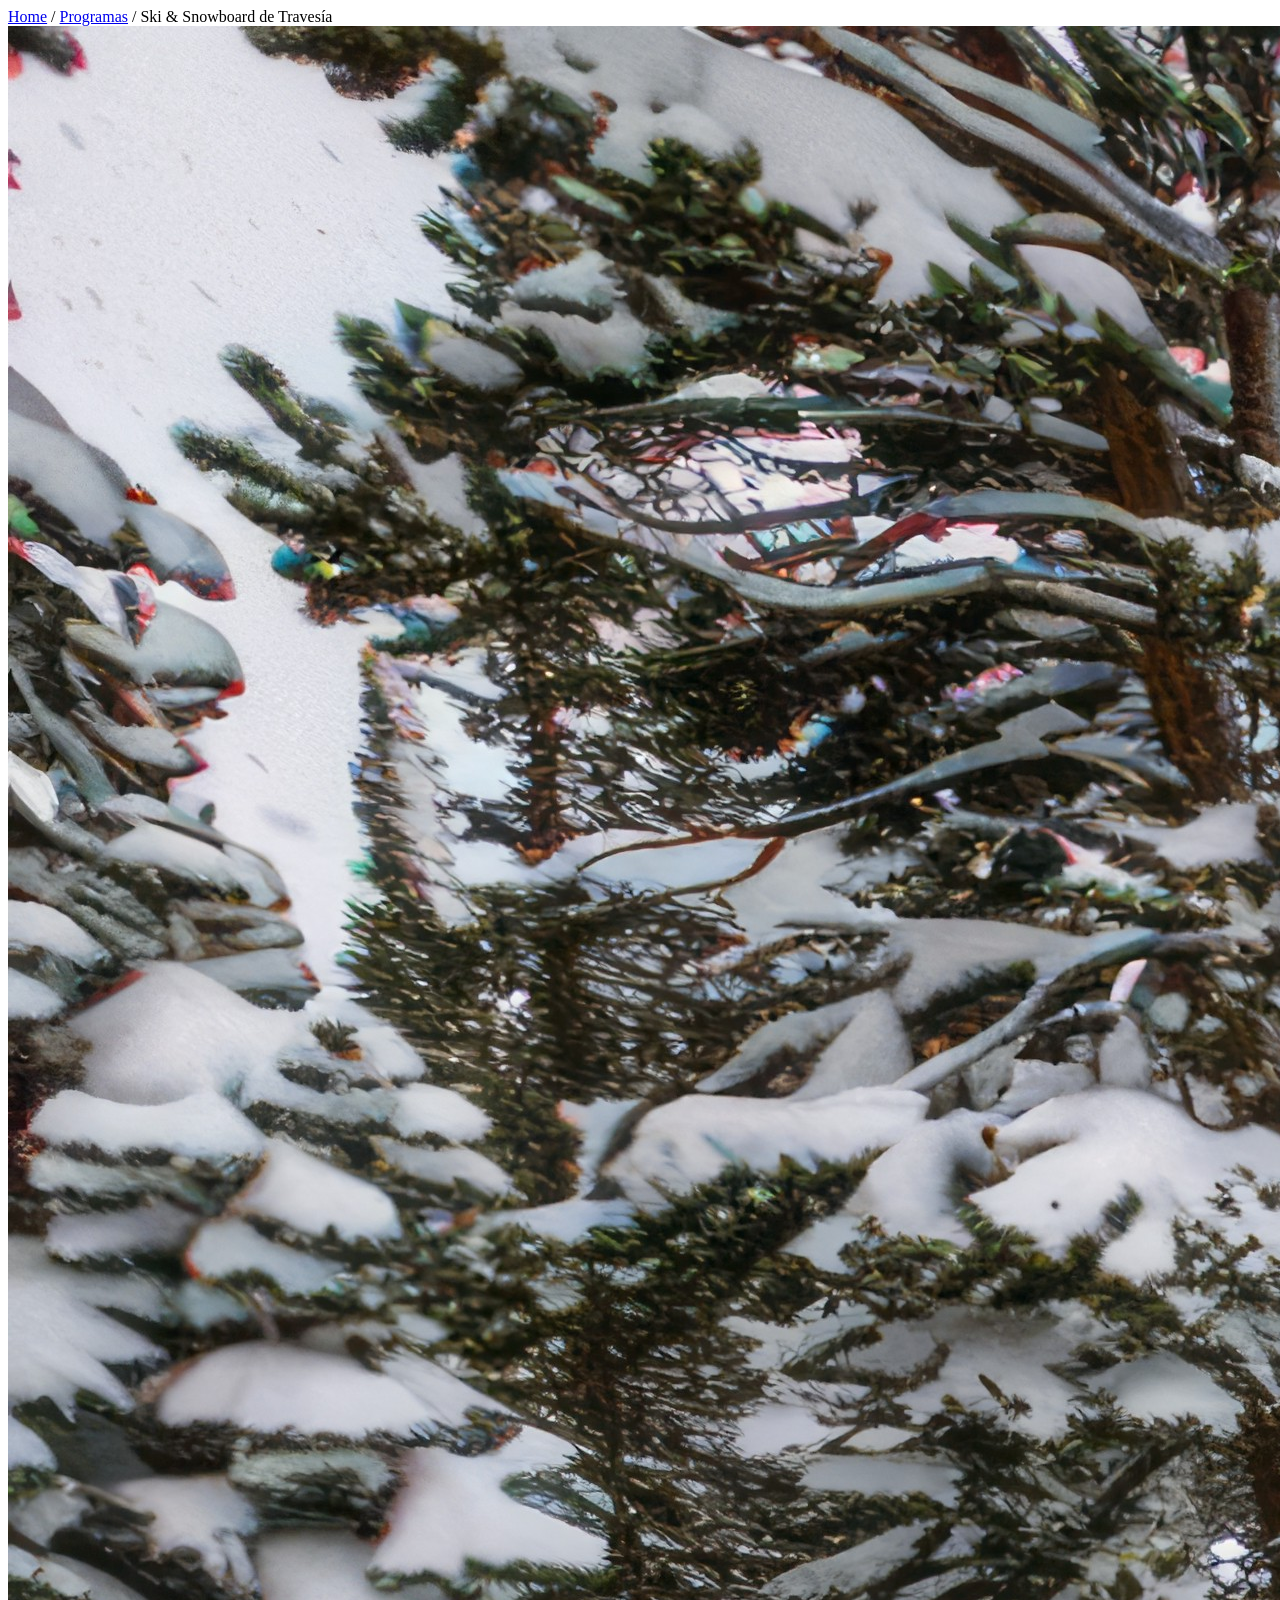
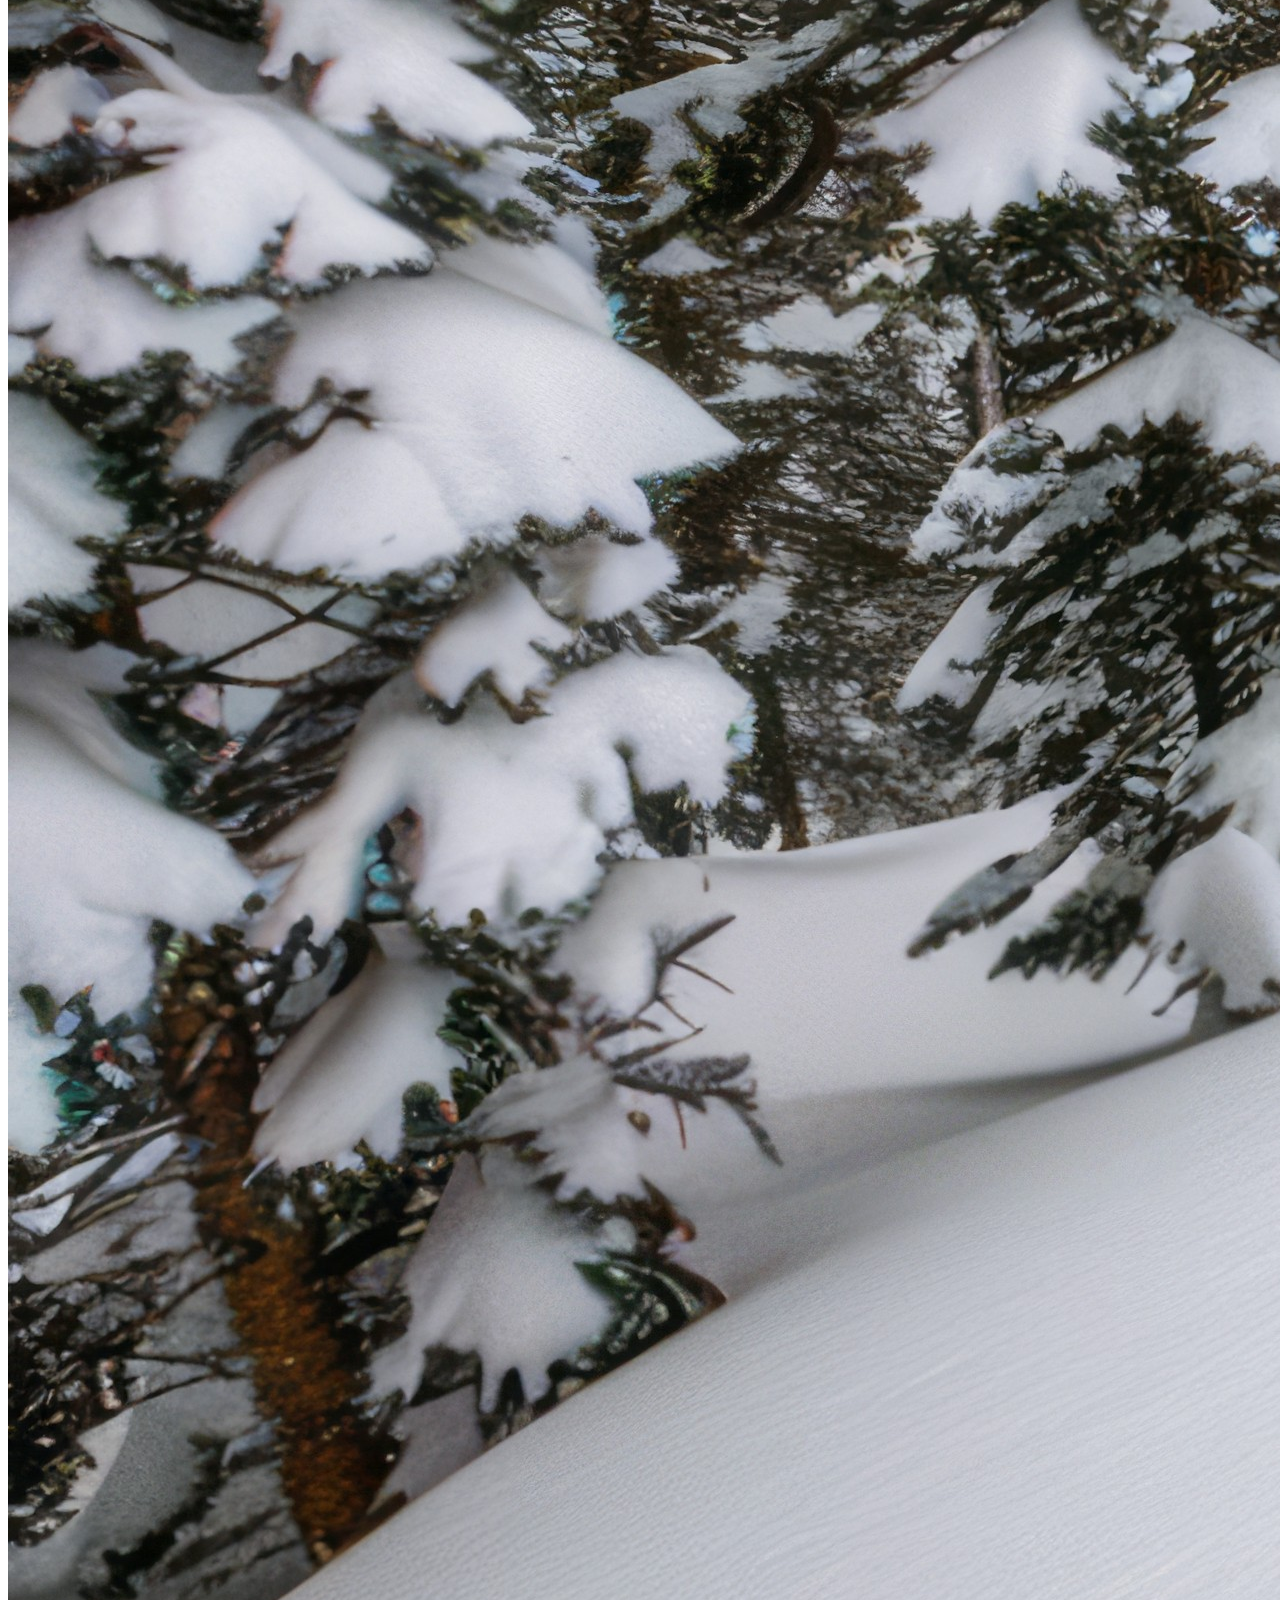
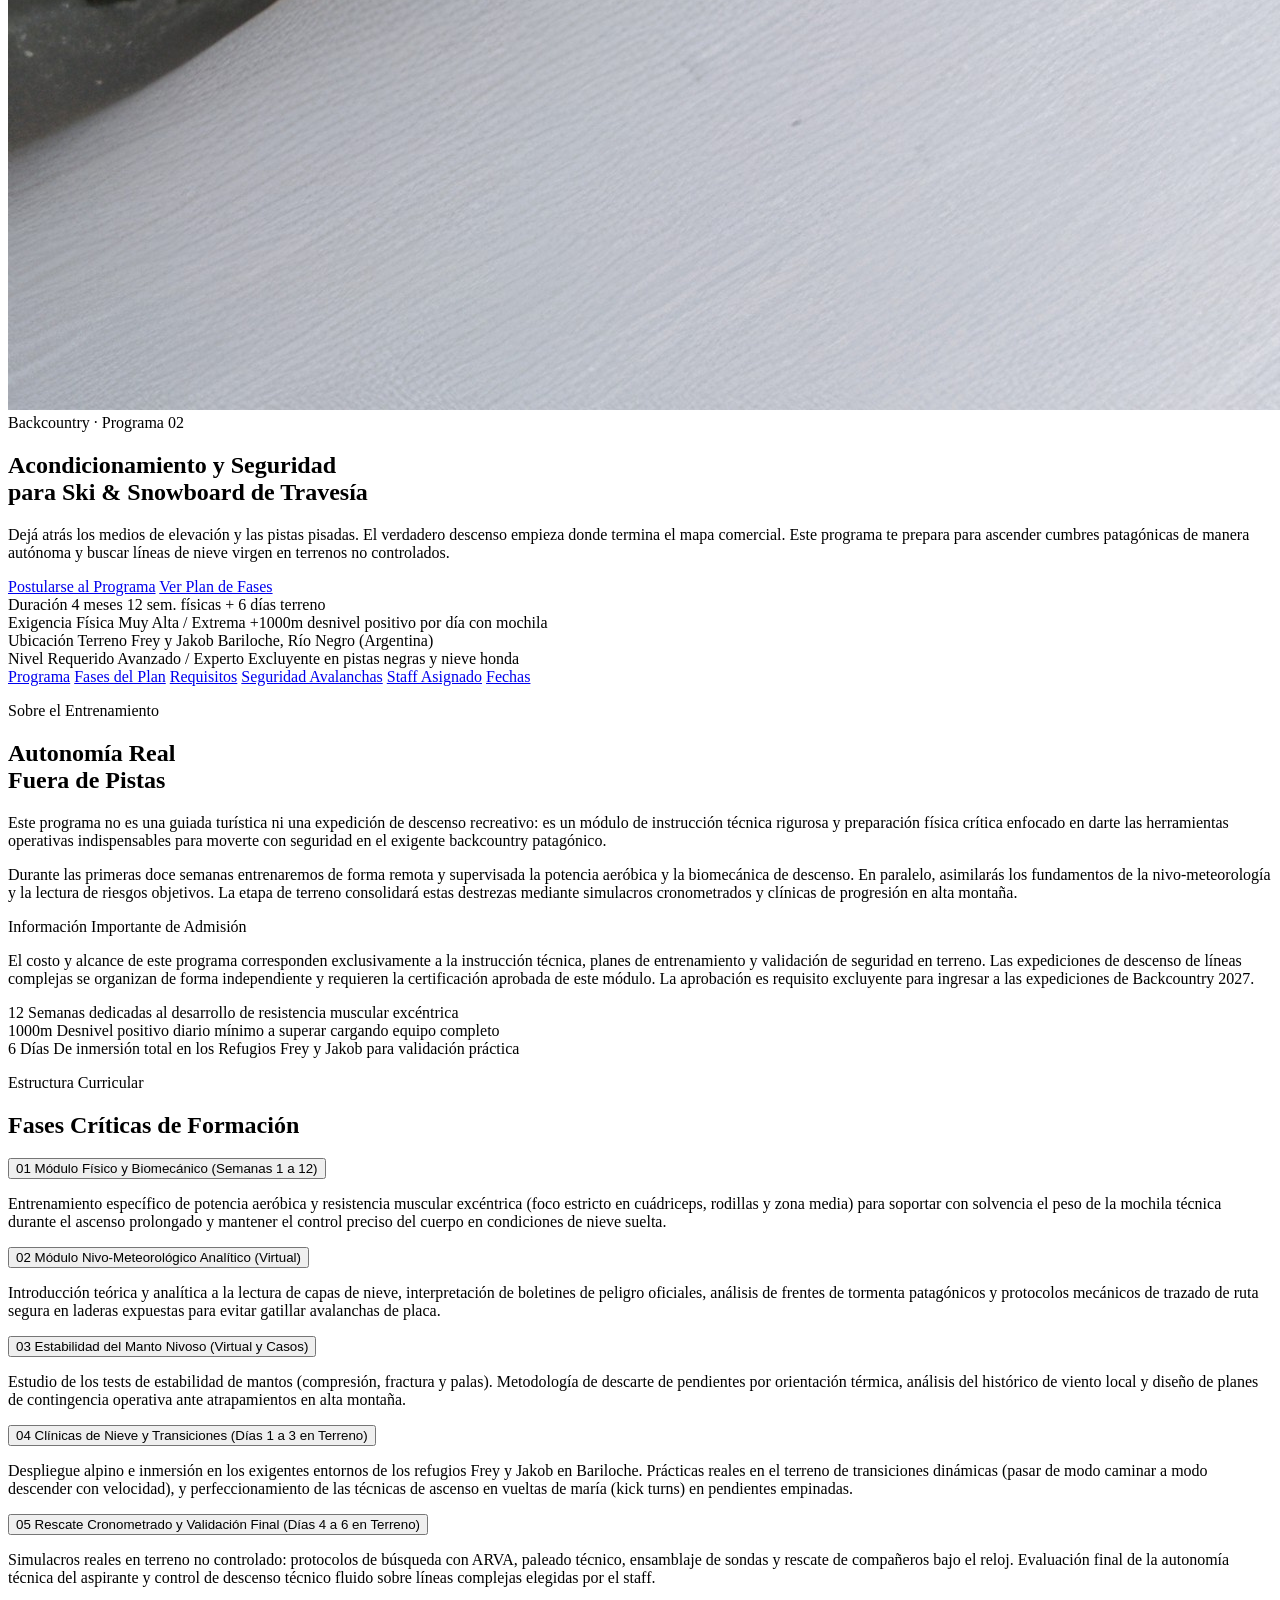
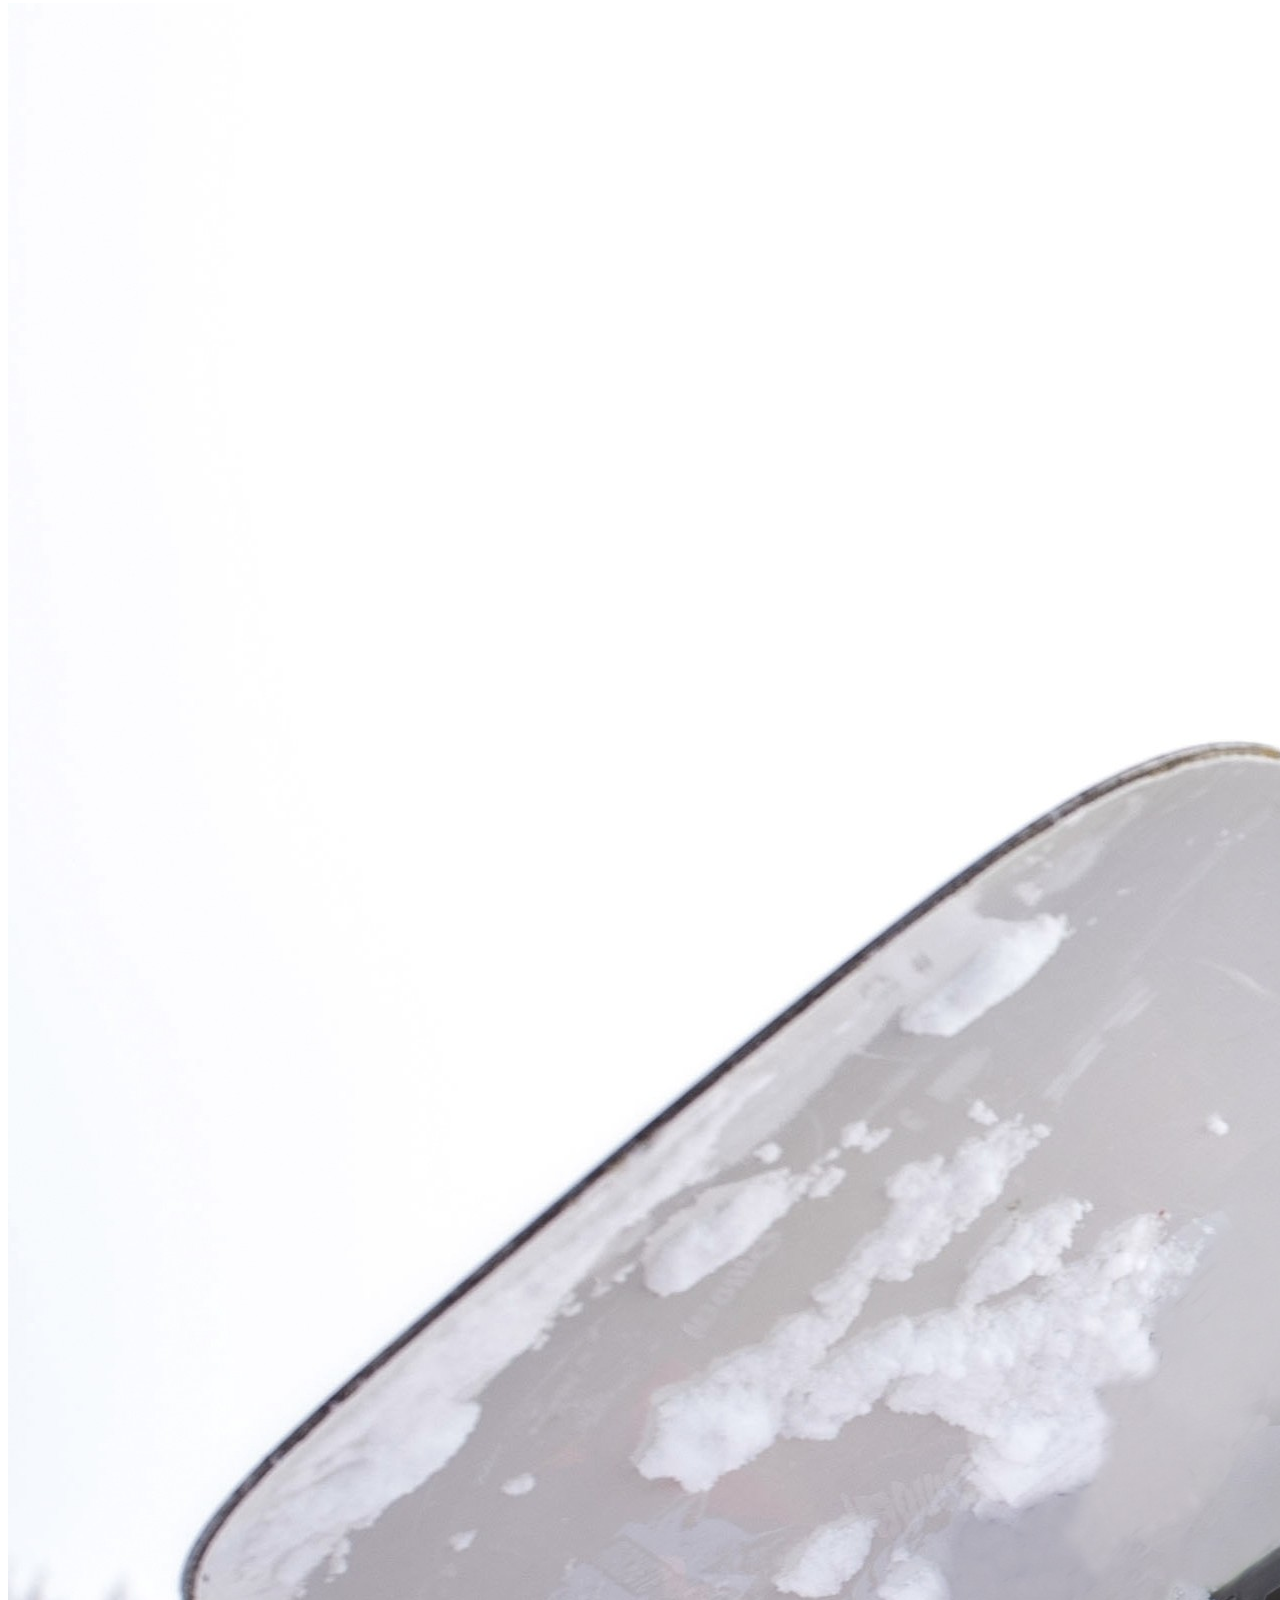
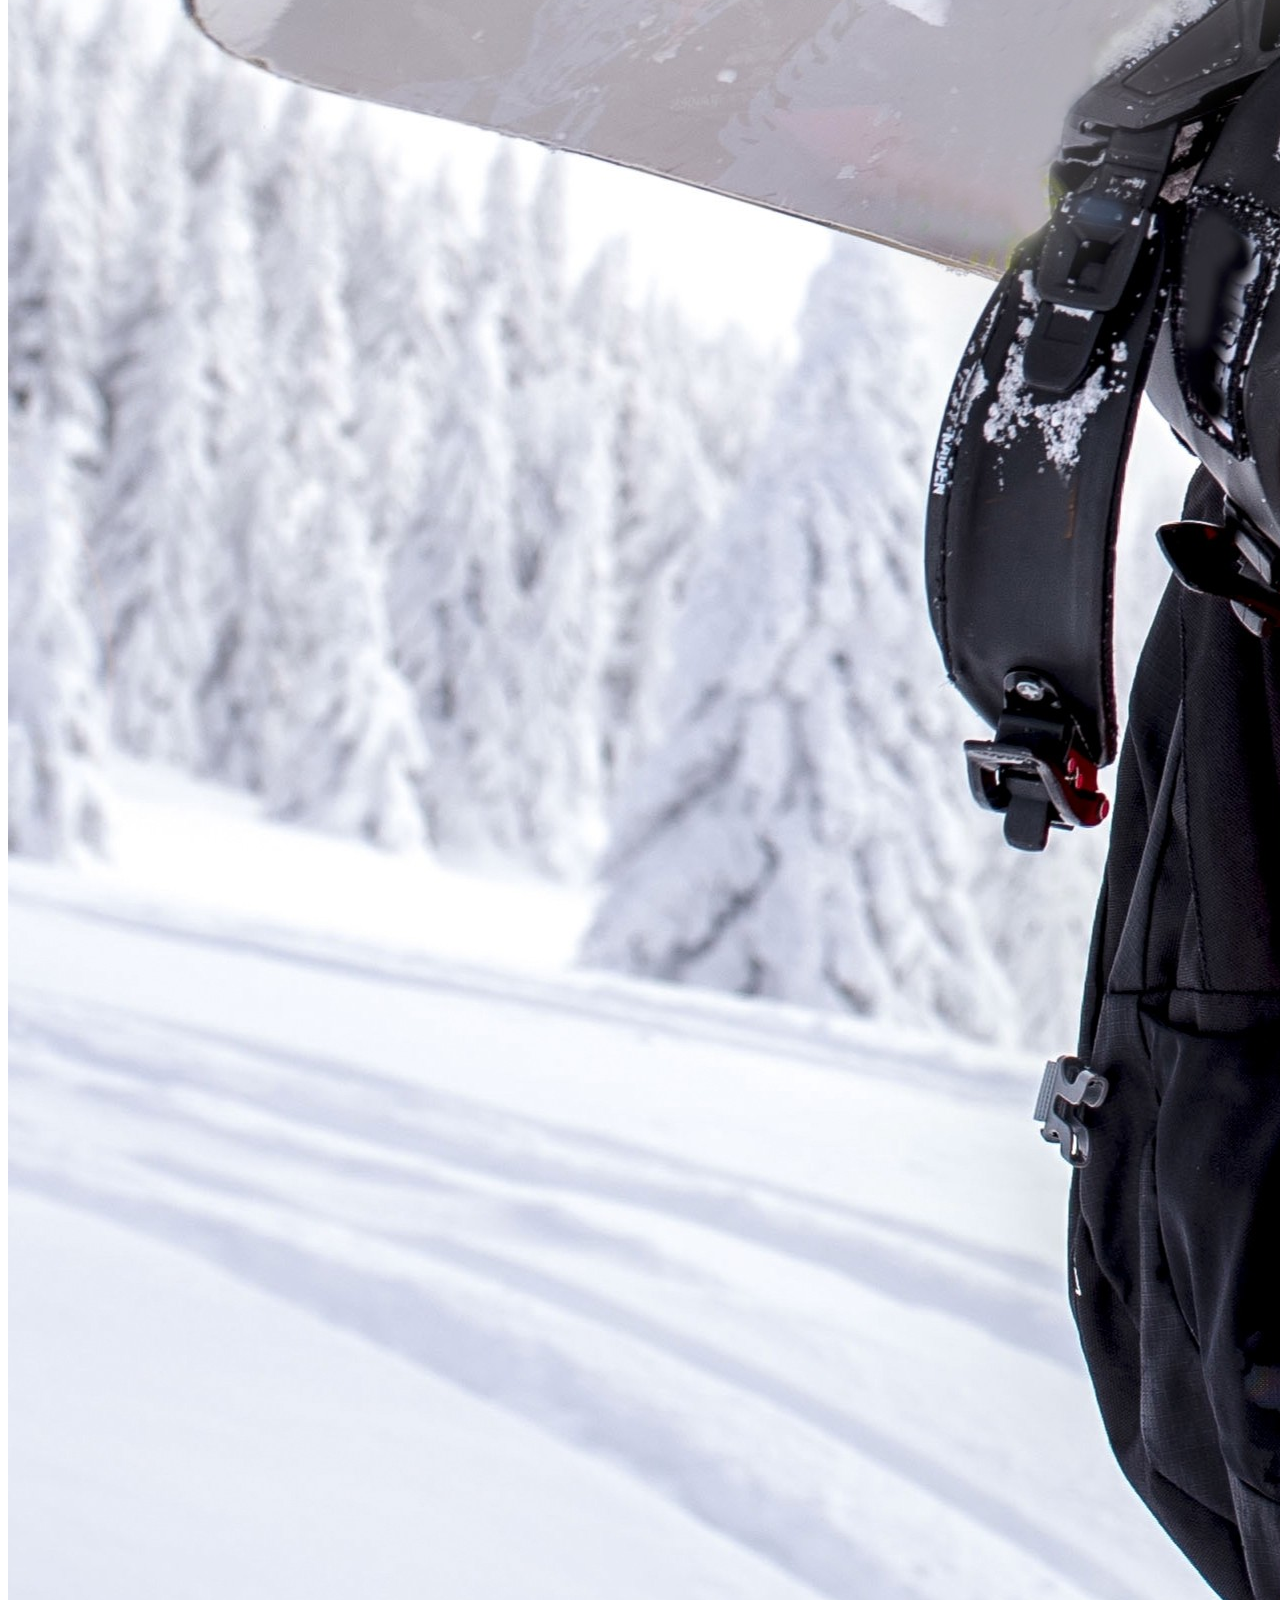
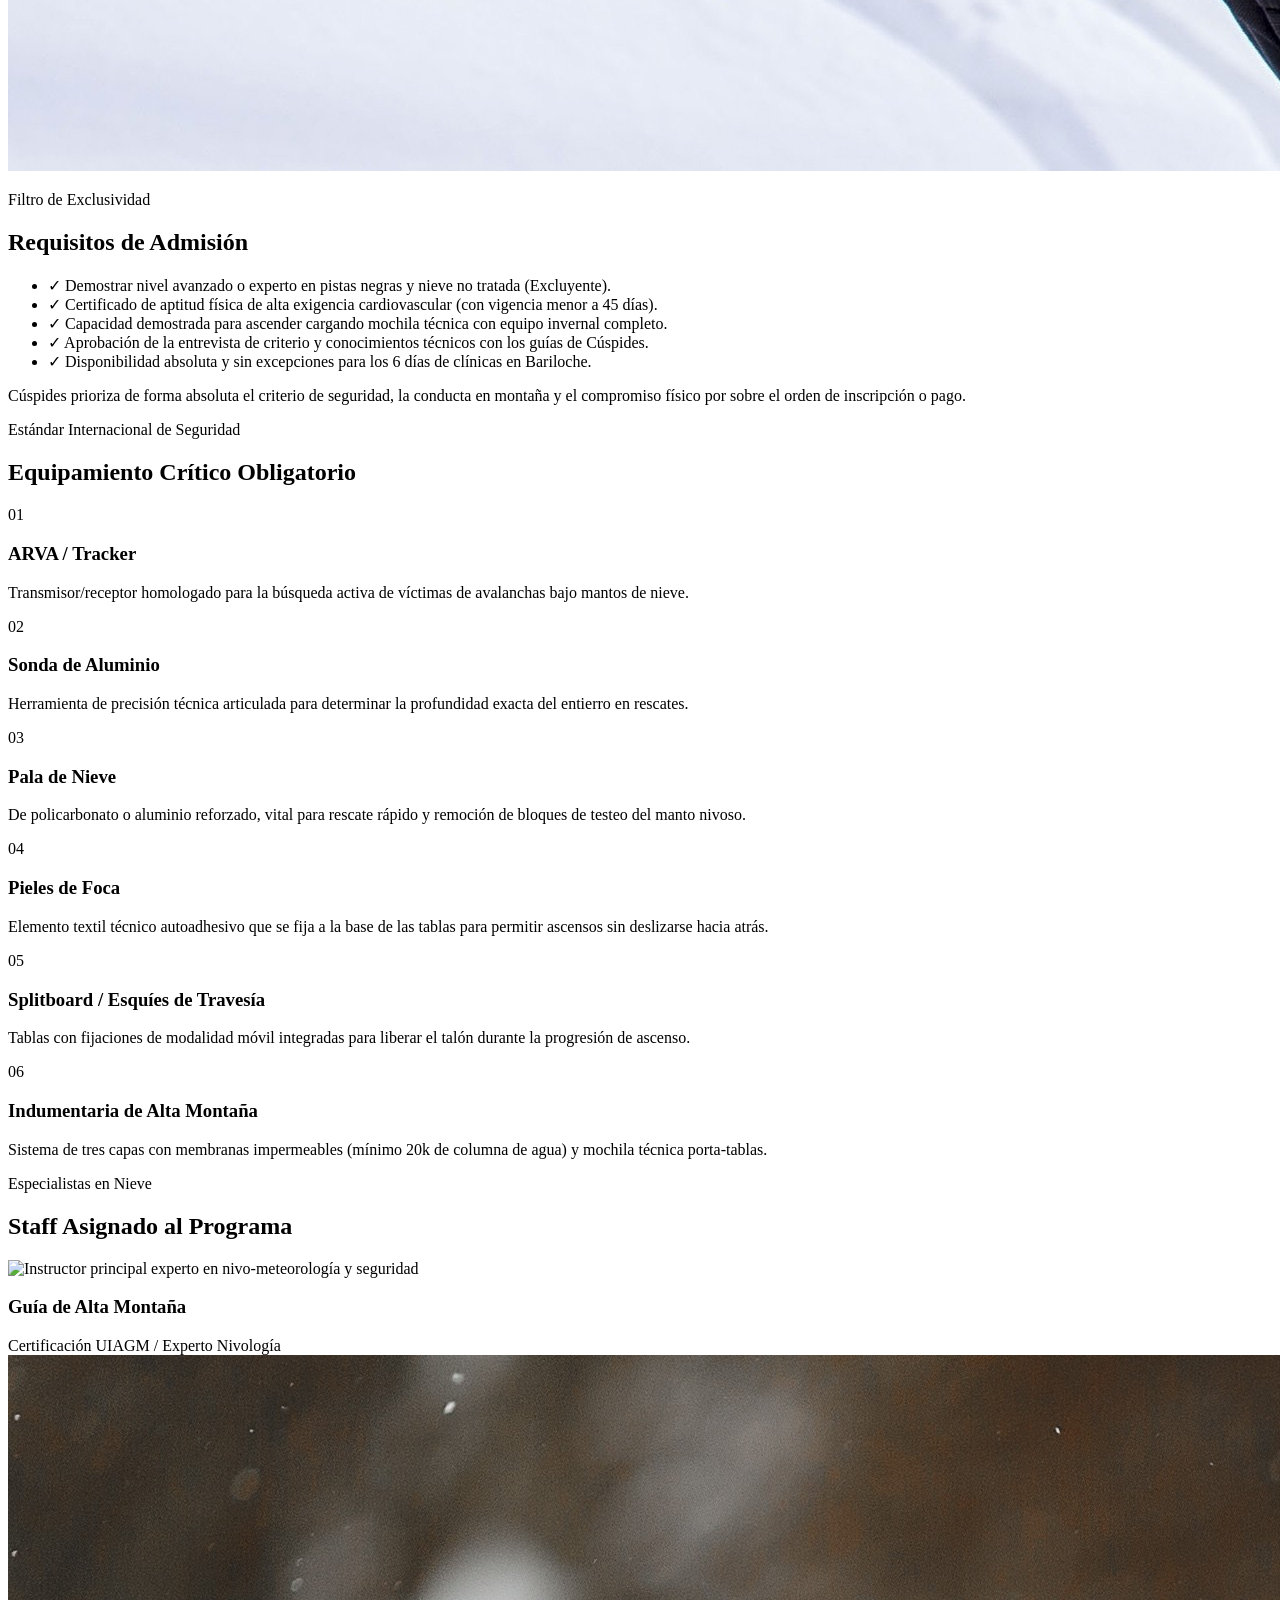
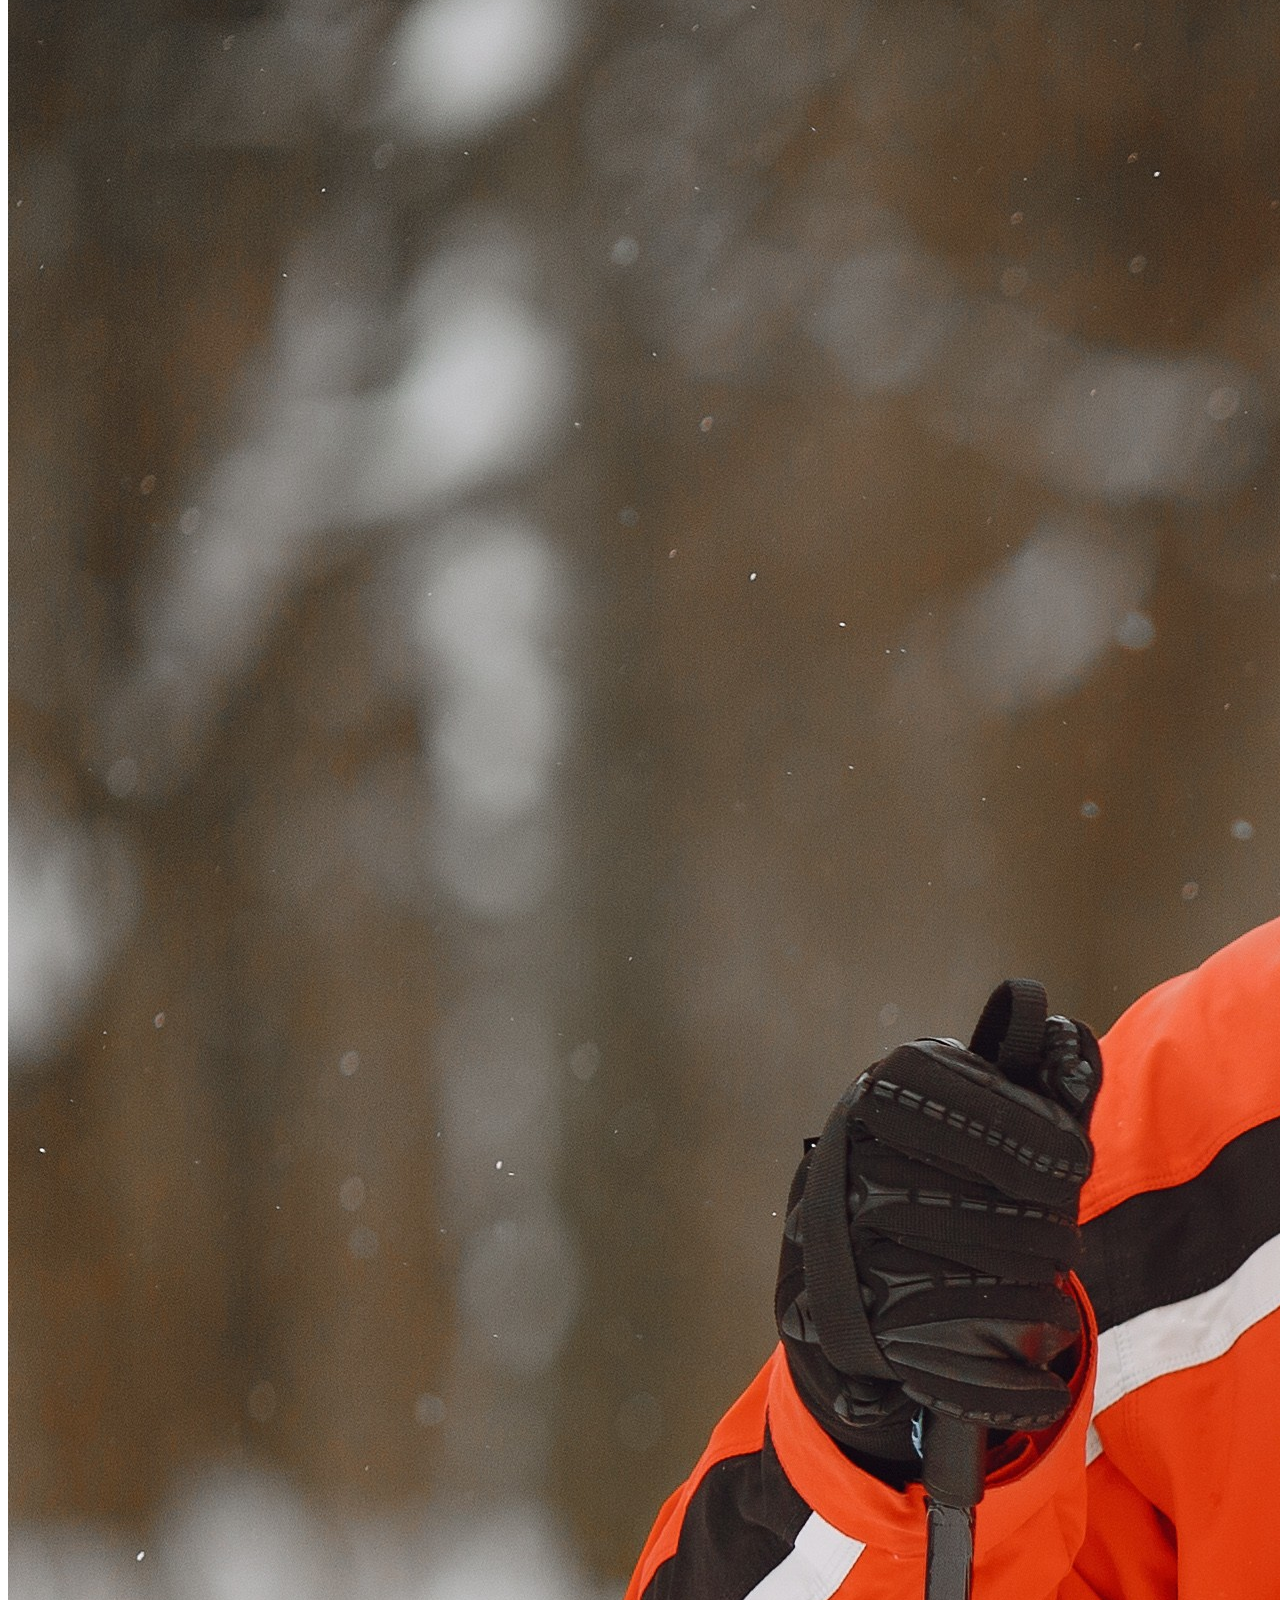
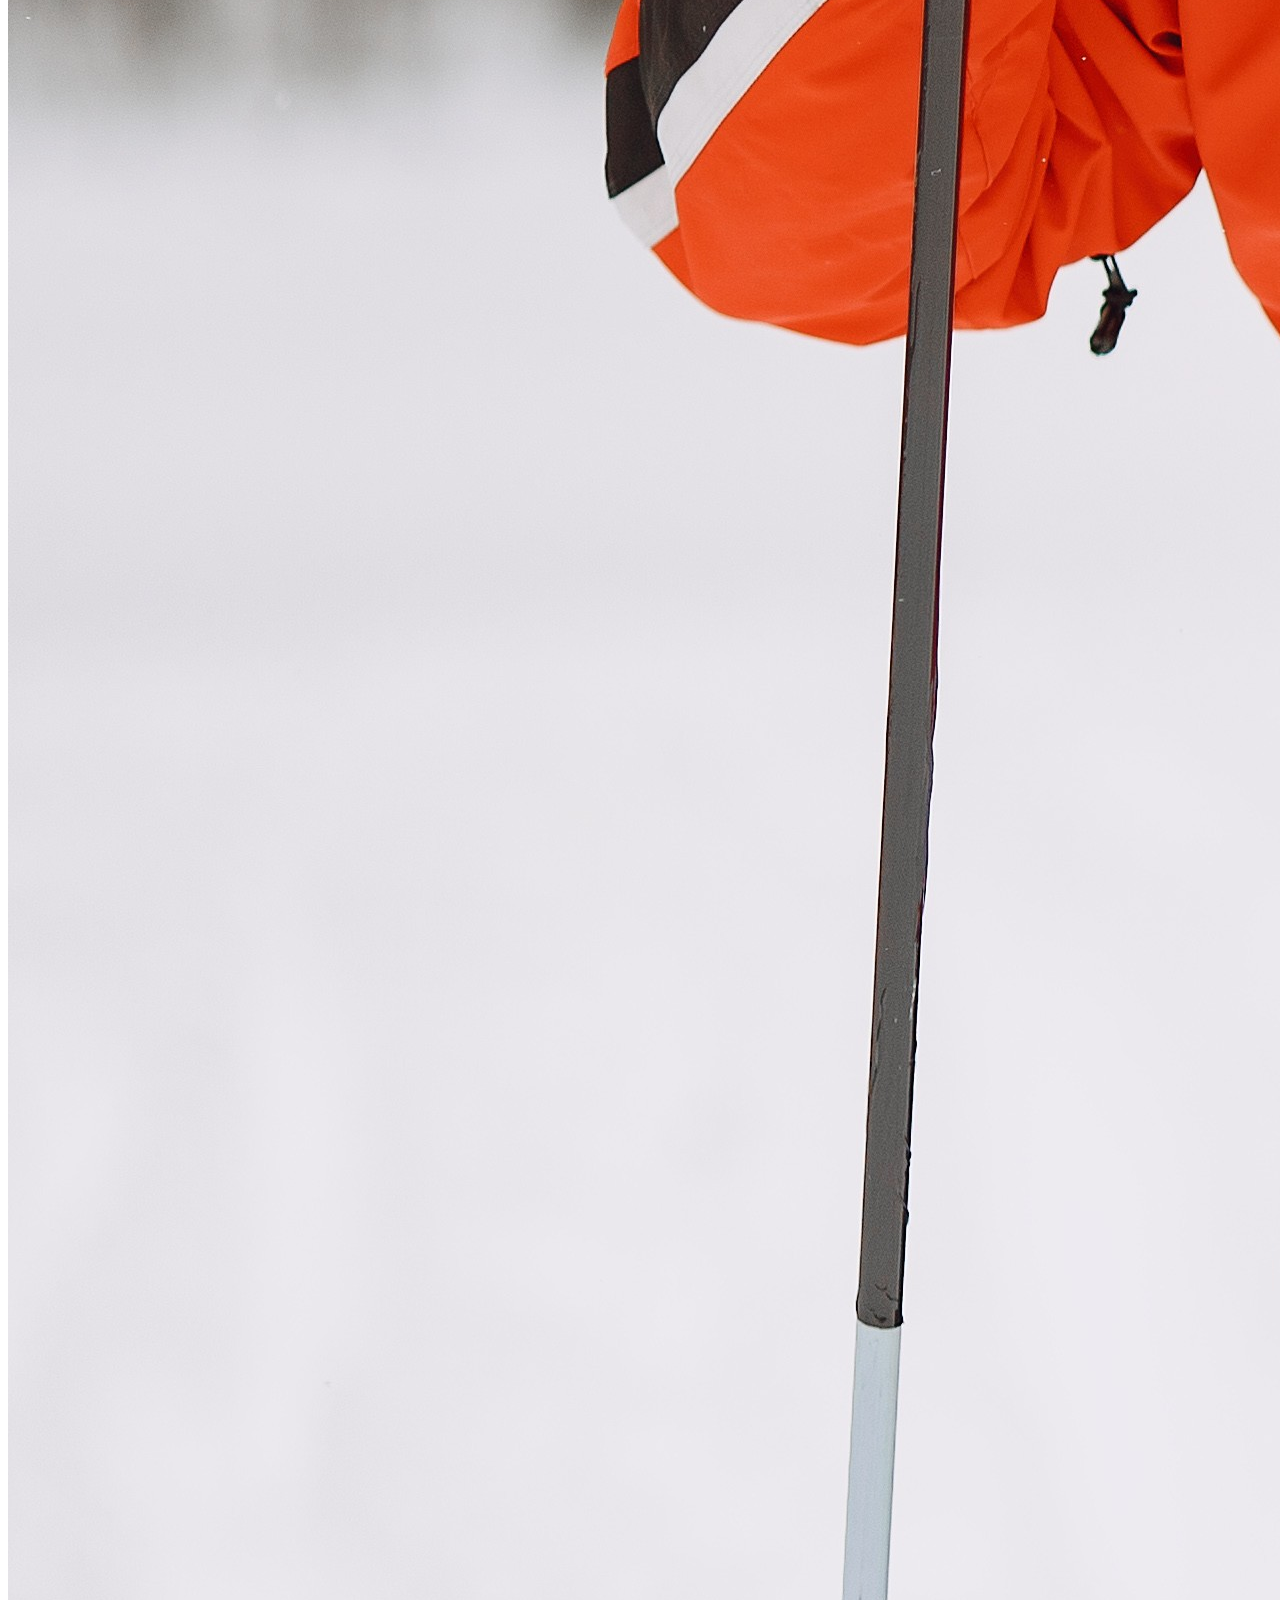
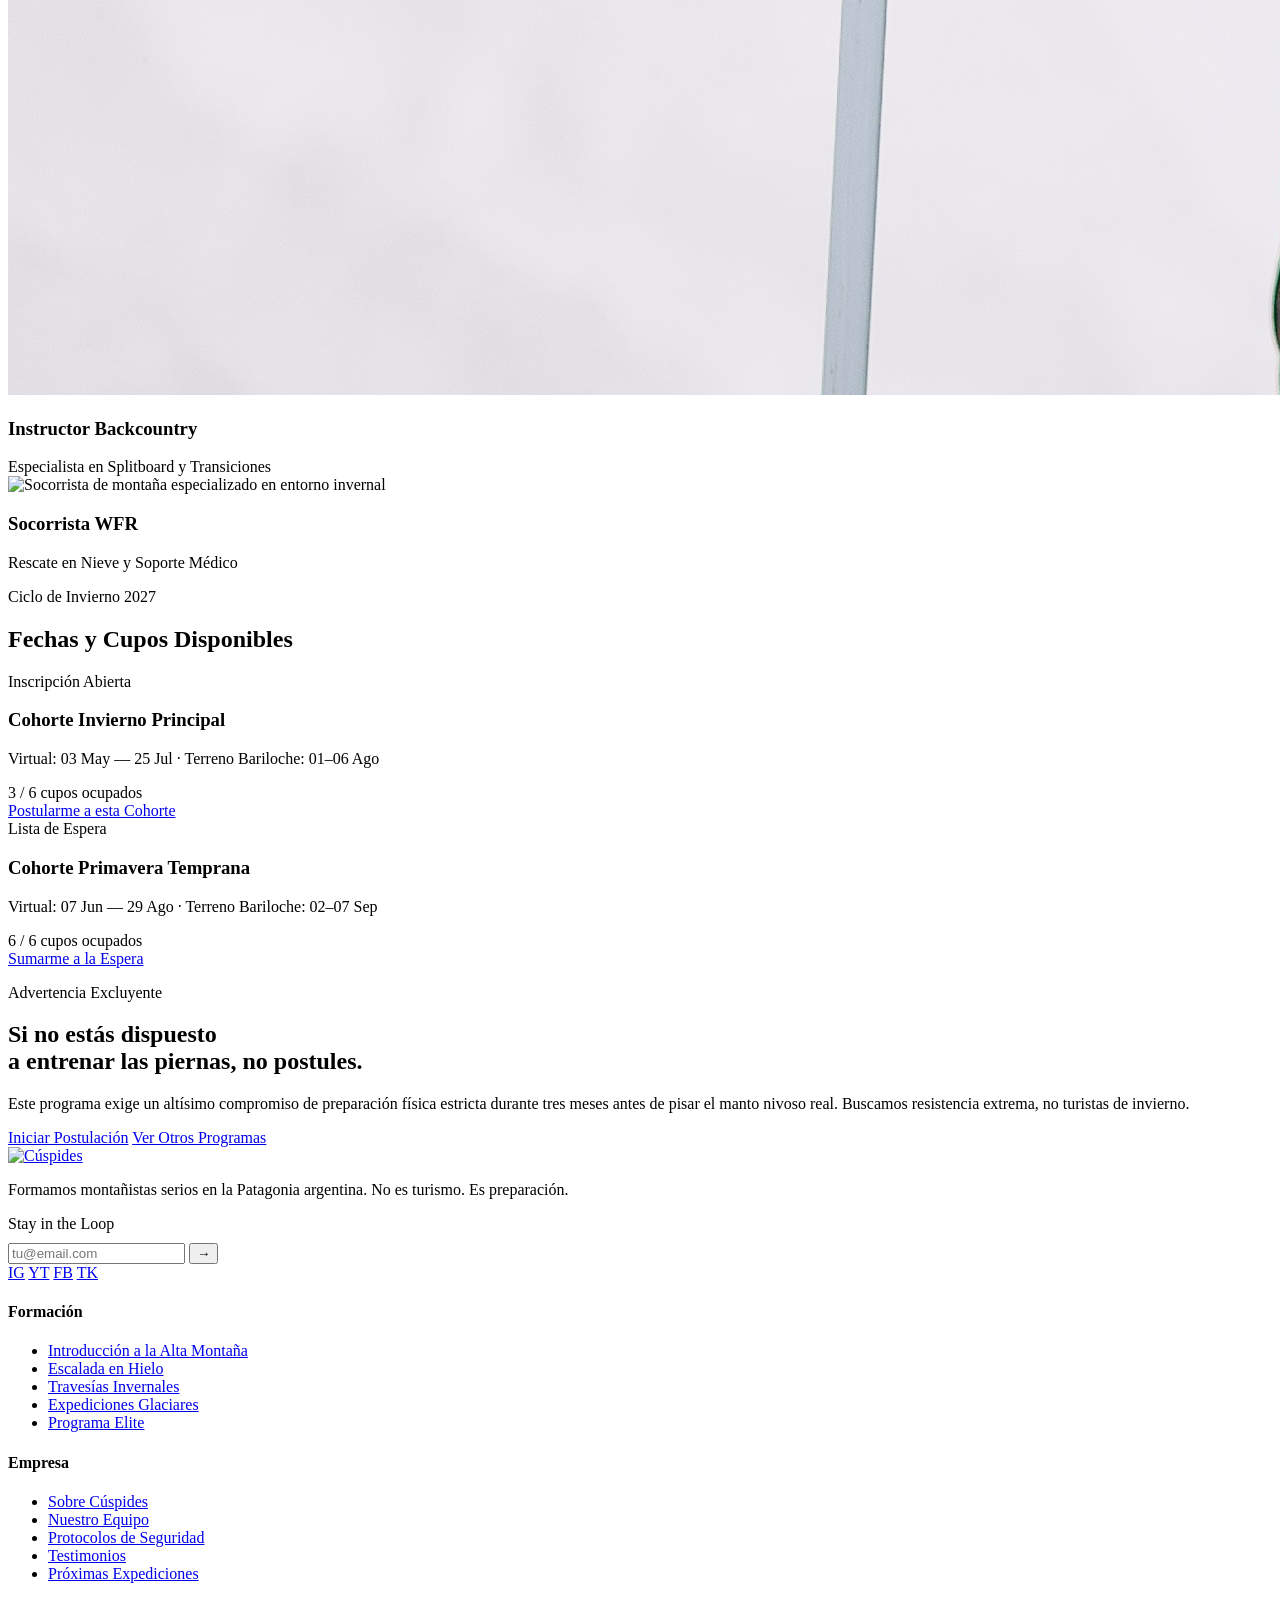
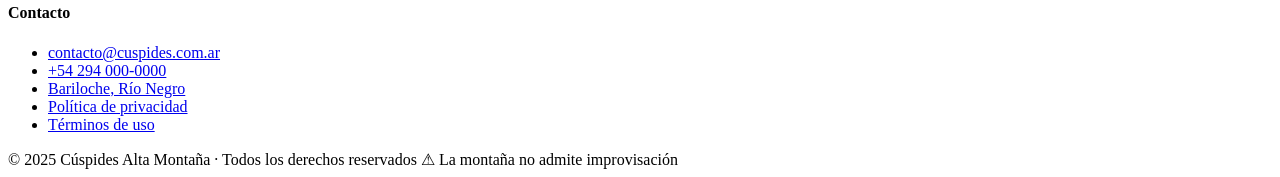
==== detalle.html @ 9eecbcab "mm" ====
<!DOCTYPE html>
<html lang="es">
<head>
  <meta charset="UTF-8" />
  <meta name="viewport" content="width=device-width, initial-scale=1.0"/>
  <title>Ski & Snowboard de Travesía — Programa de Acondicionamiento | Cúspides</title>
  <link rel="preconnect" href="https://fonts.googleapis.com"/>
  <link rel="preconnect" href="https://fonts.gstatic.com" crossorigin/>
  <link href="https://fonts.googleapis.com/css2?family=Bebas+Neue&family=Inter:wght@300;400;500;600&family=Space+Mono:wght@400;700&display=swap" rel="stylesheet"/>
  <link rel="stylesheet" href="ski.css"/>
</head>
<body>

  <!-- BREADCRUMB -->
  <div class="curso-breadcrumb">
    <a href="index.html">Home</a>
    <span>/</span>
    <a href="index.html#seccion-cards">Programas</a>
    <span>/</span>
    <span class="curso-breadcrumb-actual">Ski & Snowboard de Travesía</span>
  </div>

  <!-- HERO DEL CURSO -->
  <section class="curso-hero">
    <div class="curso-hero-media">
      <img src="fotos/her.jpg" alt="Rider ascendiendo una pendiente de nieve virgen con pieles de foca en Bariloche" class="curso-hero-img"/>
      <div class="curso-hero-fade"></div>
    </div>
    <div class="curso-hero-content">
      <span class="curso-badge">Backcountry · Programa 02</span>
      <h1 class="curso-hero-title">Acondicionamiento y Seguridad<br>para Ski & Snowboard de Travesía</h1>
      <p class="curso-hero-sub">
        Dejá atrás los medios de elevación y las pistas pisadas. El verdadero descenso empieza donde termina el mapa comercial. Este programa te prepara para ascender cumbres patagónicas de manera autónoma y buscar líneas de nieve virgen en terrenos no controlados.
      </p>
      <div class="curso-hero-btns">
        <a href="#postular" class="btn btn--primary">Postularse al Programa</a>
        <a href="#modulos" class="btn btn--secondary">Ver Plan de Fases</a>
      </div>
    </div>
  </section>

  <!-- BARRA DE ESPECIFICACIONES RÁPIDAS -->
  <div class="curso-specsbar reveal">
    <div class="curso-spec">
      <span class="curso-spec-label">Duración</span>
      <span class="curso-spec-value">4 meses</span>
      <span class="curso-spec-detail">12 sem. físicas + 6 días terreno</span>
    </div>
    <div class="curso-spec">
      <span class="curso-spec-label">Exigencia Física</span>
      <span class="curso-spec-value">Muy Alta / Extrema</span>
      <span class="curso-spec-detail">+1000m desnivel positivo por día con mochila</span>
    </div>
    <div class="curso-spec">
      <span class="curso-spec-label">Ubicación Terreno</span>
      <span class="curso-spec-value">Frey y Jakob</span>
      <span class="curso-spec-detail">Bariloche, Río Negro (Argentina)</span>
    </div>
    <div class="curso-spec">
      <span class="curso-spec-label">Nivel Requerido</span>
      <span class="curso-spec-value">Avanzado / Experto</span>
      <span class="curso-spec-detail">Excluyente en pistas negras y nieve honda</span>
    </div>
  </div>

  <!-- SUB-NAV PEGAJOSA -->
  <nav class="curso-subnav" id="curso-subnav">
    <a href="#programa" class="curso-subnav-link active">Programa</a>
    <a href="#modulos" class="curso-subnav-link">Fases del Plan</a>
    <a href="#requisitos" class="curso-subnav-link">Requisitos</a>
    <a href="#equipo-tecnico" class="curso-subnav-link">Seguridad Avalanchas</a>
    <a href="#staff" class="curso-subnav-link">Staff Asignado</a>
    <a href="#fechas" class="curso-subnav-link">Fechas</a>
  </nav>

  <!-- SOBRE EL PROGRAMA -->
  <section class="curso-seccion reveal" id="programa">
    <div class="curso-programa-container">
      <div class="curso-programa-left">
        <p class="curso-sub">Sobre el Entrenamiento</p>
        <h2 class="curso-title">Autonomía Real<br>Fuera de Pistas</h2>
        <div class="curso-programa-texto">
          <p>
            Este programa no es una guiada turística ni una expedición de descenso recreativo: es un módulo de instrucción técnica rigurosa y preparación física crítica enfocado en darte las herramientas operativas indispensables para moverte con seguridad en el exigente backcountry patagónico.
          </p>
          <p>
            Durante las primeras doce semanas entrenaremos de forma remota y supervisada la potencia aeróbica y la biomecánica de descenso. En paralelo, asimilarás los fundamentos de la nivo-meteorología y la lectura de riesgos objetivos. La etapa de terreno consolidará estas destrezas mediante simulacros cronometrados y clínicas de progresión en alta montaña.
          </p>
        </div>
        <div class="precards-regla-box curso-regla-box">
          <span class="regla-tag">Información Importante de Admisión</span>
          <p>
            El costo y alcance de este programa corresponden exclusivamente a la instrucción técnica, planes de entrenamiento y validación de seguridad en terreno. Las expediciones de descenso de líneas complejas se organizan de forma independiente y requieren la certificación aprobada de este módulo. La aprobación es requisito excluyente para ingresar a las expediciones de Backcountry 2027.
          </p>
        </div>
      </div>
      <div class="curso-programa-right">
        <div class="curso-stat-card">
          <span class="curso-stat-num">12</span>
          <span class="curso-stat-label">Semanas dedicadas al desarrollo de resistencia muscular excéntrica</span>
        </div>
        <div class="curso-stat-card">
          <span class="curso-stat-num">1000m</span>
          <span class="curso-stat-label">Desnivel positivo diario mínimo a superar cargando equipo completo</span>
        </div>
        <div class="curso-stat-card">
          <span class="curso-stat-num">6 Días</span>
          <span class="curso-stat-label">De inmersión total en los Refugios Frey y Jakob para validación práctica</span>
        </div>
      </div>
    </div>
  </section>

  <!-- MÓDULOS (ACORDEÓN) -->
<section class="curso-modulos-seccion reveal" id="modulos">
    <div class="faq-container curso-modulos-container">
      <div class="curso-modulos-header">
        <p class="modulos-eyebrow">Estructura Curricular</p>
        <h2 class="modulos-title">Fases Críticas de Formación</h2>
      </div>
      <div class="faq-lista curso-modulos-lista">

        <div class="faq-item active">
          <button class="faq-pregunta">
            <span><span class="curso-modulo-num">01</span> Módulo Físico y Biomecánico (Semanas 1 a 12)</span>
            <span class="faq-icono"></span>
          </button>
          <div class="faq-respuesta">
            <p>Entrenamiento específico de potencia aeróbica y resistencia muscular excéntrica (foco estricto en cuádriceps, rodillas y zona media) para soportar con solvencia el peso de la mochila técnica durante el ascenso prolongado y mantener el control preciso del cuerpo en condiciones de nieve suelta.</p>
          </div>
        </div>

        <div class="faq-item">
          <button class="faq-pregunta">
            <span><span class="curso-modulo-num">02</span> Módulo Nivo-Meteorológico Analítico (Virtual)</span>
            <span class="faq-icono"></span>
          </button>
          <div class="faq-respuesta">
            <p>Introducción teórica y analítica a la lectura de capas de nieve, interpretación de boletines de peligro oficiales, análisis de frentes de tormenta patagónicos y protocolos mecánicos de trazado de ruta segura en laderas expuestas para evitar gatillar avalanchas de placa.</p>
          </div>
        </div>

        <div class="faq-item">
          <button class="faq-pregunta">
            <span><span class="curso-modulo-num">03</span> Estabilidad del Manto Nivoso (Virtual y Casos)</span>
            <span class="faq-icono"></span>
          </button>
          <div class="faq-respuesta">
            <p>Estudio de los tests de estabilidad de mantos (compresión, fractura y palas). Metodología de descarte de pendientes por orientación térmica, análisis del histórico de viento local y diseño de planes de contingencia operativa ante atrapamientos en alta montaña.</p>
          </div>
        </div>

        <div class="faq-item">
          <button class="faq-pregunta">
            <span><span class="curso-modulo-num">04</span> Clínicas de Nieve y Transiciones (Días 1 a 3 en Terreno)</span>
            <span class="faq-icono"></span>
          </button>
          <div class="faq-respuesta">
            <p>Despliegue alpino e inmersión en los exigentes entornos de los refugios Frey y Jakob en Bariloche. Prácticas reales en el terreno de transiciones dinámicas (pasar de modo caminar a modo descender con velocidad), y perfeccionamiento de las técnicas de ascenso en vueltas de maría (kick turns) en pendientes empinadas.</p>
          </div>
        </div>

        <div class="faq-item">
          <button class="faq-pregunta">
            <span><span class="curso-modulo-num">05</span> Rescate Cronometrado y Validación Final (Días 4 a 6 en Terreno)</span>
            <span class="faq-icono"></span>
          </button>
          <div class="faq-respuesta">
            <p>Simulacros reales en terreno no controlado: protocolos de búsqueda con ARVA, paleado técnico, ensamblaje de sondas y rescate de compañeros bajo el reloj. Evaluación final de la autonomía técnica del aspirante y control de descenso técnico fluido sobre líneas complejas elegidas por el staff.</p>
          </div>
        </div>

      </div>
    </div>
  </section>

  <!-- REQUISITOS DE ADMISIÓN -->
  <section class="curso-requisitos-seccion reveal" id="requisitos">
    <div class="curso-requisitos-container">
      <div class="curso-requisitos-img-wrap">
        <img src="fotos/instr.jpg" class="curso-requisitos-img" alt="Postulante rindiendo pruebas físicas invernales en la Patagonia"/>
      </div>
      <div class="curso-requisitos-content">
        <p class="curso-eyebrow">Filtro de Exclusividad</p>
        <h2 class="curso-title">Requisitos de Admisión</h2>
        <ul class="curso-check-lista">
          <li><span class="curso-check">✓</span> Demostrar nivel avanzado o experto en pistas negras y nieve no tratada (Excluyente).</li>
          <li><span class="curso-check">✓</span> Certificado de aptitud física de alta exigencia cardiovascular (con vigencia menor a 45 días).</li>
          <li><span class="curso-check">✓</span> Capacidad demostrada para ascender cargando mochila técnica con equipo invernal completo.</li>
          <li><span class="curso-check">✓</span> Aprobación de la entrevista de criterio y conocimientos técnicos con los guías de Cúspides.</li>
          <li><span class="curso-check">✓</span> Disponibilidad absoluta y sin excepciones para los 6 días de clínicas en Bariloche.</li>
        </ul>
        <p class="curso-requisitos-nota">
          Cúspides prioriza de forma absoluta el criterio de seguridad, la conducta en montaña y el compromiso físico por sobre el orden de inscripción o pago.
        </p>
      </div>
    </div>
  </section>

  <!-- EQUIPAMIENTO TÉCNICO -->
  <section class="curso-equipo-seccion reveal" id="equipo-tecnico">
    <div class="curso-equipo-header">
      <p class="section-eyebrow">Estándar Internacional de Seguridad</p>
      <h2 class="equipo-title">Equipamiento Crítico Obligatorio</h2>
    </div>
    <div class="curso-equipo-grid">
      <div class="curso-equipo-item">
        <span class="curso-equipo-num">01</span>
        <h3>ARVA / Tracker</h3>
        <p>Transmisor/receptor homologado para la búsqueda activa de víctimas de avalanchas bajo mantos de nieve.</p>
      </div>
      <div class="curso-equipo-item">
        <span class="curso-equipo-num">02</span>
        <h3>Sonda de Aluminio</h3>
        <p>Herramienta de precisión técnica articulada para determinar la profundidad exacta del entierro en rescates.</p>
      </div>
      <div class="curso-equipo-item">
        <span class="curso-equipo-num">03</span>
        <h3>Pala de Nieve</h3>
        <p>De policarbonato o aluminio reforzado, vital para rescate rápido y remoción de bloques de testeo del manto nivoso.</p>
      </div>
      <div class="curso-equipo-item">
        <span class="curso-equipo-num">04</span>
        <h3>Pieles de Foca</h3>
        <p>Elemento textil técnico autoadhesivo que se fija a la base de las tablas para permitir ascensos sin deslizarse hacia atrás.</p>
      </div>
      <div class="curso-equipo-item">
        <span class="curso-equipo-num">05</span>
        <h3>Splitboard / Esquíes de Travesía</h3>
        <p>Tablas con fijaciones de modalidad móvil integradas para liberar el talón durante la progresión de ascenso.</p>
      </div>
      <div class="curso-equipo-item">
        <span class="curso-equipo-num">06</span>
        <h3>Indumentaria de Alta Montaña</h3>
        <p>Sistema de tres capas con membranas impermeables (mínimo 20k de columna de agua) y mochila técnica porta-tablas.</p>
      </div>
    </div>
  </section>

  <!-- STAFF ASIGNADO -->
  <section class="curso-staff-seccion reveal" id="staff">
    <div class="curso-staff-header">
      <p class="section-eyebrow">Especialistas en Nieve</p>
      <h2 class="staff-title">Staff Asignado al Programa</h2>
    </div>
    <div class="curso-staff-grid">
      <div class="curso-staff-card">
        <div class="curso-staff-img-wrap">
          <img src="fotos/22.jpg" alt="Instructor principal experto en nivo-meteorología y seguridad" onerror="this.parentElement.classList.add('curso-staff-fallback')"/>
        </div>
        <h3>Guía de Alta Montaña</h3>
        <span class="curso-staff-rol">Certificación UIAGM / Experto Nivología</span>
      </div>
      <div class="curso-staff-card">
        <div class="curso-staff-img-wrap">
          <img src="fotos/guia.jpg" alt="Instructor asistente especialista en backcountry técnico" onerror="this.parentElement.classList.add('curso-staff-fallback')"/>
        </div>
        <h3>Instructor Backcountry</h3>
        <span class="curso-staff-rol">Especialista en Splitboard y Transiciones</span>
      </div>
      <div class="curso-staff-card">
        <div class="curso-staff-img-wrap">
          <img src="fotos/soco.jpg" alt="Socorrista de montaña especializado en entorno invernal" onerror="this.parentElement.classList.add('curso-staff-fallback')"/>
        </div>
        <h3>Socorrista WFR</h3>
        <span class="curso-staff-rol">Rescate en Nieve y Soporte Médico</span>
      </div>
    </div>
  </section>

  <!-- FECHAS Y CUPOS -->
  <section class="curso-fechas-seccion reveal" id="fechas">
    <div class="curso-fechas-header">
      <p class="section-eyebrow">Ciclo de Invierno 2027</p>
      <h2 class="section-title">Fechas y Cupos Disponibles</h2>
    </div>
    <div class="curso-fechas-grid">
      <div class="curso-fecha-card">
        <span class="curso-fecha-tag">Inscripción Abierta</span>
        <h3>Cohorte Invierno Principal</h3>
        <p class="curso-fecha-detalle">Virtual: 03 May — 25 Jul · Terreno Bariloche: 01–06 Ago</p>
        <div class="curso-fecha-cupo">
          <div class="curso-fecha-barra"><div class="curso-fecha-barra-fill" style="width:50%"></div></div>
          <span>3 / 6 cupos ocupados</span>
        </div>
        <a href="#postular" class="curso-btn">Postularme a esta Cohorte</a>
      </div>
      <div class="curso-fecha-card">
        <span class="curso-fecha-tag curso-fecha-tag--espera">Lista de Espera</span>
        <h3>Cohorte Primavera Temprana</h3>
        <p class="curso-fecha-detalle">Virtual: 07 Jun — 29 Ago · Terreno Bariloche: 02–07 Sep</p>
        <div class="curso-fecha-cupo">
          <div class="curso-fecha-barra"><div class="curso-fecha-barra-fill" style="width:100%"></div></div>
          <span>6 / 6 cupos ocupados</span>
        </div>
        <a href="#postular" class="curso-btn">Sumarme a la Espera</a>
      </div>
    </div>
  </section>

  <!-- CTA FINAL -->
  <section class="curso-cta-seccion reveal" id="postular">
    <div class="curso-cta-container">
      <p class="section-eyebrow">Advertencia Excluyente</p>
      <h2 class="section-title curso-cta-title">Si no estás dispuesto<br>a entrenar las piernas, no postules.</h2>
      <p class="curso-cta-texto">
        Este programa exige un altísimo compromiso de preparación física estricta durante tres meses antes de pisar el manto nivoso real. Buscamos resistencia extrema, no turistas de invierno.
      </p>
      <div class="curso-cta-btns">
        <a href="#" class="btn btn--primary">Iniciar Postulación</a>
        <a href="index.html#seccion-cards" class="btn btn--secondary">Ver Otros Programas</a>
      </div>
    </div>
  </section>

  <!-- FOOTER -->
<footer id="newsletter">
    <div class="footer-top">
      <div>
        <a href="#" class="footer-logo"><img src="" alt="Cúspides" class="logo-img logo-img--footer"></a>
        <p class="footer-tagline">
          Formamos montañistas serios en la Patagonia argentina. No es turismo. Es preparación.
        </p>
        <p class="section-eyebrow" style="margin-bottom:0.6rem;">Stay in the Loop</p>
        <div class="footer-newsletter">
          <input class="footer-input" type="email" placeholder="tu@email.com">
          <button class="footer-btn">→</button>
        </div>
        <div class="footer-socials">
          <a href="#" class="social-icon">IG</a>
          <a href="#" class="social-icon">YT</a>
          <a href="#" class="social-icon">FB</a>
          <a href="#" class="social-icon">TK</a>
        </div>
      </div>
      <div class="footer-col">
        <h4>Formación</h4>
        <ul>
          <li><a href="#">Introducción a la Alta Montaña</a></li>
          <li><a href="#">Escalada en Hielo</a></li>
          <li><a href="#">Travesías Invernales</a></li>
          <li><a href="#">Expediciones Glaciares</a></li>
          <li><a href="#">Programa Elite</a></li>
        </ul>
      </div>
      <div class="footer-col">
        <h4>Empresa</h4>
        <ul>
          <li><a href="#">Sobre Cúspides</a></li>
          <li><a href="#">Nuestro Equipo</a></li>
          <li><a href="#">Protocolos de Seguridad</a></li>
          <li><a href="#">Testimonios</a></li>
          <li><a href="#">Próximas Expediciones</a></li>
        </ul>
      </div>
      <div class="footer-col">
        <h4>Contacto</h4>
        <ul>
          <li><a href="#">contacto@cuspides.com.ar</a></li>
          <li><a href="#">+54 294 000-0000</a></li>
          <li><a href="#">Bariloche, Río Negro</a></li>
          <li><a href="#">Política de privacidad</a></li>
          <li><a href="#">Términos de uso</a></li>
        </ul>
      </div>
    </div>
    <div class="footer-bottom">
      <span class="footer-legal">© 2025 Cúspides Alta Montaña · Todos los derechos reservados</span>
      <span class="footer-warning">⚠ La montaña no admite improvisación</span>
    </div>
</footer>

  <script src="script.js"></script>

</body>
</html>
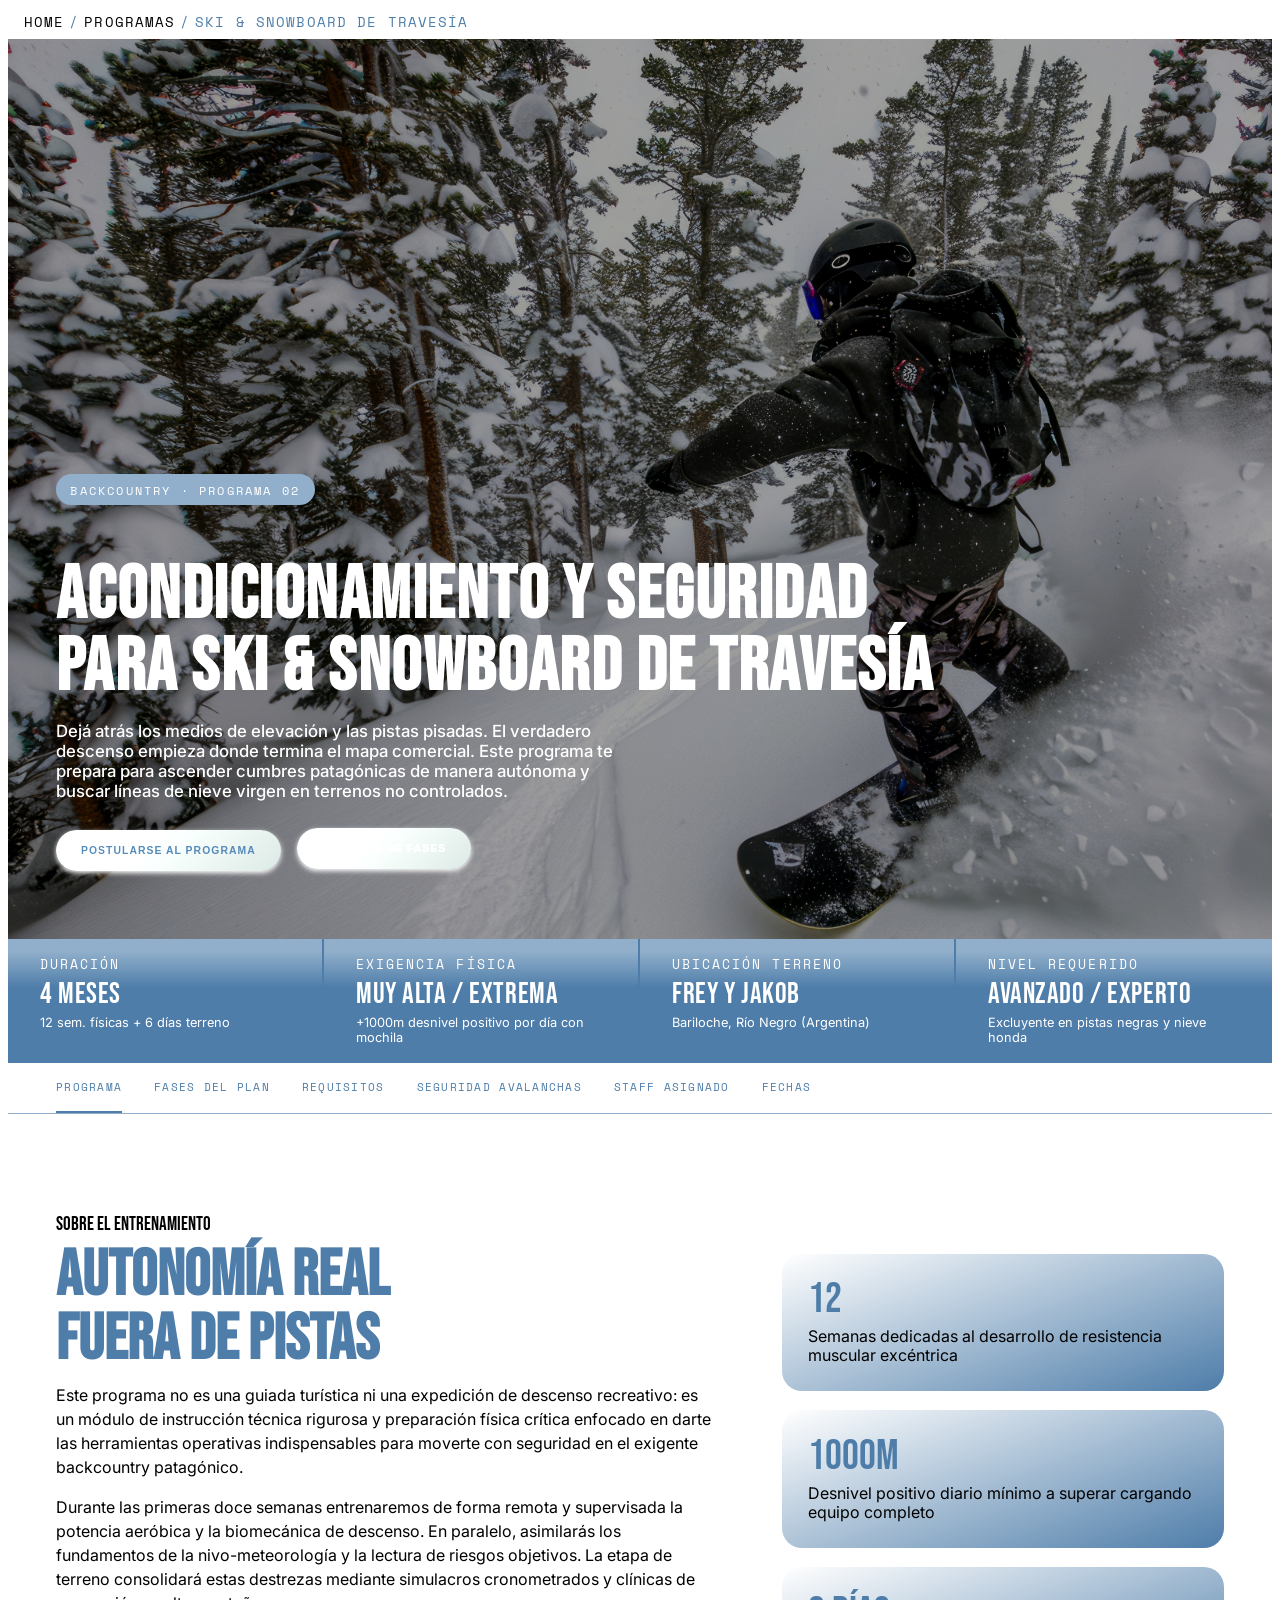
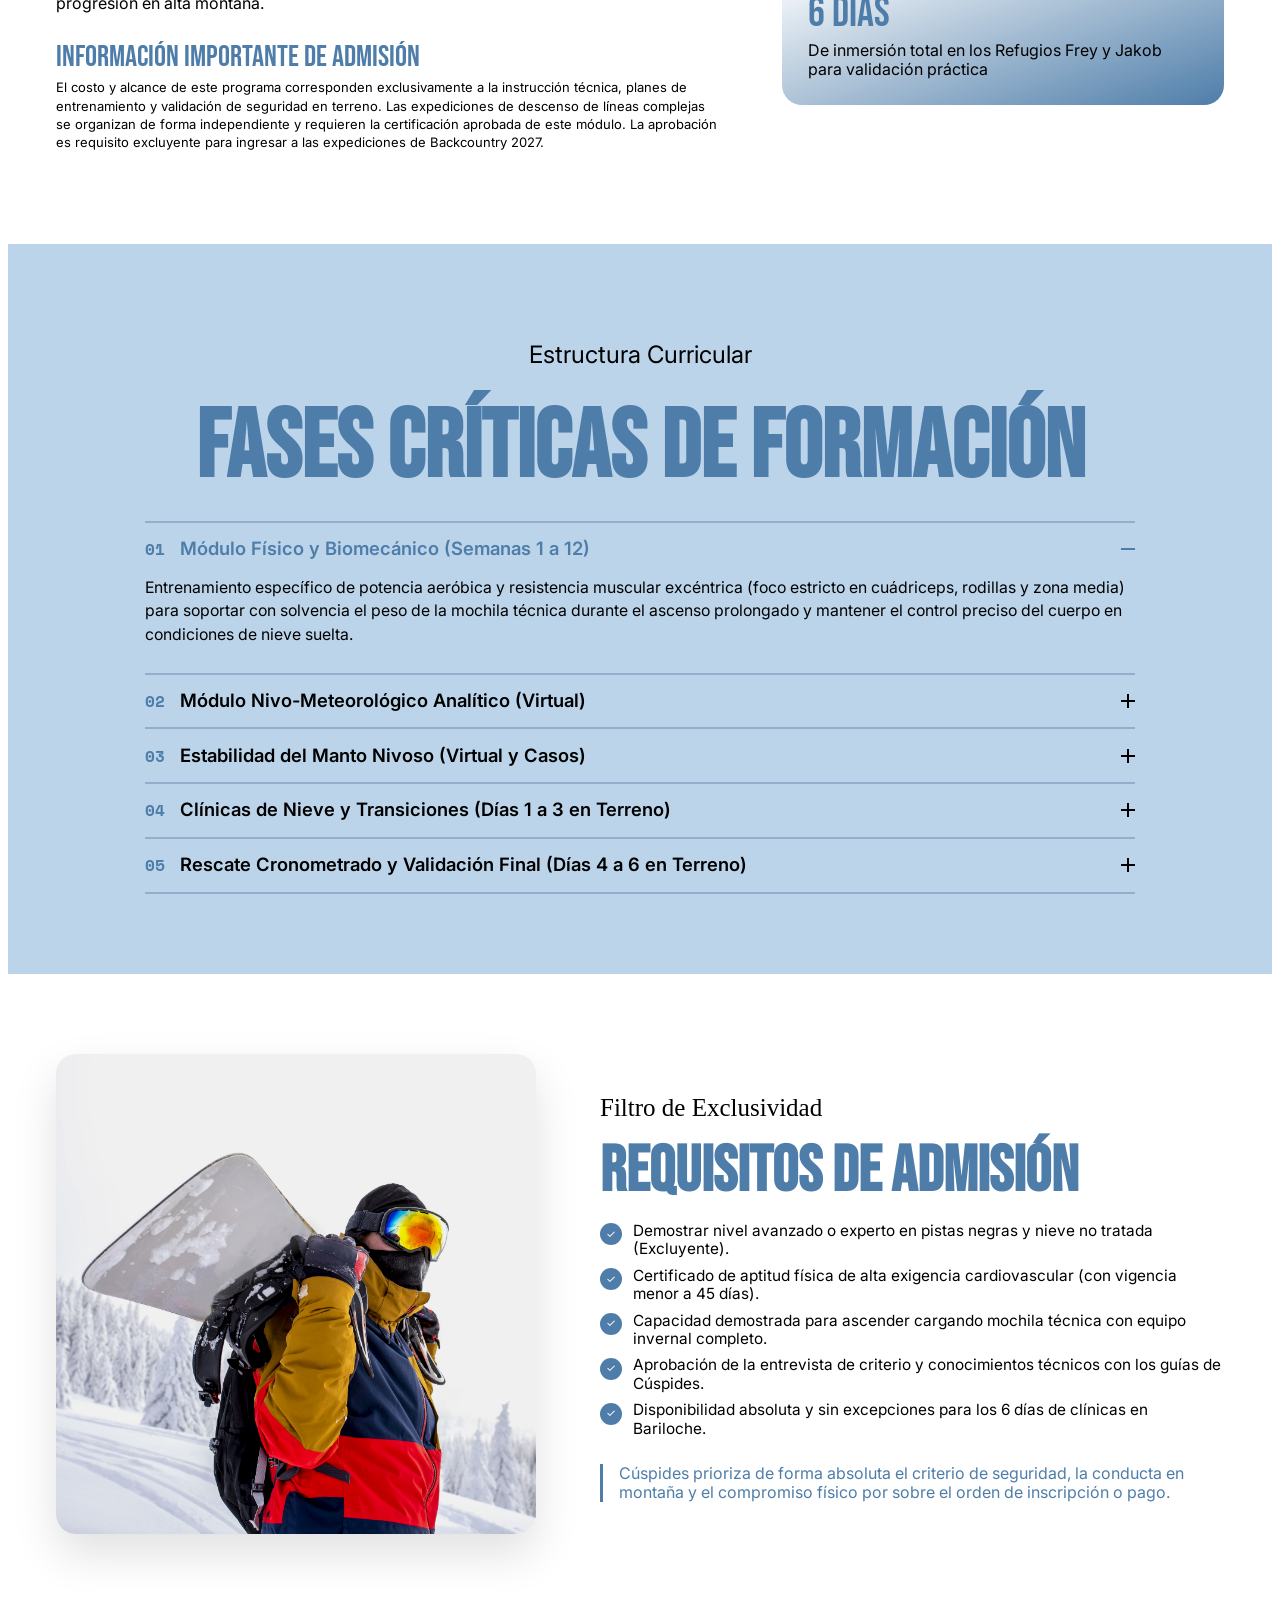
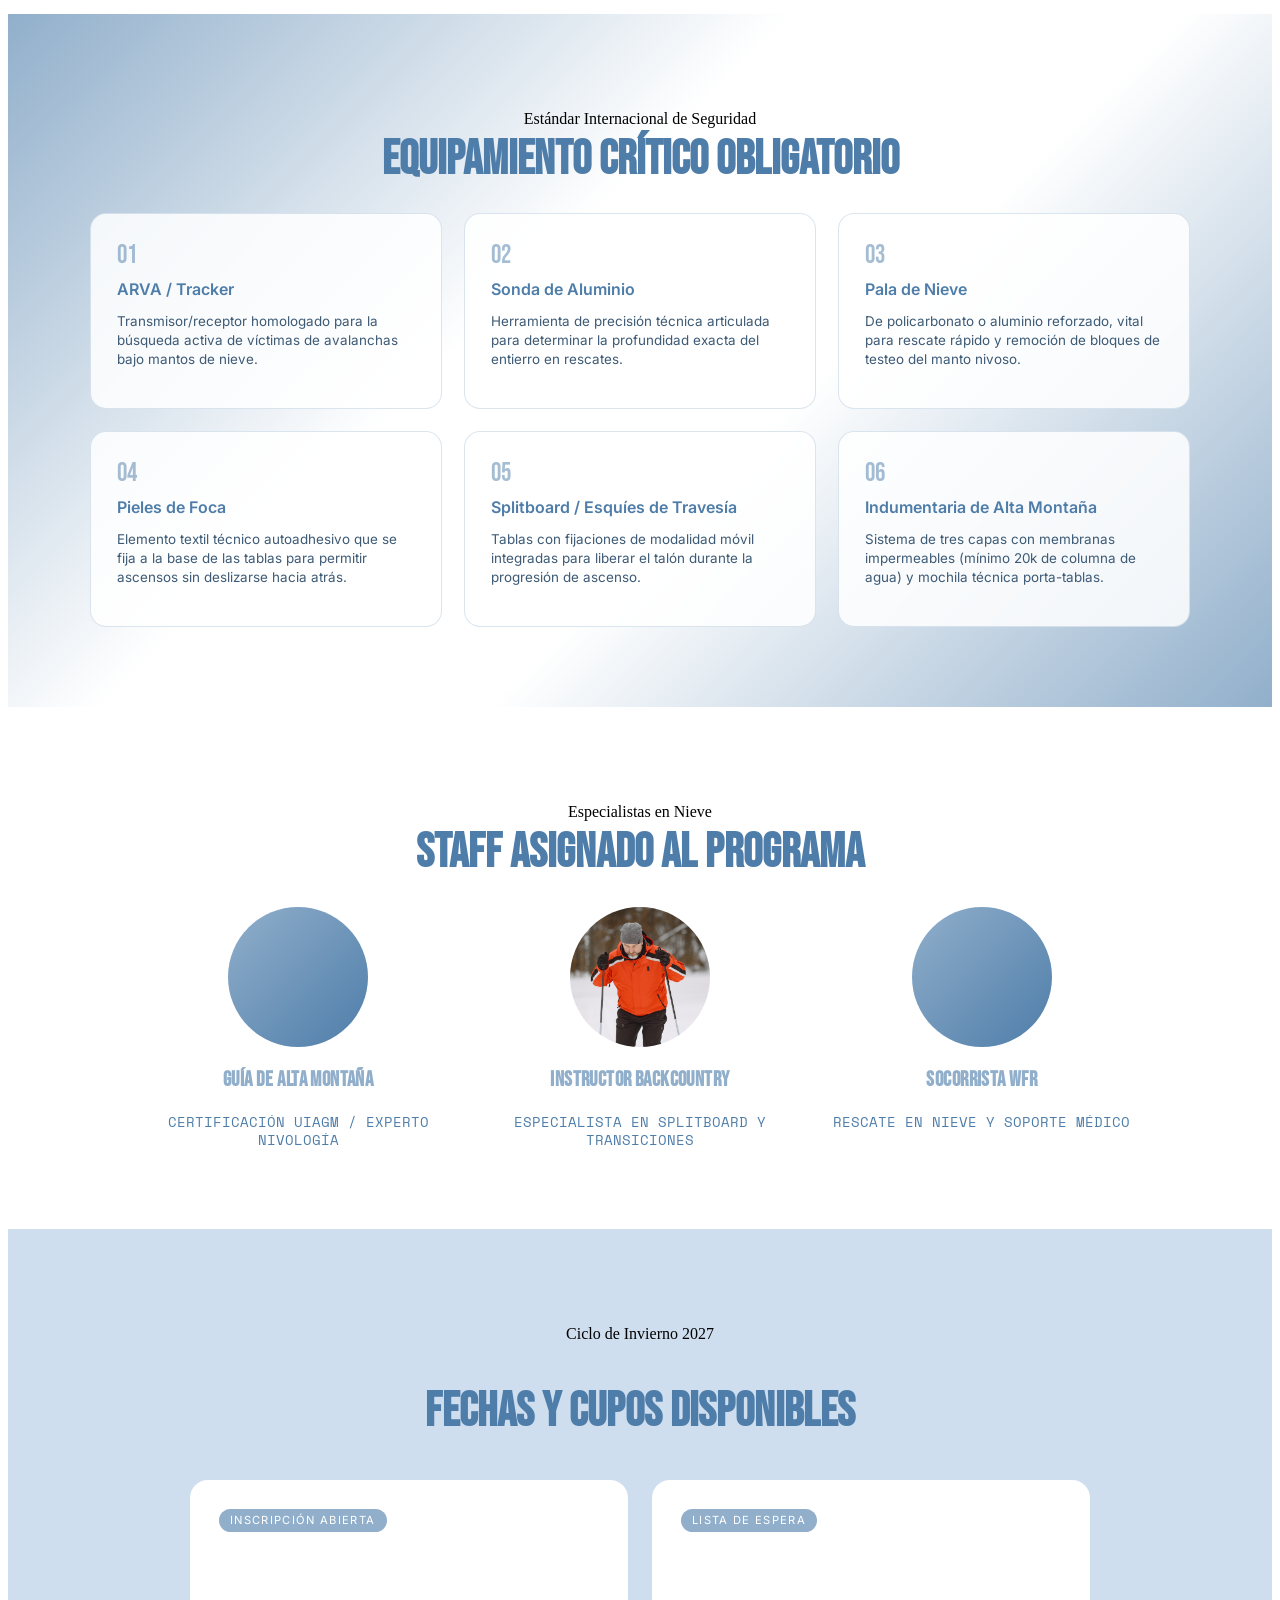
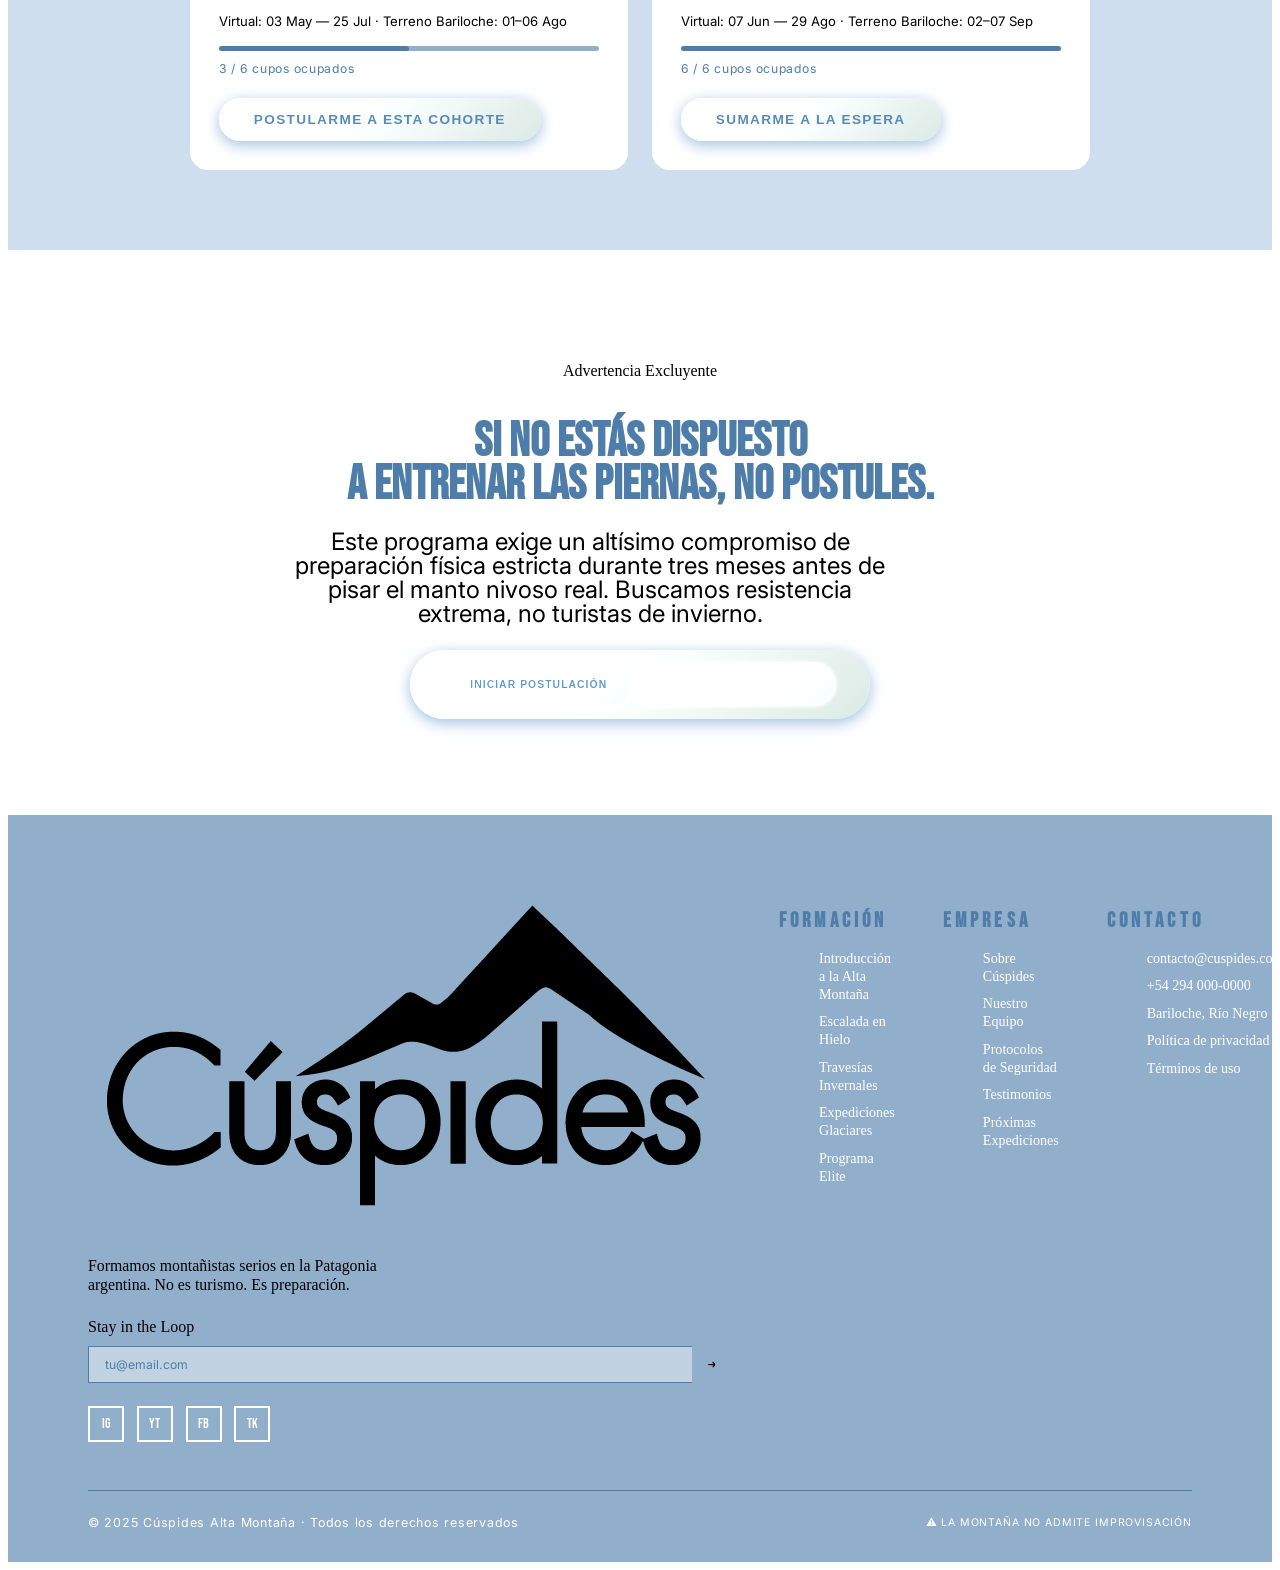
==== commit 92c649f7: "m" ====
--- a/detalle.html
+++ b/detalle.html
@@ -7,7 +7,7 @@
   <link rel="preconnect" href="https://fonts.googleapis.com"/>
   <link rel="preconnect" href="https://fonts.gstatic.com" crossorigin/>
   <link href="https://fonts.googleapis.com/css2?family=Bebas+Neue&family=Inter:wght@300;400;500;600&family=Space+Mono:wght@400;700&display=swap" rel="stylesheet"/>
-  <link rel="stylesheet" href="ski.css"/>
+  <link rel="stylesheet" href="detalle.css"/>
 </head>
 <body>
 
@@ -317,7 +317,7 @@
 <footer id="newsletter">
     <div class="footer-top">
       <div>
-        <a href="#" class="footer-logo"><img src="" alt="Cúspides" class="logo-img logo-img--footer"></a>
+        <a href="#" class="footer-logo"><img src="fotos/marca2.png" alt="Cúspides" class="logo-img logo-img--footer"></a>
         <p class="footer-tagline">
           Formamos montañistas serios en la Patagonia argentina. No es turismo. Es preparación.
         </p>
--- a/detalle.css
+++ b/detalle.css
@@ -0,0 +1,829 @@
+/* ========================================================================
+   CÚSPIDES — SUB-PÁGINA DE DETALLE: PROGRAMA SKI & SNOWBOARD DE TRAVESÍA
+   Extiende la identidad visual de sty.css (Bebas Neue / Inter / Space Mono,
+   paleta botanical #789cbb–#4e7da9, secciones tipo persiana)
+   ======================================================================== */
+
+body { padding-top: 0; }
+
+/* ── BREADCRUMB ── */
+.curso-breadcrumb {
+  position: relative;
+  z-index: 40;
+  padding: 0.2rem 1rem 0.4rem;
+  display: flex;
+  align-items: center;
+  gap: 0.3rem;
+  font-family: 'Space Mono', monospace;
+  font-size: 0.88rem;
+  letter-spacing: 0.08em;
+  text-transform: uppercase;
+  color: #4e7da9;
+  background-color: transparent;
+}
+
+.curso-breadcrumb a { color: #000000; background-color: transparent; text-decoration: none; }
+.curso-breadcrumb a:hover { color: #4e7da9;background-color: transparent; }
+.curso-breadcrumb span { color: #4e7da9;background-color: transparent; }
+.curso-breadcrumb-actual { color: #4e7da9 !important; font-weight: 300;background-color: transparent;}
+/*barra*/
+
+/* ── HERO DEL CURSO ── */
+.curso-hero {
+  position: relative;
+  width: 100%;
+  min-height: 100vh;
+  height: 100% !important;
+  padding: 0 !important;
+  display: flex;
+  align-items: flex-end;
+  overflow: hidden !important;
+}
+.curso-hero-media {
+  position: absolute;
+  inset: 0;
+  z-index: 1;
+}
+
+.curso-hero-img {
+  width: 100%;
+  height: 100%;
+  object-fit: cover;
+  filter: brightness(0.62) saturate(1.05) contrast(1.05);
+}
+
+.curso-hero-content {
+  position: relative;
+  z-index: 2;
+  padding: 4rem 3rem 4.2rem;
+  max-width: 1200px;
+}
+.curso-badge {
+  display: inline-block;
+  font-family: 'Space Mono', monospace;
+  font-size: 0.76rem;
+  letter-spacing: 0.18em;
+  text-transform: uppercase;
+  color: #ffffff;
+  background: #91afcb;
+  padding: 0.4rem 0.9rem;
+  border-radius: 50px;
+  margin-bottom: -11rem;
+}
+.curso-hero-title {
+  font-family: 'Bebas Neue', sans-serif;
+  font-size: clamp(2.6rem, 6vw, 4.6rem);
+  line-height: 0.98;
+  letter-spacing: 0.02em;
+  color: white;
+  width: 960px;
+  margin-bottom: 1rem;
+}
+.curso-hero-sub {
+  font-family: 'Inter', sans-serif;
+  font-weight: 500;
+  font-size: 1.05rem;
+  line-height: 1.2;
+  color: #ffffff;
+  max-width: 560px;
+  margin-bottom: 1.8rem;
+}
+.curso-hero-btns { display: flex; gap: 1rem; flex-wrap: wrap; }
+
+/* ── BARRA DE SPECS RÁPIDAS ── */
+.curso-specsbar {
+  position: relative;
+  z-index: 30;
+  display: grid;
+  grid-template-columns: repeat(4, 1fr);
+  background: linear-gradient(#91afcb 10%, #4e7da9 40%)#91afcb;
+  border-bottom: 2px solid #4e7da9;
+}
+.curso-spec {
+  display: flex;
+  flex-direction: column;
+  gap: 0.20rem;
+  padding: 1rem 2rem;
+  border-right: 2px solid #4e7da9;
+}
+.curso-spec:last-child { border-right: none; }
+.curso-spec-label {
+  font-family: 'Space Mono', monospace;
+  font-size: 0.8rem;
+  letter-spacing: 0.16em;
+  text-transform: uppercase;
+  color: #ffffff;
+}
+.curso-spec-value {
+  font-family: 'Bebas Neue', sans-serif;
+  font-size: 1.8rem;
+  letter-spacing: 0.02em;
+  color: #ffffff;
+}
+.curso-spec-detail {
+  font-family: 'Inter', sans-serif;
+  font-size: 0.80rem;
+  color: #ffffff;
+}
+/*botones*/
+.btn {
+    display: inline-flex;
+    align-items: center;
+    justify-content: center;
+    padding: 15px 25px;
+    font-family: 'Arial', sans-serif;
+    font-size: 0.65rem;
+    font-weight: 800;
+    text-transform: uppercase;
+    letter-spacing: 0.1em;
+    text-decoration: none;
+    white-space: nowrap;
+    border-radius: 50px;
+    background: linear-gradient(135deg, #ffffff 0%, #c8d4d0 100%);
+    color: #4e7da9;
+    filter: brightness(1.1);
+    box-shadow: 0 2px 5px #ffffff;
+    transition: transform 0.2s ease, filter 0.2s ease;
+  cursor: pointer;}
+
+.btn--secondary {
+    transform: translateY(-2px);
+    background: linear-gradient(135deg, #4e7da9 100%);
+    filter: brightness(1.1);
+    color: #FFFFFF;
+}
+/* ── SUB-NAV PEGAJOSA ── */
+.curso-subnav {
+  position: sticky;
+  top: 0;
+  z-index: 45;
+  display: flex;
+  gap: 2rem;
+  padding: 0 3rem;
+  background: #ffffff;
+  backdrop-filter: blur(10px);
+  -webkit-backdrop-filter: blur(10px);
+  border-bottom: 1px solid #91afcb;
+  overflow-x: auto;
+}
+
+.curso-subnav-link {
+  font-family: 'Space Mono', monospace;
+  font-size: 0.66rem;
+  font-weight: 400;
+  letter-spacing: 0.12em;
+  text-transform: uppercase;
+  color: #4e7da9;
+  text-decoration: none;
+  padding: 1rem 0;
+  white-space: nowrap;
+  border-bottom: 2px solid transparent;
+  transition: color 0.2s, border-color 0.2s;
+}
+.curso-subnav-link:hover { color: #000000; }
+.curso-subnav-link.active { color: #4e7da9; border-color: #4e7da9; }
+
+/* ── SECCIÓN GENÉRICA DE DETALLE ── */
+.curso-seccion {
+  padding: 5rem 3rem;
+}
+
+/* ── SOBRE EL PROGRAMA ── */
+.curso-programa-container {
+  display: grid;
+  grid-template-columns: 1.5fr 1fr;
+  gap: 4rem;
+  max-width: 1200px;
+  margin: 0 auto;
+}
+
+.curso-sub {
+  color: #000000;
+  font-size: 1.2em;
+  margin-bottom: -45px;
+  font-family: 'bebas neue'
+}
+.curso-title{
+  color: #4e7da9;
+  font-size: 4rem;
+  line-height: 1;
+  font-family: 'bebas neue';
+  margin-bottom: -5px;
+  width: 600px;
+}
+
+.curso-programa-texto p {
+  font-family: 'Inter', sans-serif;
+  font-size: 01rem;
+  line-height: 1.5;
+  color: #000000;
+  margin-bottom: 1rem;
+}/* ── SUBTÍTULO DE INFORMACIÓN Y TEXTO ── */
+.regla-tag {
+  display: block; /* Hacemos que sea bloque para controlar su margen inferior */
+  color: #4e7da9;
+  font-size: 1.9rem;
+  font-family: 'Bebas Neue', sans-serif;
+  margin-bottom: 0.2rem; /* Espacio mínimo y controlado hacia abajo */
+}
+
+/* CORREGIDO: El párrafo 'p' es hijo de '.curso-regla-box', no de '.regla-tag' */
+.curso-regla-box p {
+  font-size: 13px;
+  font-family: 'inter';
+  margin-top: 0; /* Eliminamos el margen superior por defecto que empujaba el texto */
+  line-height: 1.4;
+}
+
+.curso-regla-box { 
+  margin-top: 1.5rem;
+}
+
+/* ── COLUMNA DERECHA (LOS 3 BLOQUES) ── */
+.curso-programa-right {
+  display: flex;
+  flex-direction: column;
+  gap: 1.2rem;
+  align-self: center; /* Alinea toda la columna al medio verticalmente respecto a la izquierda */
+}
+
+.curso-stat-card {
+  border-radius: 20px;
+  padding: 1.6rem;
+  background: linear-gradient(160deg, #ffffff 0%, #4e7da9 100%);
+}
+
+.curso-stat-num {
+  display: block;
+  font-family: 'Bebas Neue', sans-serif;
+  font-size: 2.6rem;
+  color: #4e7da9;
+  line-height: 1;
+  margin-bottom: 0.4rem;
+}
+
+.curso-stat-label {
+  font-family: 'Inter', sans-serif;
+  font-size: 1em;
+  color: #000000;
+  line-height: 1.2;
+}
+/* ── MÓDULOS (ACORDEÓN, DARK) ── */
+/* ── MÓDULOS (ACORDEÓN, FASES DE FORMACIÓN) ── */
+.curso-modulos-seccion {
+  background-color: #bbd4ea; /* Tu fondo azul seleccionado */
+  padding: 5rem 3rem;
+}
+.curso-modulos-container { 
+  max-width: 990px; 
+  margin: 0 auto;
+}
+.modulos-eyebrow { 
+  text-align: center; 
+  font-size: 1.5rem;
+  font-family: 'inter';
+  margin-bottom: -3rem; 
+  margin-top: 1rem;
+}
+
+.modulos-title { 
+  color: #4e7da9; 
+  font-size: 6rem;
+  line-height: 6rem;
+  max-width: 1200px;
+  text-align: center;
+  font-family: 'bebas neue';
+  margin-bottom: 1.5rem;
+}
+
+/* Contenedor de la lista */
+.curso-modulos-lista {
+  margin-top: 0.5rem;
+  border-top: 2px solid #91afcb; /* Línea divisoria sutil */
+}
+
+.faq-item {
+  border-bottom: 2px solid #91afcb;
+}
+
+/* Botón de la pregunta (ocupa el 100% del ancho) */
+.faq-pregunta {
+  width: 100%;
+  display: flex;
+  justify-content: space-between;
+  align-items: center;
+  background: none;
+  border: none;
+  padding: 0.9rem 0;
+  color: #000000; /* Color oscuro principal para un contraste perfecto */
+  font-family: 'Inter', sans-serif;
+  font-size: 1.15rem;
+  font-weight: 600;
+  text-align: left;
+  cursor: pointer;
+  outline: none;
+  transition: color 0.25s ease;
+}
+
+.faq-pregunta:hover {
+  color: #4e7da9; /* Destaca en blanco al pasar el mouse */
+}
+
+.faq-pregunta:hover .curso-modulo-num {
+  color: #4e7da9;
+}
+
+/* Numeración de los módulos */
+.curso-modulo-num {
+  font-family: 'Space Mono', monospace;
+  color: #4e7da9; /* Cambiado a oscuro para legibilidad */
+  margin-right: 0.6rem;
+  font-size: 0.85em;
+  font-weight: 700;
+  transition: color 0.25s ease;
+}
+
+/* Bloque contenedor de la respuesta (manejado por JS) */
+
+.faq-respuesta {
+  max-height: 0;        /* Correcto: permite al JS modificarlo dinámicamente */
+  overflow: hidden;     /* Correcto: esconde el texto que excede el alto 0 */
+  transition: max-height 0.3s ease-out; /* Correcto: genera la animación fluida */
+}
+/* Texto de la descripción interna */
+.faq-respuesta p {
+  font-family: 'Inter', sans-serif;
+  font-size: 0.99rem;
+  line-height: 1.5;
+  color: #000000; /* Texto oscuro ultra legible sobre el azul */
+  padding: 0 0 1.6rem 0;
+  margin: 0;
+}
+
+/* ── ÍCONO INTERACTIVO (+ / -) DINÁMICO ── */
+.faq-icono {
+  position: relative;
+  width: 14px;
+  height: 14px;
+  flex-shrink: 0;
+  margin-left: 1.5rem;
+  transition: transform 0.3s ease;
+}
+
+.faq-icono::before,
+.faq-icono::after {
+  content: '';
+  position: absolute;
+  background-color: #000000;
+  transition: background-color 0.25s ease, transform 0.3s ease;
+}
+
+/* Línea horizontal del '+' */
+.faq-icono::before {
+  top: 6px;
+  left: 0;
+  width: 14px;
+  height: 2px;
+}
+
+/* Línea vertical del '+' */
+.faq-icono::after {
+  top: 0;
+  left: 6px;
+  width: 2px;
+  height: 14px;
+}
+
+/* ── ESTADOS ACTIVOS (Módulo abierto mediante la clase de JS) ── */
+.faq-item.active .faq-pregunta {
+  color: #4e7da9; /* El título se vuelve blanco */
+}
+
+.faq-item.active .curso-modulo-num {
+  color: #4e7da9; /* El número se vuelve blanco */
+}
+
+/* Transformación del ícono a un símbolo de menos (-) blanco */
+.faq-item.active .faq-icono {
+  transform: rotate(180deg);
+}
+
+.faq-item.active .faq-icono::before,
+.faq-item.active .faq-icono::after {
+  background-color: #4e7da9;
+}
+
+.faq-item.active .faq-icono::after {
+  transform: scaleY(0); /* Oculta la línea vertical */
+}
+
+/* ── REQUISITOS DE ADMISIÓN ── */
+.curso-requisitos-seccion { padding: 5rem 3rem; }
+.curso-requisitos-container {
+  display: grid;
+  grid-template-columns: 1fr 1.3fr;
+  gap: 4rem;
+  align-items: center;
+  max-width: 1200px;
+  margin: 0 auto;
+}
+.curso-requisitos-img-wrap {
+  border-radius: 20px;
+  overflow: hidden;
+  aspect-ratio: 3 / 3;
+  box-shadow: 0 20px 45px rgba(0,0,0,0.12);
+}
+.curso-requisitos-img {
+  width: 100%; height: 100%;
+  object-fit: cover;
+  filter: brightness(0.92) contrast(1.05);
+}
+.curso-eyebrow {
+  font-size: 25px;
+  margin-bottom: -35px;
+}
+.curso-check-lista {
+  list-style: none;
+  display: flex;
+  flex-direction: column;
+  gap: 0.5rem;
+  margin: 1.4rem 0 1.6rem;
+  padding-left: 0; /* ⬅️ ESTO quita la sangría por defecto del navegador */
+}
+
+.curso-check-lista li {
+  font-family: 'Inter', sans-serif;
+  font-size: 0.96rem;
+  color: #000000;
+  display: flex;
+  align-items: flex-start;
+  gap: 0.7rem;
+  line-height: 1.2;
+}
+
+.curso-check {
+  flex-shrink: 0;
+  width: 22px; 
+  height: 22px;
+  border-radius: 50%;
+  background: #4e7da9;
+  color: #ffffff;
+  font-size: 0.7rem;
+  display: flex; 
+  align-items: center; 
+  justify-content: center;
+  margin-top: 0.1rem;
+}
+.curso-requisitos-nota {
+  font-family: 'inter', monospace;
+  font-size: 1rem;
+  line-height: 1.2rem;
+  color: #4e7da9;
+  border-left: 3px solid #4e7da9;
+  padding-left: 1rem;
+}
+
+/* ── EQUIPAMIENTO TÉCNICO ── */
+.curso-equipo-seccion {
+  background: linear-gradient(135deg, #91afcb 0%, #ffffff 40%, #ffffff 60%, #91afcb 100%);
+  padding: 5rem 3rem;
+}
+.curso-equipo-header { text-align: center; margin-bottom: 2.6rem; }
+.curso-equipo-grid {
+  display: grid;
+  grid-template-columns: repeat(3, 1fr);
+  gap: 1.4rem;
+  max-width: 1100px;
+  margin: 0 auto;
+}
+.curso-equipo-item {
+  background: rgba(255,255,255,0.85);
+  border: 1px solid rgba(78,125,169,0.2);
+  border-radius: 16px;
+  padding: 1.6rem;
+}
+.equipo-title{
+  color:#4e7da9;
+  font-family: 'bebas neue';
+  font-size: 3rem;
+  margin-bottom: -1rem;
+  margin-top: -0.8rem;
+}
+
+.curso-equipo-num {
+  font-family: 'Bebas Neue', sans-serif;
+  font-size: 1.6rem;
+  color: #4e7da9;
+  opacity: 0.5;
+}
+.curso-equipo-item h3 {
+  font-family: 'Inter', sans-serif;
+  font-size: 1rem;
+  font-weight: 600;
+  color: #4e7da9;
+  margin: 0.5rem 0 0.4rem;
+}
+.curso-equipo-item p {
+  font-family: 'Inter', sans-serif;
+  font-size: 0.84rem;
+  color: #3d5a75;
+  line-height: 1.4;
+}
+
+/* ── STAFF ASIGNADO ── */
+.curso-staff-seccion { padding: 5rem 3rem; }
+.curso-staff-header { text-align: center; margin-bottom: 2.6rem; }
+.curso-staff-grid {
+  display: grid;
+  grid-template-columns: repeat(3, 1fr);
+  gap: 1.6rem;
+  max-width: 1000px;
+  margin: 0 auto;
+}
+.curso-staff-card { text-align: center; }
+.curso-staff-img-wrap {
+  aspect-ratio: 1 / 1;
+  border-radius: 50%;
+  overflow: hidden;
+  margin: 0 auto 1rem;
+  width: 140px;
+  background: linear-gradient(135deg, #91afcb, #4e7da9);
+}
+.curso-staff-img-wrap img { width: 100%; height: 100%; object-fit: cover; }
+.curso-staff-fallback img { opacity: 0; }
+.curso-staff-card h3 {
+  font-family: 'Bebas Neue', sans-serif;
+  font-size: 1.3rem;
+  letter-spacing: 0.02em;
+  color: #91afcb;
+}
+
+.staff-title{
+  color:#4e7da9;
+  font-family: 'bebas neue';
+  font-size: 3rem;
+  margin-bottom: -1rem;
+  margin-top: -0.8rem;
+}
+
+.curso-staff-rol {
+  font-family: 'Space Mono', monospace;
+  font-size: 0.86rem;
+  margin-top: -10px;
+  line-height: 0.5rem;
+  text-transform: uppercase;
+  color: #4e7da9;
+}
+
+/* ── FECHAS Y CUPOS ── */
+.curso-fechas-seccion {
+  background-color: #cedeef;
+  padding: 5rem 3rem;
+}
+.curso-fechas-header { text-align: center; margin-bottom: 2rem; }
+.curso-fechas-header .section-title { color: #4e7da9;font-size: 3rem; font-family: 'bebas neue'}
+.curso-fechas-grid {
+  display: grid;
+  grid-template-columns: repeat(2, 1fr);
+  gap: 1.5rem;
+  max-width: 900px;
+  margin: 0 auto;
+}
+.curso-fecha-card {
+  background: #ffffff;
+  border-radius: 18px;
+  padding: 1.8rem;
+}
+
+.curso-fecha-tag {
+  display: inline-block;
+  font-family: 'inter';
+  font-size: 0.7rem;
+  letter-spacing: 0.12em;
+  text-transform: uppercase;
+  color: #ffffff;
+  background: #91afcb;
+  padding: 0.3rem 0.7rem;
+  border-radius: 50px;
+  margin-bottom: 0.9rem;
+}
+.curso-fecha-tag--espera { background: #91afcb; }
+.curso-fecha-card h3 {
+  font-family: 'inter', sans-serif;
+  font-size: 1.5rem;
+  color: #ffffff;
+  letter-spacing: 0.02em;
+  margin-bottom: 0.4rem;
+}
+.curso-fecha-detalle {
+  font-family: 'Inter', sans-serif;
+  font-size: 0.82rem;
+  color: #000000;
+  margin-bottom: 1.1rem;
+}
+.curso-fecha-cupo { margin-bottom: 1.3rem; }
+.curso-fecha-barra {
+  width: 100%;
+  height: 5px;
+  background: #91afcb;
+  border-radius: 50px;
+  overflow: hidden;
+  margin-bottom: 0.5rem;
+}
+.curso-fecha-barra-fill {
+  height: 100%;
+  background: #4e7da9;
+  border-radius: 50px;
+}
+.curso-fecha-cupo span {
+  font-family: 'inter', monospace;
+  font-size: 0.76rem;
+  letter-spacing: 0.06em;
+  color: #4e7da9;
+}
+.curso-btn{
+    display: inline-flex;
+    align-items: center;
+    justify-content: center;
+    padding: 14px 35px;
+    font-family: 'Arial', sans-serif;
+    font-size: 0.85rem;
+    font-weight: 700;
+    text-transform: uppercase;
+    letter-spacing: 0.1em;
+    text-decoration: none;
+    white-space: nowrap;
+    border-radius: 50px;
+    background: linear-gradient(135deg, #ffffff 0%, #c8d4d0 100%);
+    color: #4e7da9;
+    filter: brightness(1.1);
+    box-shadow: 0 4px 15px #91afcb;
+    transition: transform 0.2s ease, filter 0.2s ease;
+  cursor: pointer;}
+/* ── CTA FINAL ── */
+.curso-cta-seccion {
+  padding: 6rem 3rem;
+  text-align: center;
+}
+
+.curso-cta-container { max-width: 700px; margin: 0 auto; }
+.curso-cta-title { text-align: center; color:#4e7da9; font-family: 'bebas neue'; font-size: 3rem; line-height: 2.7rem; }
+.curso-cta-texto {
+  font-family: 'Inter', sans-serif;
+  font-size: 1.5rem;
+  width: 600px;
+  color: #000000;
+  line-height: 1.5rem;
+  margin-top: -1rem;
+  margin-bottom: 1.5rem;
+}
+
+.curso-cta-btns {
+    display: inline-flex;
+    align-items: center;
+    justify-content: center;
+    padding: 14px 35px;
+    font-family: 'Arial', sans-serif;
+    font-size: 0.85rem;
+    font-weight: 700;
+    text-transform: uppercase;
+    letter-spacing: 0.1em;
+    text-decoration: none;
+    white-space: nowrap;
+    border-radius: 50px;
+    background: linear-gradient(135deg, #ffffff 0%, #c8d4d0 100%);
+    color: #4e7da9;
+    filter: brightness(1.1);
+    box-shadow: 0 4px 15px #91afcb;
+    transition: transform 0.2s ease, filter 0.2s ease;
+  cursor: pointer;}
+
+
+    /* ── FOOTER ── */
+    footer {
+      background: #91afcb;
+      border-top: 1px solid #91afcb;
+      padding: 4rem 5rem 2rem;
+    }
+    .footer-top {
+      display: grid;
+      grid-template-columns: 1.6fr 1fr 1fr 1fr;
+      gap: 3rem;
+      padding-bottom: 3rem;
+      border-bottom: 1px solid #4e7da9;
+    }
+    .footer-logo {
+      font-family: 'Bebas Neue', sans-serif;
+      font-size: 1.4rem;
+      letter-spacing: 0.22em;
+      color: var(--white);
+      text-decoration: none;
+      display: block;
+      margin-bottom: 1rem;
+    }
+    .footer-tagline {
+      font-size: 0.99rem;
+      color: #000000;
+      line-height: 1.2;
+      margin-bottom: 1.5rem;
+      max-width: 300px;
+    }
+    .footer-newsletter { display:flex; }
+    .footer-input {
+      flex: 1;
+      padding: 0.65rem 1rem;
+      background: rgba(255, 255, 255, 0.43);
+      border: 1px solid #4e7da9;
+      border-right: none;
+      color: var(--white);
+      font-family: 'Inter', sans-serif;
+      font-size: 0.76rem;
+      outline: none;
+    }
+    .footer-input::placeholder { color: #4e7da9; }
+    .footer-btn {
+      padding: 0.65rem 1rem;
+      background: var(--white);
+      border: none;
+      color: var(--botanical-dk);
+      font-family: 'Space Mono', monospace;
+      font-size: 0.72rem;
+      font-weight: 700;
+      cursor: pointer;
+      transition: opacity 0.2s;
+    }
+    .footer-btn:hover { opacity: 0.85; }
+    .footer-col h4 {
+      font-family: 'bebas neue', monospace;
+      font-size: 1.3rem;
+      letter-spacing: 0.2em;
+      text-transform: uppercase;
+      color: #4e7da9;
+      margin-bottom: 1rem;
+    }
+    .footer-col ul { list-style:none; display:flex; flex-direction:column; gap:0.6rem; }
+    .footer-col ul a {
+      font-size: 0.88rem;
+      color: #ffffff;
+      text-decoration: none;
+      transition: color 0.2s;
+    }
+
+    .footer-col ul a:hover { color: var(--white); }
+    .footer-socials { display:flex; gap:0.8rem; margin-top:1.4rem; }
+    .social-icon {
+      width: 32px; height: 32px;
+      border: 2px solid #ffffff;
+      display: flex; align-items: center; justify-content: center;
+      font-family: 'bebas neue', monospace;
+      font-size: 0.85rem;
+      color: #ffffff;
+      cursor: pointer;
+      text-decoration: none;
+      transition: border-color 0.2s, color 0.2s;
+    }
+    .social-icon:hover { border-color: var(--white); color: var(--white); }
+    .footer-bottom {
+      display: flex;
+      justify-content: space-between;
+      align-items: center;
+      padding-top: 1.5rem;
+    }
+    .footer-legal {
+      font-family: 'inter', monospace;
+      font-size: 0.78rem;
+      letter-spacing: 0.06em;
+      color: white;
+    }
+    .footer-warning {
+      font-family: 'inter', monospace;
+      font-size: 0.66rem;
+      letter-spacing: 0.08em;
+      text-transform: uppercase;
+      color: white;
+    }
+
+
+
+/* ── RESPONSIVE ── */
+@media (max-width: 900px) {
+  .curso-breadcrumb { padding: 5.6rem 1.4rem 0.8rem; }
+  .curso-seccion,
+  .curso-requisitos-seccion,
+  .curso-equipo-seccion,
+  .curso-staff-seccion { padding: 3.5rem 1.4rem; }
+  .curso-modulos-seccion,
+  .curso-fechas-seccion { padding: 3.5rem 1.4rem; }
+  .curso-hero-content { padding: 3rem 1.4rem 3rem; }
+  .curso-specsbar { grid-template-columns: repeat(2, 1fr); }
+  .curso-spec:nth-child(2) { border-right: none; }
+  .curso-subnav { padding: 0 1.4rem; gap: 1.2rem; }
+  .curso-programa-container,
+  .curso-requisitos-container { grid-template-columns: 1fr; gap: 2.2rem; }
+  .curso-requisitos-container { direction: ltr; }
+  .curso-equipo-grid,
+  .curso-staff-grid,
+  .curso-fechas-grid { grid-template-columns: 1fr; }
+  .curso-cta-btns { flex-direction: column; align-items: stretch; }
+}
+
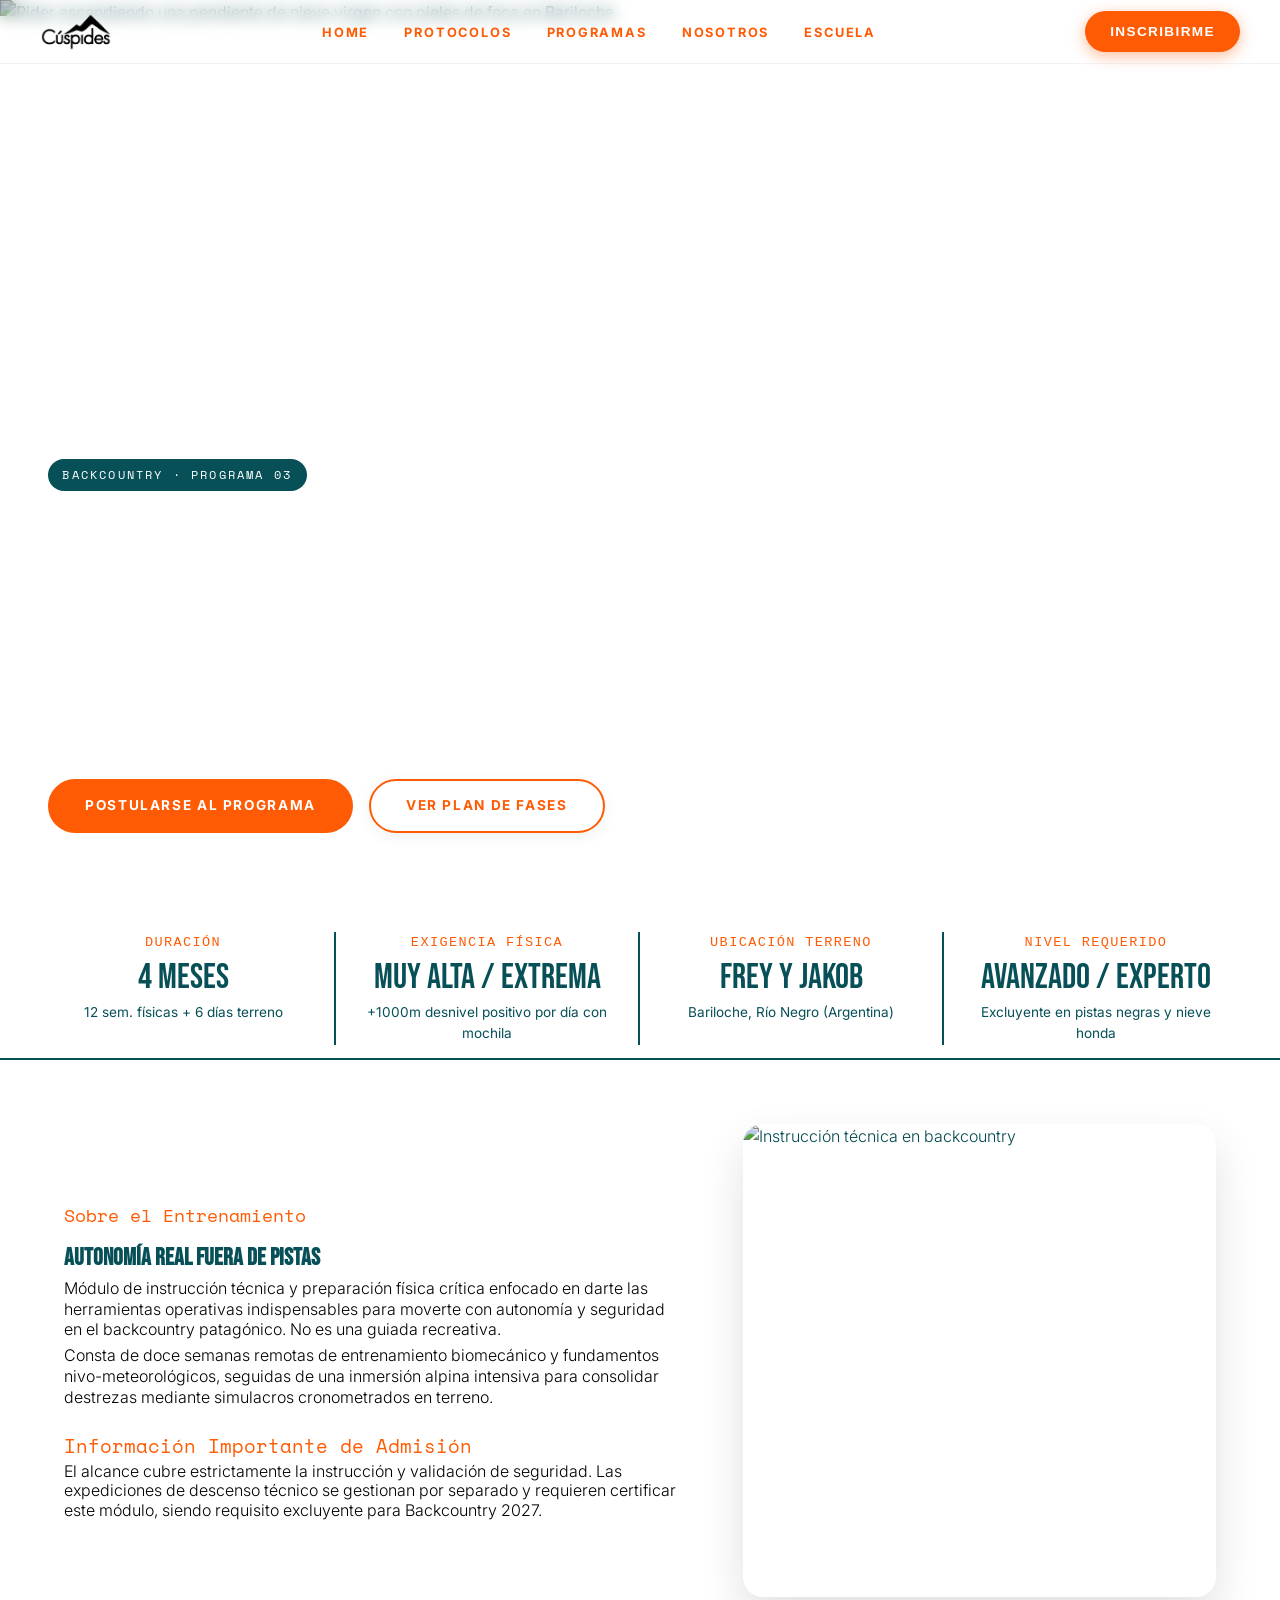
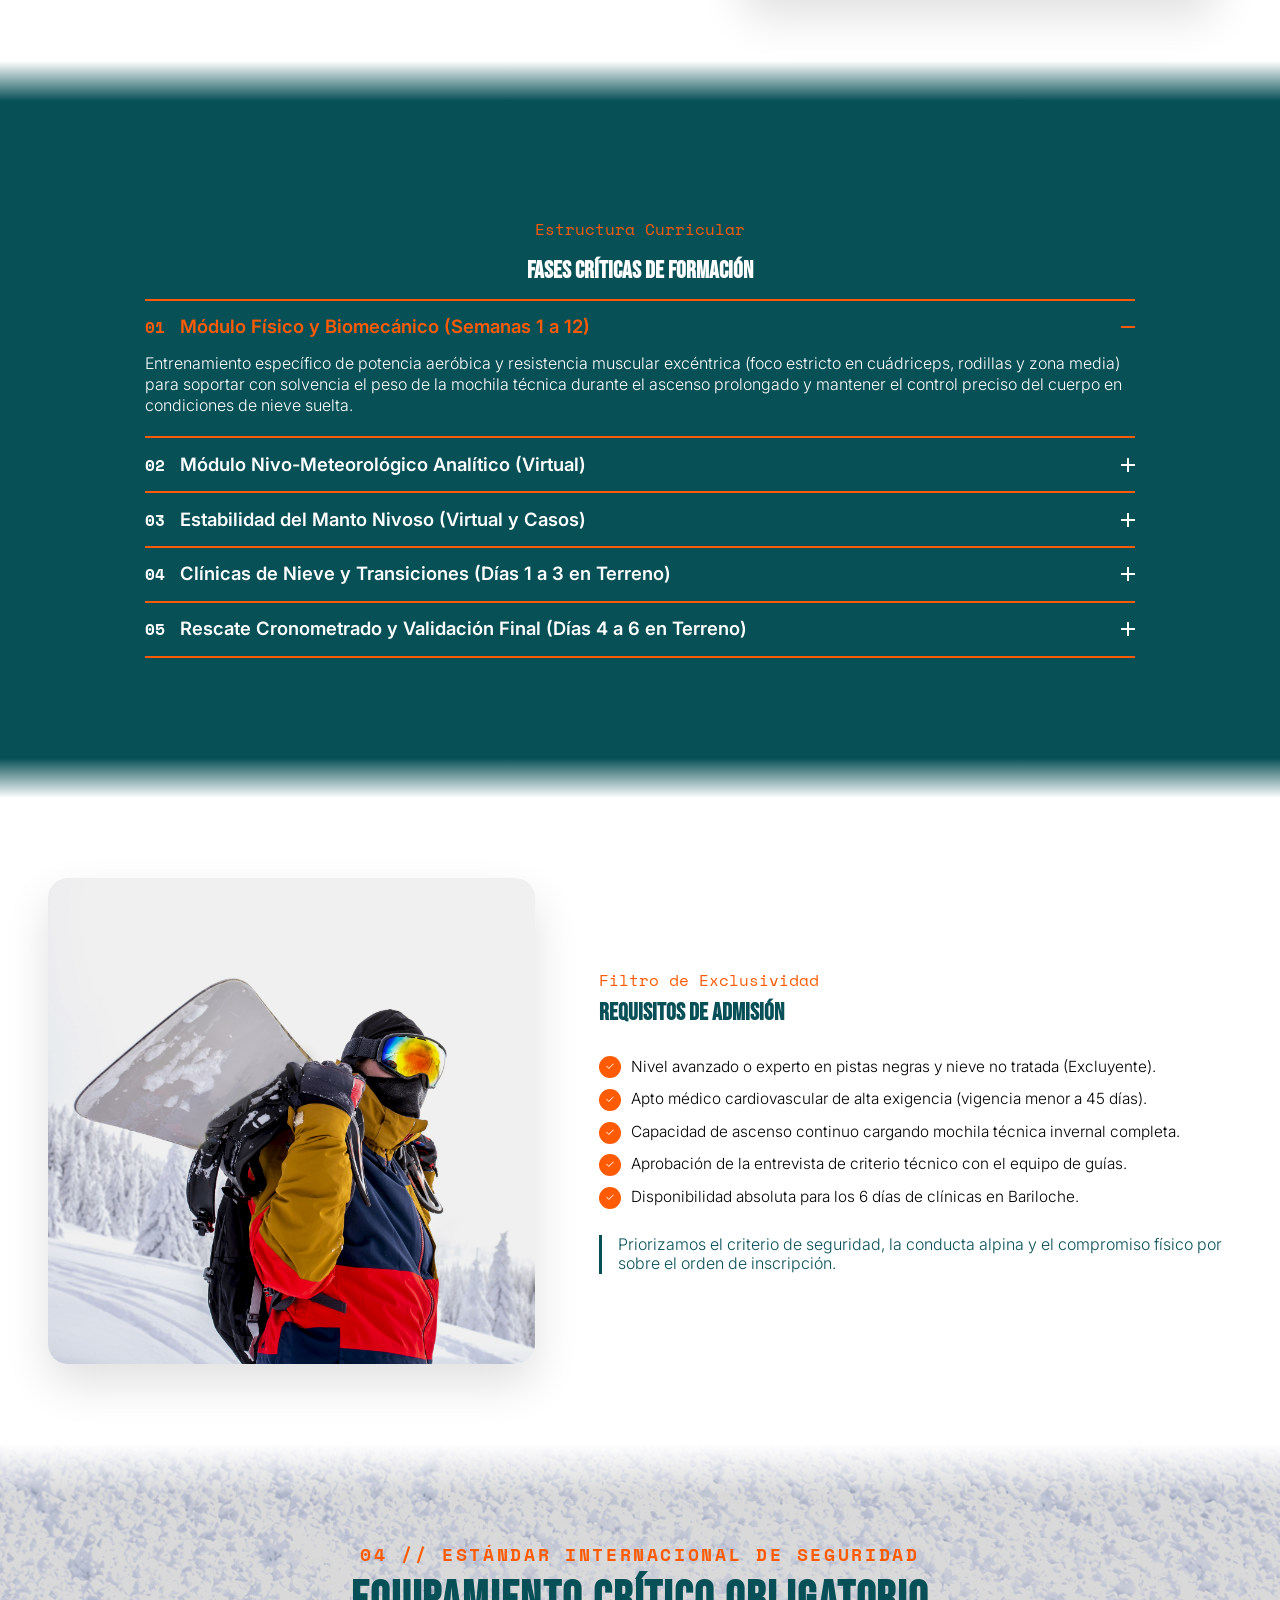
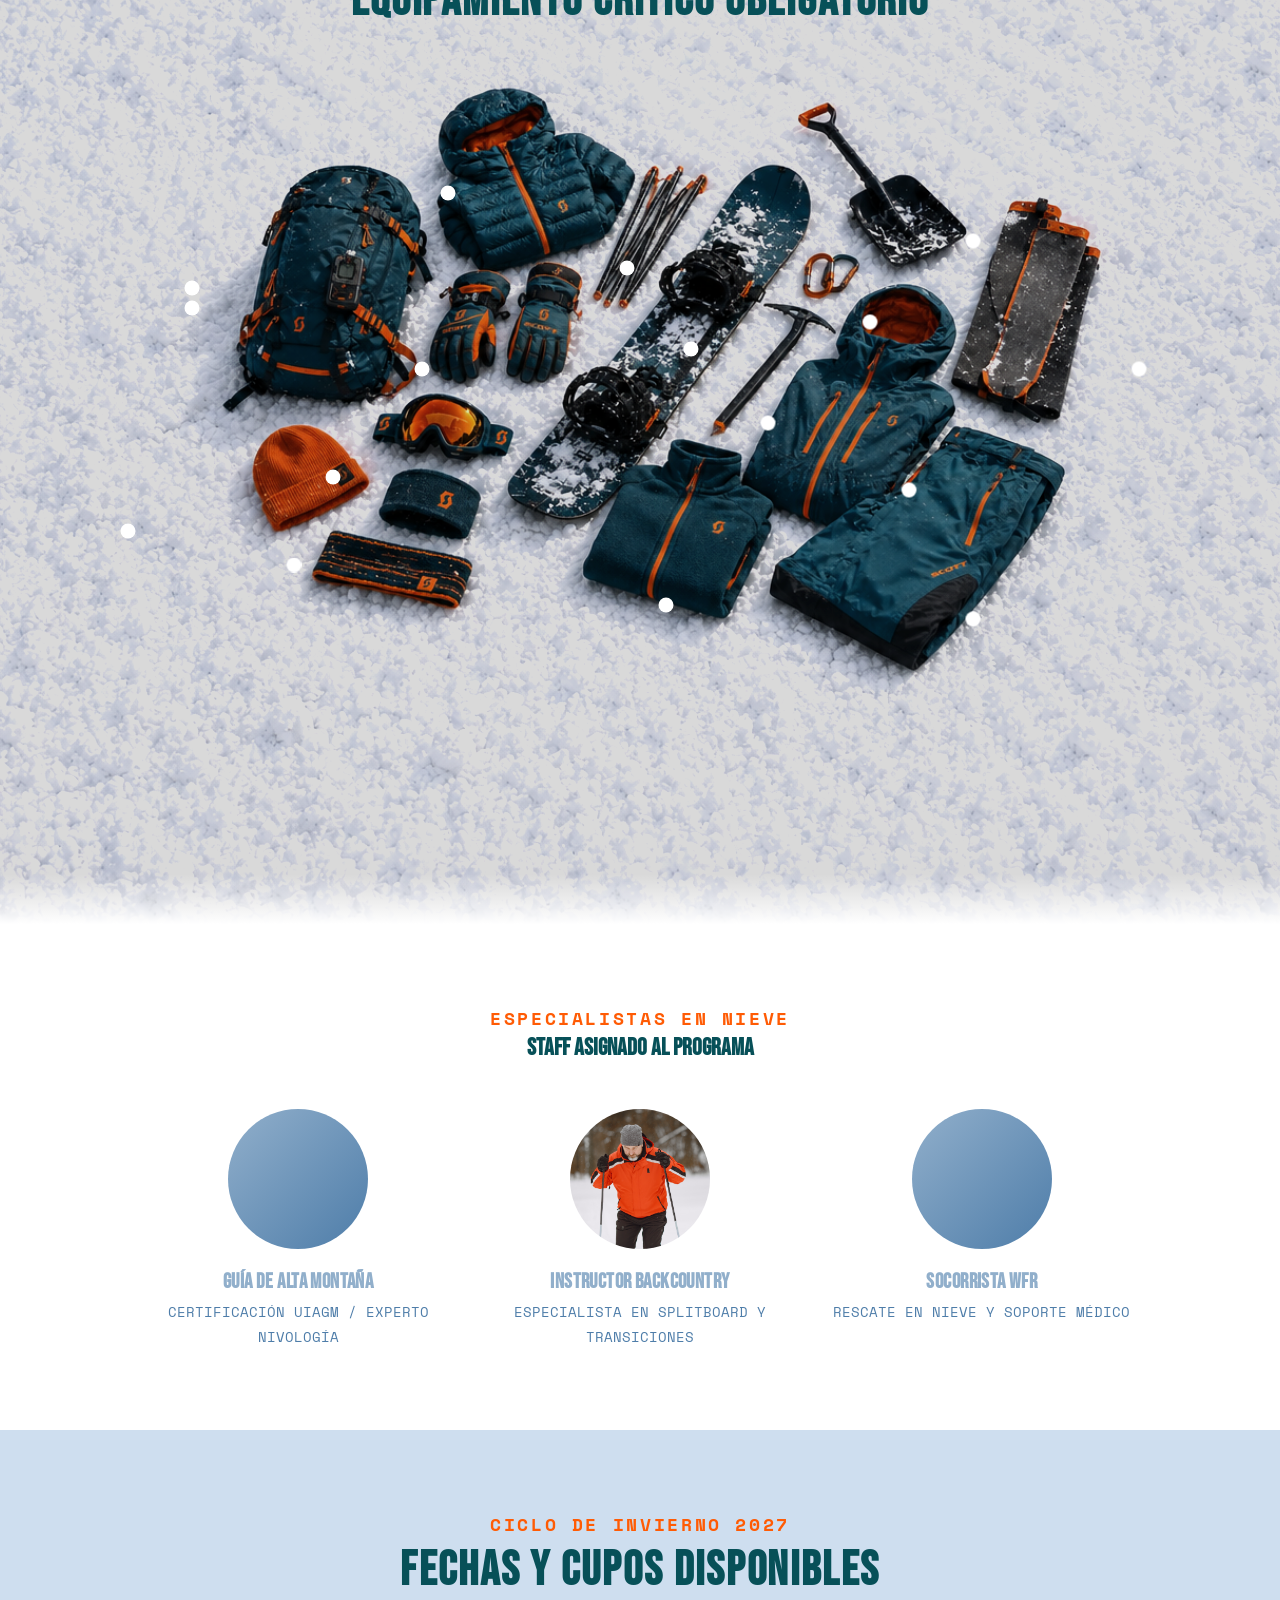
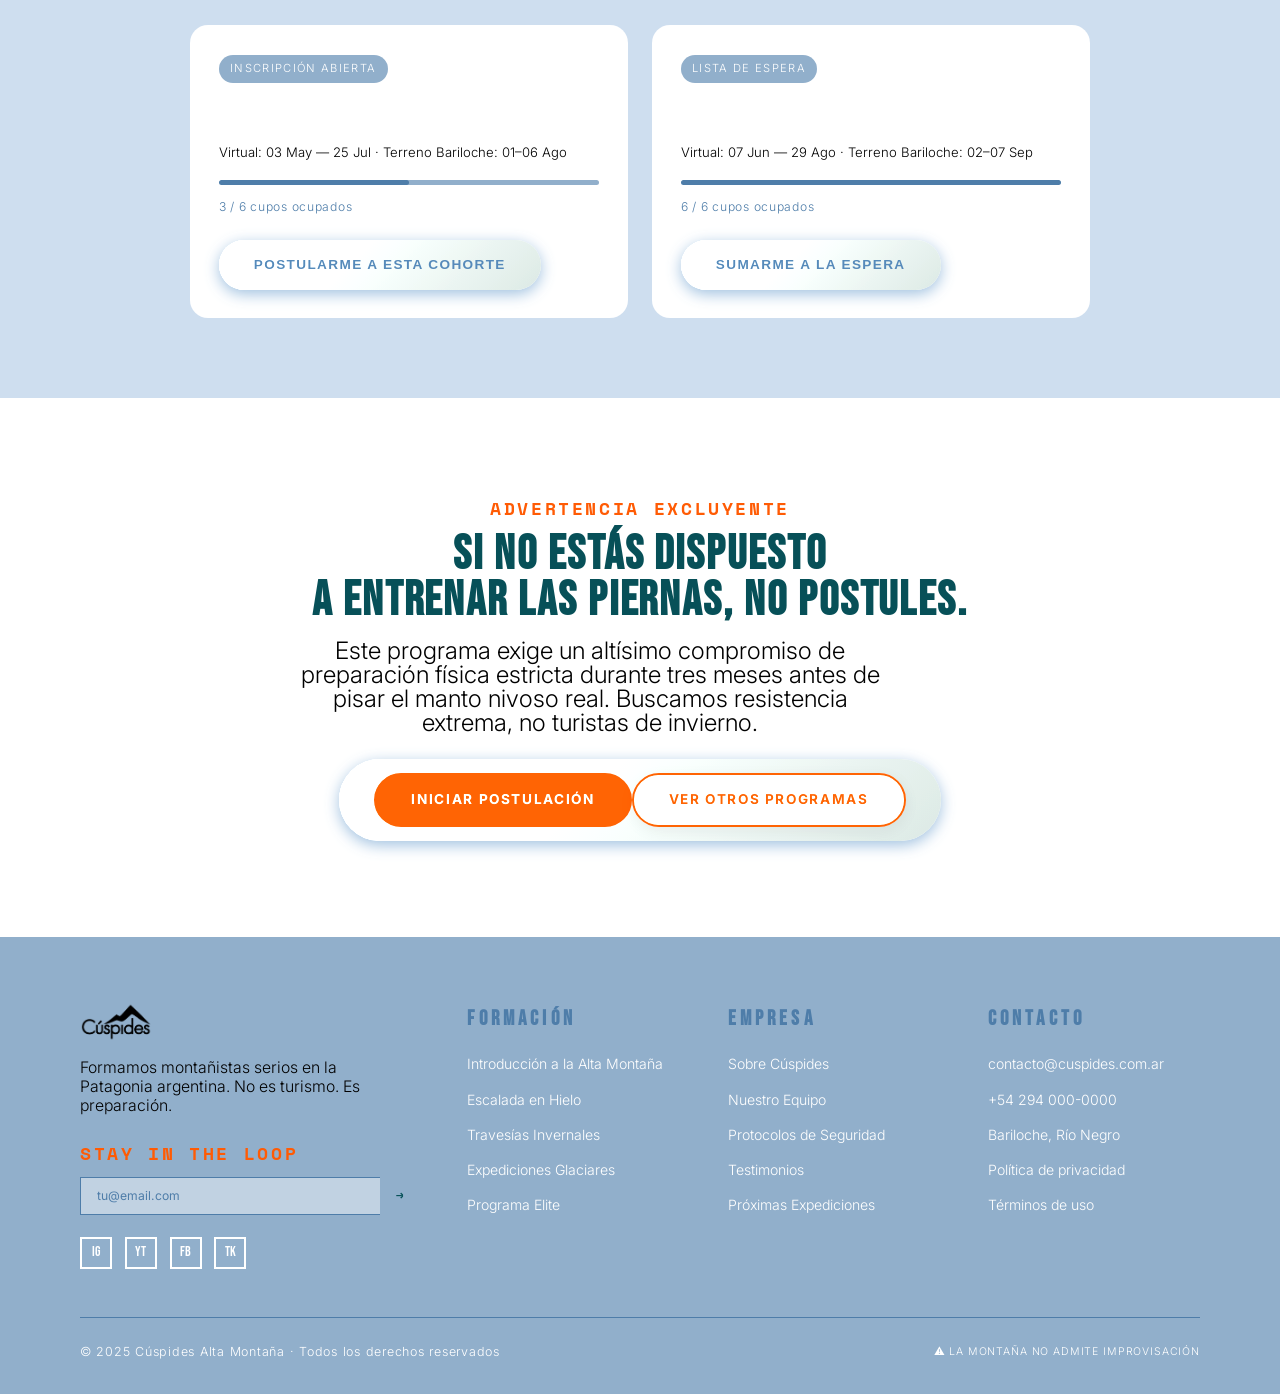
==== commit e3baafc2: "mm" ====
--- a/detalle.html
+++ b/detalle.html
@@ -11,24 +11,30 @@
 </head>
 <body>
 
-  <!-- BREADCRUMB -->
-  <div class="curso-breadcrumb">
-    <a href="index.html">Home</a>
-    <span>/</span>
-    <a href="index.html#seccion-cards">Programas</a>
-    <span>/</span>
-    <span class="curso-breadcrumb-actual">Ski & Snowboard de Travesía</span>
-  </div>
-
+  
+ <header class="header">
+    <a href="#" class="nav-logo"><img src="fotos/marca2.png" alt="Cúspides" class="logo-img"/></a>
+    <ul class="nav-links">
+      <li><a href="#">HOME</a></li>
+      <li><a href="#protocolos">PROTOCOLOS</a></li>
+      <li><a href="#programas">PROGRAMAS</a></li>
+      <li><a href="#nosotros">NOSOTROS</a></li>
+      <li><a href="#escuela">ESCUELA</a></li>
+    </ul>
+    <a href="#programas" class="nav-cta nav-cta--pill">Inscribirme</a>
+  </header>
+
+  
+  
   <!-- HERO DEL CURSO -->
   <section class="curso-hero">
     <div class="curso-hero-media">
-      <img src="fotos/her.jpg" alt="Rider ascendiendo una pendiente de nieve virgen con pieles de foca en Bariloche" class="curso-hero-img"/>
+      <img src="fotos/2%20(3).jpg" alt="Rider ascendiendo una pendiente de nieve virgen con pieles de foca en Bariloche" class="curso-hero-img"/>
       <div class="curso-hero-fade"></div>
     </div>
     <div class="curso-hero-content">
-      <span class="curso-badge">Backcountry · Programa 02</span>
-      <h1 class="curso-hero-title">Acondicionamiento y Seguridad<br>para Ski & Snowboard de Travesía</h1>
+      <span class="curso-badge">Backcountry · Programa 03</span>
+      <h1 class="curso-hero-title">Acondicionamiento y Seguridad para Ski & Snowboard de Travesía</h1>
       <p class="curso-hero-sub">
         Dejá atrás los medios de elevación y las pistas pisadas. El verdadero descenso empieza donde termina el mapa comercial. Este programa te prepara para ascender cumbres patagónicas de manera autónoma y buscar líneas de nieve virgen en terrenos no controlados.
       </p>
@@ -40,74 +46,65 @@
   </section>
 
   <!-- BARRA DE ESPECIFICACIONES RÁPIDAS -->
-  <div class="curso-specsbar reveal">
-    <div class="curso-spec">
-      <span class="curso-spec-label">Duración</span>
-      <span class="curso-spec-value">4 meses</span>
-      <span class="curso-spec-detail">12 sem. físicas + 6 días terreno</span>
-    </div>
-    <div class="curso-spec">
-      <span class="curso-spec-label">Exigencia Física</span>
-      <span class="curso-spec-value">Muy Alta / Extrema</span>
-      <span class="curso-spec-detail">+1000m desnivel positivo por día con mochila</span>
-    </div>
-    <div class="curso-spec">
-      <span class="curso-spec-label">Ubicación Terreno</span>
-      <span class="curso-spec-value">Frey y Jakob</span>
-      <span class="curso-spec-detail">Bariloche, Río Negro (Argentina)</span>
-    </div>
-    <div class="curso-spec">
-      <span class="curso-spec-label">Nivel Requerido</span>
-      <span class="curso-spec-value">Avanzado / Experto</span>
-      <span class="curso-spec-detail">Excluyente en pistas negras y nieve honda</span>
+  <div class="categories reveal">
+    <div class="categories-grid">
+      
+      <div class="cat-item">
+        <span class="curso-spec-label">Duración</span>
+        <span class="curso-spec-value">4 meses</span>
+        <span class="curso-spec-detail">12 sem. físicas + 6 días terreno</span>
+      </div>
+      
+      <div class="cat-item">
+        <span class="curso-spec-label">Exigencia Física</span>
+        <span class="curso-spec-value">Muy Alta / Extrema</span>
+        <span class="curso-spec-detail">+1000m desnivel positivo por día con mochila</span>
+      </div>
+      
+      <div class="cat-item">
+        <span class="curso-spec-label">Ubicación Terreno</span>
+        <span class="curso-spec-value">Frey y Jakob</span>
+        <span class="curso-spec-detail">Bariloche, Río Negro (Argentina)</span>
+      </div>
+      
+      <div class="cat-item">
+        <span class="curso-spec-label">Nivel Requerido</span>
+        <span class="curso-spec-value">Avanzado / Experto</span>
+        <span class="curso-spec-detail">Excluyente en pistas negras y nieve honda</span>
+      </div>
+
     </div>
   </div>
-
-  <!-- SUB-NAV PEGAJOSA -->
-  <nav class="curso-subnav" id="curso-subnav">
-    <a href="#programa" class="curso-subnav-link active">Programa</a>
-    <a href="#modulos" class="curso-subnav-link">Fases del Plan</a>
-    <a href="#requisitos" class="curso-subnav-link">Requisitos</a>
-    <a href="#equipo-tecnico" class="curso-subnav-link">Seguridad Avalanchas</a>
-    <a href="#staff" class="curso-subnav-link">Staff Asignado</a>
-    <a href="#fechas" class="curso-subnav-link">Fechas</a>
-  </nav>
-
-  <!-- SOBRE EL PROGRAMA -->
+<!-- SOBRE EL PROGRAMA -->
   <section class="curso-seccion reveal" id="programa">
     <div class="curso-programa-container">
+      
       <div class="curso-programa-left">
         <p class="curso-sub">Sobre el Entrenamiento</p>
-        <h2 class="curso-title">Autonomía Real<br>Fuera de Pistas</h2>
+        <h2 class="curso-title">Autonomía Real Fuera de Pistas</h2>
         <div class="curso-programa-texto">
           <p>
-            Este programa no es una guiada turística ni una expedición de descenso recreativo: es un módulo de instrucción técnica rigurosa y preparación física crítica enfocado en darte las herramientas operativas indispensables para moverte con seguridad en el exigente backcountry patagónico.
+            Módulo de instrucción técnica y preparación física crítica enfocado en darte las herramientas operativas indispensables para moverte con autonomía y seguridad en el backcountry patagónico. No es una guiada recreativa.
           </p>
           <p>
-            Durante las primeras doce semanas entrenaremos de forma remota y supervisada la potencia aeróbica y la biomecánica de descenso. En paralelo, asimilarás los fundamentos de la nivo-meteorología y la lectura de riesgos objetivos. La etapa de terreno consolidará estas destrezas mediante simulacros cronometrados y clínicas de progresión en alta montaña.
+            Consta de doce semanas remotas de entrenamiento biomecánico y fundamentos nivo-meteorológicos, seguidas de una inmersión alpina intensiva para consolidar destrezas mediante simulacros cronometrados en terreno.
           </p>
         </div>
         <div class="precards-regla-box curso-regla-box">
           <span class="regla-tag">Información Importante de Admisión</span>
           <p>
-            El costo y alcance de este programa corresponden exclusivamente a la instrucción técnica, planes de entrenamiento y validación de seguridad en terreno. Las expediciones de descenso de líneas complejas se organizan de forma independiente y requieren la certificación aprobada de este módulo. La aprobación es requisito excluyente para ingresar a las expediciones de Backcountry 2027.
+            El alcance cubre estrictamente la instrucción y validación de seguridad. Las expediciones de descenso técnico se gestionan por separado y requieren certificar este módulo, siendo requisito excluyente para Backcountry 2027.
           </p>
         </div>
       </div>
+
+      <!-- COLUMNA DERECHA: IMAGEN (Agregada acá) -->
       <div class="curso-programa-right">
-        <div class="curso-stat-card">
-          <span class="curso-stat-num">12</span>
-          <span class="curso-stat-label">Semanas dedicadas al desarrollo de resistencia muscular excéntrica</span>
-        </div>
-        <div class="curso-stat-card">
-          <span class="curso-stat-num">1000m</span>
-          <span class="curso-stat-label">Desnivel positivo diario mínimo a superar cargando equipo completo</span>
-        </div>
-        <div class="curso-stat-card">
-          <span class="curso-stat-num">6 Días</span>
-          <span class="curso-stat-label">De inmersión total en los Refugios Frey y Jakob para validación práctica</span>
-        </div>
-      </div>
+        <div class="curso-img-wrap">
+          <img src="tu-imagen-de-snowboard.jpg" alt="Instrucción técnica en backcountry" class="curso-img">
+        </div>
+      </div>
+
     </div>
   </section>
 
@@ -181,62 +178,167 @@
         <img src="fotos/instr.jpg" class="curso-requisitos-img" alt="Postulante rindiendo pruebas físicas invernales en la Patagonia"/>
       </div>
       <div class="curso-requisitos-content">
-        <p class="curso-eyebrow">Filtro de Exclusividad</p>
+       <p class="curso-eyebrow">Filtro de Exclusividad</p>
         <h2 class="curso-title">Requisitos de Admisión</h2>
         <ul class="curso-check-lista">
-          <li><span class="curso-check">✓</span> Demostrar nivel avanzado o experto en pistas negras y nieve no tratada (Excluyente).</li>
-          <li><span class="curso-check">✓</span> Certificado de aptitud física de alta exigencia cardiovascular (con vigencia menor a 45 días).</li>
-          <li><span class="curso-check">✓</span> Capacidad demostrada para ascender cargando mochila técnica con equipo invernal completo.</li>
-          <li><span class="curso-check">✓</span> Aprobación de la entrevista de criterio y conocimientos técnicos con los guías de Cúspides.</li>
-          <li><span class="curso-check">✓</span> Disponibilidad absoluta y sin excepciones para los 6 días de clínicas en Bariloche.</li>
+          <li><span class="curso-check">✓</span> Nivel avanzado o experto en pistas negras y nieve no tratada (Excluyente).</li>
+          <li><span class="curso-check">✓</span> Apto médico cardiovascular de alta exigencia (vigencia menor a 45 días).</li>
+          <li><span class="curso-check">✓</span> Capacidad de ascenso continuo cargando mochila técnica invernal completa.</li>
+          <li><span class="curso-check">✓</span> Aprobación de la entrevista de criterio técnico con el equipo de guías.</li>
+          <li><span class="curso-check">✓</span> Disponibilidad absoluta para los 6 días de clínicas en Bariloche.</li>
         </ul>
         <p class="curso-requisitos-nota">
-          Cúspides prioriza de forma absoluta el criterio de seguridad, la conducta en montaña y el compromiso físico por sobre el orden de inscripción o pago.
+          Priorizamos el criterio de seguridad, la conducta alpina y el compromiso físico por sobre el orden de inscripción.
         </p>
       </div>
     </div>
   </section>
 
-  <!-- EQUIPAMIENTO TÉCNICO -->
-  <section class="curso-equipo-seccion reveal" id="equipo-tecnico">
-    <div class="curso-equipo-header">
-      <p class="section-eyebrow">Estándar Internacional de Seguridad</p>
-      <h2 class="equipo-title">Equipamiento Crítico Obligatorio</h2>
-    </div>
-    <div class="curso-equipo-grid">
-      <div class="curso-equipo-item">
-        <span class="curso-equipo-num">01</span>
-        <h3>ARVA / Tracker</h3>
-        <p>Transmisor/receptor homologado para la búsqueda activa de víctimas de avalanchas bajo mantos de nieve.</p>
-      </div>
-      <div class="curso-equipo-item">
-        <span class="curso-equipo-num">02</span>
-        <h3>Sonda de Aluminio</h3>
-        <p>Herramienta de precisión técnica articulada para determinar la profundidad exacta del entierro en rescates.</p>
-      </div>
-      <div class="curso-equipo-item">
-        <span class="curso-equipo-num">03</span>
-        <h3>Pala de Nieve</h3>
-        <p>De policarbonato o aluminio reforzado, vital para rescate rápido y remoción de bloques de testeo del manto nivoso.</p>
-      </div>
-      <div class="curso-equipo-item">
-        <span class="curso-equipo-num">04</span>
-        <h3>Pieles de Foca</h3>
-        <p>Elemento textil técnico autoadhesivo que se fija a la base de las tablas para permitir ascensos sin deslizarse hacia atrás.</p>
-      </div>
-      <div class="curso-equipo-item">
-        <span class="curso-equipo-num">05</span>
-        <h3>Splitboard / Esquíes de Travesía</h3>
-        <p>Tablas con fijaciones de modalidad móvil integradas para liberar el talón durante la progresión de ascenso.</p>
-      </div>
-      <div class="curso-equipo-item">
-        <span class="curso-equipo-num">06</span>
-        <h3>Indumentaria de Alta Montaña</h3>
-        <p>Sistema de tres capas con membranas impermeables (mínimo 20k de columna de agua) y mochila técnica porta-tablas.</p>
-      </div>
-    </div>
-  </section>
-
+
+
+<section class="equipamiento reveal" id="equipo">
+    <div class="equip-fundo-top"></div>
+    <div class="equip-fundo-bottom"></div>
+    <div class="equip-header">
+      <p class="section-eyebrow">04 // ESTÁNDAR INTERNACIONAL DE SEGURIDAD</p>
+      <h2 class="section-title">EQUIPAMIENTO CRÍTICO OBLIGATORIO</h2>
+    </div>
+
+    <div class="gear-stage">
+      <img class="gear-img" id="gearImg" src="fotos/equipo.png" alt="Equipamiento técnico de seguridad y travesía Cúspides"/>
+
+      <div class="hotspot" style="left: 15%; top: 35%;" data-col="left">
+        <div class="dot-pulse"></div>
+        <div class="gear-tooltip">
+          <div class="tooltip-title">Mochila Técnica de Montaña</div>
+          <div class="tooltip-desc">Capacidad de 30–40L con correas reforzadas para transporte vertical de tablas, compartimentos dedicados para el kit de avalanchas y ducto para sistema de hidratación invernal.</div>
+        </div>
+      </div>
+
+      <div class="hotspot" style="left: 15%; top: 32%;" data-col="left">
+        <div class="dot-pulse"></div>
+        <div class="gear-tooltip">
+          <div class="tooltip-title">ARVA / Tracker</div>
+          <div class="tooltip-desc">Dispositivo de rescate corporal obligatorio. Transmisor/receptor homologado de tres antenas para búsqueda activa de víctimas atrapadas bajo el manto nivoso.</div>
+        </div>
+      </div>
+
+      <div class="hotspot" style="left: 10%; top: 68%;" data-col="left">
+        <div class="dot-pulse"></div>
+        <div class="gear-tooltip">
+          <div class="tooltip-title">Gorro Térmico</div>
+          <div class="tooltip-desc">Tejido técnico de alta densidad para conservar la temperatura craneal de forma eficiente durante detenciones prolongadas fuera de pista o campamentos.</div>
+        </div>
+      </div>
+
+      <div class="hotspot" style="left: 26%; top: 60%;" data-col="left">
+        <div class="dot-pulse"></div>
+        <div class="gear-tooltip">
+          <div class="tooltip-title">Gafas (Goggles)</div>
+          <div class="tooltip-desc">Protección balística y climática contra viento, cristales de hielo y radiación UV extrema. Lentes ópticas intercambiables optimizadas para relieves nivológicos de poco contraste.</div>
+        </div>
+      </div>
+
+      <div class="hotspot" style="left: 23%; top: 73%;" data-col="left">
+        <div class="dot-pulse"></div>
+        <div class="gear-tooltip">
+          <div class="tooltip-title">Cinta Térmica / Vincha</div>
+          <div class="tooltip-desc">Protección ergonómica para orejas y frente. Ideal para fases de alta intensidad aeróbica en el ascenso para evitar condensación del sudor.</div>
+        </div>
+      </div>
+
+      <div class="hotspot" style="left: 33%; top: 44%;" data-col="left">
+        <div class="dot-pulse"></div>
+        <div class="gear-tooltip">
+          <div class="tooltip-title">Guantes Técnicos</div>
+          <div class="tooltip-desc">Membrana impermeable y respirable de caña larga con aislamiento térmico adaptado. Palma texturada de alto agarre para el manejo seguro de cuerdas, piolets y bastones.</div>
+        </div>
+      </div>
+
+      <div class="hotspot" style="left: 35%; top: 18%;" data-col="left">
+        <div class="dot-pulse"></div>
+        <div class="gear-tooltip">
+          <div class="tooltip-title">Plumón / Campera de Abrigo</div>
+          <div class="tooltip-desc">Capa térmica de duvet comprimible de alta densidad. Diseñada para retención drástica del calor corporal en paradas estratégicas o situaciones de emergencia climática.</div>
+        </div>
+      </div>
+
+      <div class="hotspot" style="left: 49%; top: 29%;" data-col="left">
+        <div class="dot-pulse"></div>
+        <div class="gear-tooltip">
+          <div class="tooltip-title">Sonda de Aluminio</div>
+          <div class="tooltip-desc">Vástago de precisión articulado con marcas de profundidad. Herramienta obligatoria para la localización milimétrica del entierro en rescates coordinados de avalanchas.</div>
+        </div>
+      </div>
+
+
+      <div class="hotspot" style="left: 54%; top: 41%;" data-col="right">
+        <div class="dot-pulse"></div>
+        <div class="gear-tooltip">
+          <div class="tooltip-title">Splitboard / Esquíes de Travesía</div>
+          <div class="tooltip-desc">Tablas divisibles con sistema de fijaciones de modalidad móvil integradas para liberar el talón y posibilitar la progresión en ascenso técnico de alta montaña.</div>
+        </div>
+      </div>
+
+      <div class="hotspot" style="left: 60%; top: 52%;" data-col="right">
+        <div class="dot-pulse"></div>
+        <div class="gear-tooltip">
+          <div class="tooltip-title">Piolet Ligero</div>
+          <div class="tooltip-desc">Herramienta de seguridad compacta de aleación ligera para progresión en pendientes heladas expuestas y maniobras críticas de auto-detención.</div>
+        </div>
+      </div>
+
+      <div class="hotspot" style="left: 68%; top: 37%;" data-col="right">
+        <div class="dot-pulse"></div>
+        <div class="gear-tooltip">
+          <div class="tooltip-title">Mosquetones HMS</div>
+          <div class="tooltip-desc">Conectores de aluminio forjado de alta resistencia con seguro roscado o automático. Indispensables para anclajes, transiciones y líneas de rescate rápido.</div>
+        </div>
+      </div>
+
+      <div class="hotspot" style="left: 76%; top: 25%;" data-col="right">
+        <div class="dot-pulse"></div>
+        <div class="gear-tooltip">
+          <div class="tooltip-title">Pala de Nieve</div>
+          <div class="tooltip-desc">Construida en aluminio de alta resistencia mecánica con mango telescópico. Esencial para remoción acelerada de escombros de avalancha y perfiles nivológicos.</div>
+        </div>
+      </div>
+
+      <div class="hotspot" style="left: 89%; top: 44%;" data-col="right">
+        <div class="dot-pulse"></div>
+        <div class="gear-tooltip">
+          <div class="tooltip-title">Pieles de Foca</div>
+          <div class="tooltip-desc">Elemento textil técnico con base autoadhesiva de tracción unidireccional. Se fijan a la base de las tablas para habilitar el ascenso vertical sin deslizamiento inverso.</div>
+        </div>
+      </div>
+
+      <div class="hotspot" style="left: 71%; top: 62%;" data-col="right">
+        <div class="dot-pulse"></div>
+        <div class="gear-tooltip">
+          <div class="tooltip-title">Indumentaria / Caparazón Exterior</div>
+          <div class="tooltip-desc">Sistema rígido impermeable con membranas avanzadas (mínimo 20k/20k). Bloqueo absoluto contra vientos de tempestad y nieve húmeda profunda.</div>
+        </div>
+      </div>
+
+      <div class="hotspot" style="left: 52%; top: 79%;" data-col="right">
+        <div class="dot-pulse"></div>
+        <div class="gear-tooltip">
+          <div class="tooltip-title">Capa Intermedia (Fleece)</div>
+          <div class="tooltip-desc">Prenda aislante micro-polar con alta tasa de respirabilidad. Retiene el calor en cámaras de aire internas mientras evacúa la humedad del sudor hacia el caparazón exterior.</div>
+        </div>
+      </div>
+
+      <div class="hotspot" style="left: 76%; top: 81%;" data-col="right">
+        <div class="dot-pulse"></div>
+        <div class="gear-tooltip">
+          <div class="tooltip-title">Pantalón Técnico Impermeable</div>
+          <div class="tooltip-desc">Pantallón de alta montaña ergonómico con costuras totalmente selladas, ventilaciones laterales de cremallera y polainas integradas para nieve profunda.</div>
+        </div>
+      </div>
+
+    </div>
+  </section>
+  
   <!-- STAFF ASIGNADO -->
   <section class="curso-staff-seccion reveal" id="staff">
     <div class="curso-staff-header">
@@ -267,7 +369,6 @@
       </div>
     </div>
   </section>
-
   <!-- FECHAS Y CUPOS -->
   <section class="curso-fechas-seccion reveal" id="fechas">
     <div class="curso-fechas-header">
@@ -370,7 +471,7 @@
     </div>
 </footer>
 
-  <script src="script.js"></script>
+  <script src="script1.js"></script>
 
 </body>
 </html>
--- a/detalle.css
+++ b/detalle.css
@@ -4,29 +4,212 @@
    paleta botanical #789cbb–#4e7da9, secciones tipo persiana)
    ======================================================================== */
 
-body { padding-top: 0; }
-
-/* ── BREADCRUMB ── */
-.curso-breadcrumb {
-  position: relative;
-  z-index: 40;
-  padding: 0.2rem 1rem 0.4rem;
+*, *::before, *::after { 
+  box-sizing: border-box; 
+  margin: 0; 
+  padding: 0; 
+}
+
+html { 
+  scroll-behavior: smooth; 
+}
+
+/* ── 1. VARIABLES GLOBALES DE IDENTIDAD VISUAL ── */
+:root {
+  /* Paleta de Colores Solicitada */
+  --color-bg: #ffffff;          /* Fondo general de las páginas */
+  --color-titles: #075058;      /* Color de los títulos principales (H1, H2, H3) */
+  --color-eyebrow: #FF5B04;     /* Naranja para textos superiores chiquitos */
+  --color-text: #000000;        /* Color estricto para párrafos descriptivos */
+  --color-accent: #FF5B04;      /* Naranja para líneas, acentos y bordes destacados */
+
+  /* Paleta Complementaria de Respaldo */
+  --color-white: #ffffff;
+  --color-muted: #075058;
+  --color-nav-link: #16232a;
+  --color-primary: #4e7da9;
+  
+  /* Tipografías Oficiales */
+  --font-titulos: 'Bebas Neue', sans-serif;
+  --font-cuerpo: 'Inter', sans-serif;
+  --font-mono: 'Space Mono', monospace;
+}
+
+/* ── 2. CONFIGURACIÓN GENERAL DEL BODY ── */
+body {
+  background-color: var(--color-bg);
+  background-size: 300px 300px, cover;
+  background-attachment: fixed;
+  color: var(--color-titles);
+  font-family: var(--font-cuerpo);
+  font-weight: 300;
+  line-height: 1.6;
+  scroll-behavior: smooth;
+  overflow-x: hidden;
+  overflow-y: auto;
+}
+
+.section-eyebrow {
+  display: block;             
+  font-family: var(--font-mono);
+  font-size: 1.1rem;         
+  font-weight: 700;
+  letter-spacing: 0.15em;     
+  text-transform: uppercase;  
+  color: var(--color-eyebrow); 
+  margin-bottom: 0.6rem;      
+}
+
+.section-title {
+  font-family: var(--font-titulos);
+  font-size: 3rem;
+  line-height: 0.95;
+  letter-spacing: 0.04em;
+  margin-bottom: 2rem;
+  color: var(--color-titles); 
+}
+
+/*botones*/
+.btn {
+  display: inline-flex;
+  align-items: center;
+  justify-content: center;
+  padding: 14px 35px; 
+  font-family: var(--font-cuerpo), sans-serif;
+  font-size: 0.85rem;
+  font-weight: 700;
+  text-transform: uppercase;
+  letter-spacing: 0.12em;
+  text-decoration: none;
+  white-space: nowrap; 
+  border-radius: 50px; 
+  box-sizing: border-box;
+  transition: transform 0.25s ease, background-color 0.25s ease, color 0.25s ease, border-color 0.25s ease, box-shadow 0.25s ease;
+  cursor: pointer;
+}
+
+/* Botón Principal (Postularse: Base Naranja -> Hover Blanco)[cite: 6] */
+.btn {
+  background-color: #FF5B04; 
+  color: #FFFFFF;
+  border: 2px solid #FF5B04; 
+}
+
+.btn:hover {
+  transform: translateY(-2px);
+  background-color: var(--color-white);
+  color: #FF5B04;
+  border-color: #FF5B04;
+  box-shadow: 0 6px 20px rgba(255, 91, 4, 0.5); 
+}
+
+/* Botón Secundario (Saber Más: Base Blanca -> Hover Naranja)[cite: 6] */
+.btn--secondary {
+  background-color: var(--color-white) !important; 
+  color: #FF5B04 !important;
+  border: 2px solid #FF5B04 !important;
+  box-shadow: 0 4px 15px rgba(0, 0, 0, 0.06); 
+}
+
+.btn--secondary:hover {
+  transform: translateY(-2px) !important;
+  background-color: #FF5B04 !important;
+  color: var(--color-white) !important;
+  border-color: #FF5B04 !important;
+  box-shadow: 0 6px 20px rgba(255, 91, 4, 0.4) !important;
+}
+
+/* ── 3. NAV FLOTANTE TRANSPARENTE ── */
+.header {
+  position: fixed;        
+  top: 0;                 
+  left: 0;
+  width: 100%;            
+  background-color: transparent; 
+  backdrop-filter: blur(8px);                  
+  z-index: 100;
   display: flex;
   align-items: center;
-  gap: 0.3rem;
-  font-family: 'Space Mono', monospace;
-  font-size: 0.88rem;
-  letter-spacing: 0.08em;
+  justify-content: space-between;
+  flex-wrap: nowrap;              
+  padding: 0 2.5rem;
+  height: 64px;
+  box-sizing: border-box;         
+  -webkit-backdrop-filter: blur(18px);
+  border-bottom: 1px solid rgba(0, 0, 0, 0.05); 
+}
+
+.nav-logo {
+  display: flex;
+  align-items: center;
+  text-decoration: none;
+  height: 30px;
+}
+
+.logo-img {
+  height: 40px;
+  width: auto;
+  display: block;
+}
+
+.nav-links {
+  display: flex;
+  gap: 2.2rem;
+  list-style: none;
+  padding: 0;                     
+  margin: 0;                      
+}
+
+.nav-links a {
+  font-family: var(--font-sans);
+  font-size: 0.8rem;
+  font-weight: 700;
+  letter-spacing: 0.14em;
   text-transform: uppercase;
-  color: #4e7da9;
-  background-color: transparent;
-}
-
-.curso-breadcrumb a { color: #000000; background-color: transparent; text-decoration: none; }
-.curso-breadcrumb a:hover { color: #4e7da9;background-color: transparent; }
-.curso-breadcrumb span { color: #4e7da9;background-color: transparent; }
-.curso-breadcrumb-actual { color: #4e7da9 !important; font-weight: 300;background-color: transparent;}
-/*barra*/
+  color: #FF5B04;
+  text-decoration: none;
+  transition: color 0.2s;
+}
+
+.nav-links a:hover { 
+  color: #075058; 
+}
+
+.nav-cta--pill {
+  display: inline-flex;
+  align-items: center;
+  justify-content: center;
+  padding: 10px 25px; 
+  font-family: Arial, sans-serif;
+  font-size: 0.85rem;
+  font-weight: 700;
+  text-transform: uppercase;
+  letter-spacing: 0.1em;
+  text-decoration: none;
+  white-space: nowrap; 
+  border-radius: 50px; 
+  background: #FF5B04;
+  color: var(--color-bg); 
+  box-shadow: 0 4px 15px rgba(255, 91, 4, 0.4); 
+  transition: transform 0.2s ease, filter 0.2s ease;
+  cursor: pointer;
+}
+/* Control responsive para que no colapse en pantallas chicas */
+@media (max-width: 992px) {
+  .header {
+    justify-content: space-between;
+    padding: 0 1.5rem;
+  }
+  .nav-spacer { display: none; }
+  .nav-logo { flex: initial; }
+  .curso-subnav-container { 
+    flex: initial; 
+    overflow-x: auto; 
+    max-width: 75%;
+  }
+  .curso-subnav-container::-webkit-scrollbar { display: none; }
+}
+
 
 /* ── HERO DEL CURSO ── */
 .curso-hero {
@@ -49,7 +232,7 @@
   width: 100%;
   height: 100%;
   object-fit: cover;
-  filter: brightness(0.62) saturate(1.05) contrast(1.05);
+  filter: brightness(0.8) saturate(1.1) contrast(1.05);
 }
 
 .curso-hero-content {
@@ -65,25 +248,23 @@
   letter-spacing: 0.18em;
   text-transform: uppercase;
   color: #ffffff;
-  background: #91afcb;
+  background: #075058;
   padding: 0.4rem 0.9rem;
   border-radius: 50px;
-  margin-bottom: -11rem;
+  margin-bottom: 1rem;
 }
 .curso-hero-title {
-  font-family: 'Bebas Neue', sans-serif;
+ font-family: var(--font-titulos);
   font-size: clamp(2.6rem, 6vw, 4.6rem);
-  line-height: 0.98;
-  letter-spacing: 0.02em;
-  color: white;
-  width: 960px;
-  margin-bottom: 1rem;
+  line-height: 1;
+  color: #ffffff;
+  width: 900px;
 }
 .curso-hero-sub {
   font-family: 'Inter', sans-serif;
   font-weight: 500;
-  font-size: 1.05rem;
-  line-height: 1.2;
+  font-size: 1.2rem;
+  line-height: 1;
   color: #ffffff;
   max-width: 560px;
   margin-bottom: 1.8rem;
@@ -91,219 +272,195 @@
 .curso-hero-btns { display: flex; gap: 1rem; flex-wrap: wrap; }
 
 /* ── BARRA DE SPECS RÁPIDAS ── */
-.curso-specsbar {
-  position: relative;
-  z-index: 30;
-  display: grid;
-  grid-template-columns: repeat(4, 1fr);
-  background: linear-gradient(#91afcb 10%, #4e7da9 40%)#91afcb;
-  border-bottom: 2px solid #4e7da9;
-}
-.curso-spec {
-  display: flex;
-  flex-direction: column;
-  gap: 0.20rem;
-  padding: 1rem 2rem;
-  border-right: 2px solid #4e7da9;
-}
-.curso-spec:last-child { border-right: none; }
+/* ── BARRA DE ESPECIFICACIONES TÉCNICAS ── */
+.categories { 
+  position: relative; 
+  z-index: 30; 
+  background: #ffffff; /* Tu verde oscuro Cúspides */
+  width: 100%; 
+  height: 160px; 
+  min-height: auto; 
+  overflow: visible !important; 
+  padding: 2rem 2rem; 
+  border-bottom: 2px solid #075056; 
+}
+
+.categories-grid { 
+  display: grid; 
+  grid-template-columns: repeat(4, 1fr); 
+  gap: 0; 
+}
+
+.cat-item { 
+  display: flex; 
+  flex-direction: column; 
+  align-items: center; 
+  text-align: center;
+  gap: 0.4rem; 
+  cursor: default; 
+  border-right: 2px solid #075058; /* Línea divisoria blanca nítida */
+  padding: 0 1.5rem;
+}
+
+.cat-item:last-child { 
+  border-right: none; 
+}
+
+/* Styles para las etiquetas de texto internas */
 .curso-spec-label {
-  font-family: 'Space Mono', monospace;
-  font-size: 0.8rem;
-  letter-spacing: 0.16em;
+  font-family: monospace;
+  font-size: 0.85rem;
   text-transform: uppercase;
-  color: #ffffff;
-}
+  letter-spacing: 0.1em;
+  color: #FF5B04;
+  font-weight: 500;
+}
+
 .curso-spec-value {
   font-family: 'Bebas Neue', sans-serif;
-  font-size: 1.8rem;
-  letter-spacing: 0.02em;
-  color: #ffffff;
-}
+  font-size: 2.2rem;
+  line-height: 1;
+  color: #075058;
+}
+
 .curso-spec-detail {
   font-family: 'Inter', sans-serif;
-  font-size: 0.80rem;
-  color: #ffffff;
-}
-/*botones*/
-.btn {
-    display: inline-flex;
-    align-items: center;
-    justify-content: center;
-    padding: 15px 25px;
-    font-family: 'Arial', sans-serif;
-    font-size: 0.65rem;
-    font-weight: 800;
-    text-transform: uppercase;
-    letter-spacing: 0.1em;
-    text-decoration: none;
-    white-space: nowrap;
-    border-radius: 50px;
-    background: linear-gradient(135deg, #ffffff 0%, #c8d4d0 100%);
-    color: #4e7da9;
-    filter: brightness(1.1);
-    box-shadow: 0 2px 5px #ffffff;
-    transition: transform 0.2s ease, filter 0.2s ease;
-  cursor: pointer;}
-
-.btn--secondary {
-    transform: translateY(-2px);
-    background: linear-gradient(135deg, #4e7da9 100%);
-    filter: brightness(1.1);
-    color: #FFFFFF;
-}
-/* ── SUB-NAV PEGAJOSA ── */
-.curso-subnav {
-  position: sticky;
-  top: 0;
-  z-index: 45;
-  display: flex;
-  gap: 2rem;
-  padding: 0 3rem;
-  background: #ffffff;
-  backdrop-filter: blur(10px);
-  -webkit-backdrop-filter: blur(10px);
-  border-bottom: 1px solid #91afcb;
-  overflow-x: auto;
-}
-
-.curso-subnav-link {
-  font-family: 'Space Mono', monospace;
-  font-size: 0.66rem;
+  font-size: 0.85rem;
   font-weight: 400;
-  letter-spacing: 0.12em;
-  text-transform: uppercase;
-  color: #4e7da9;
-  text-decoration: none;
-  padding: 1rem 0;
-  white-space: nowrap;
-  border-bottom: 2px solid transparent;
-  transition: color 0.2s, border-color 0.2s;
-}
-.curso-subnav-link:hover { color: #000000; }
-.curso-subnav-link.active { color: #4e7da9; border-color: #4e7da9; }
+  color: #075058;
+  max-width: 300px;
+}
 
 /* ── SECCIÓN GENÉRICA DE DETALLE ── */
 .curso-seccion {
-  padding: 5rem 3rem;
+  padding: 4rem 4rem;
 }
 
 /* ── SOBRE EL PROGRAMA ── */
 .curso-programa-container {
   display: grid;
-  grid-template-columns: 1.5fr 1fr;
+  grid-template-columns: 1.3fr 1fr;
   gap: 4rem;
+  align-items: center;
   max-width: 1200px;
   margin: 0 auto;
 }
 
+
 .curso-sub {
-  color: #000000;
-  font-size: 1.2em;
-  margin-bottom: -45px;
-  font-family: 'bebas neue'
-}
-.curso-title{
-  color: #4e7da9;
-  font-size: 4rem;
-  line-height: 1;
-  font-family: 'bebas neue';
-  margin-bottom: -5px;
-  width: 600px;
-}
+  color: #FF5B04;
+  font-size: 1.1rem;
+  margin-bottom: 10px;
+  font-family: 'space mono'
+}
+
+.curso-title {
+  --color-titles: #075058;
+  font-family: var(--font-titulos);
+  max-width: 100%; /* Cambiado de width: 700px para que no rompa el grid con la imagen */
+}
+
 
 .curso-programa-texto p {
   font-family: 'Inter', sans-serif;
-  font-size: 01rem;
-  line-height: 1.5;
+  font-size: 1rem;
+  line-height: 1.3;
   color: #000000;
-  margin-bottom: 1rem;
+  margin-bottom: 0.3rem;
 }/* ── SUBTÍTULO DE INFORMACIÓN Y TEXTO ── */
 .regla-tag {
   display: block; /* Hacemos que sea bloque para controlar su margen inferior */
-  color: #4e7da9;
-  font-size: 1.9rem;
-  font-family: 'Bebas Neue', sans-serif;
-  margin-bottom: 0.2rem; /* Espacio mínimo y controlado hacia abajo */
+  color: #FF5B04;
+  font-size: 1.2rem;
+  font-family: 'space mono', sans-serif;
+  /* Espacio mínimo y controlado hacia abajo */
 }
 
 /* CORREGIDO: El párrafo 'p' es hijo de '.curso-regla-box', no de '.regla-tag' */
 .curso-regla-box p {
-  font-size: 13px;
+  color: #000000;
+  font-size: 1rem;
   font-family: 'inter';
   margin-top: 0; /* Eliminamos el margen superior por defecto que empujaba el texto */
-  line-height: 1.4;
+  line-height: 1.2;
 }
 
 .curso-regla-box { 
   margin-top: 1.5rem;
 }
 
-/* ── COLUMNA DERECHA (LOS 3 BLOQUES) ── */
-.curso-programa-right {
-  display: flex;
-  flex-direction: column;
-  gap: 1.2rem;
-  align-self: center; /* Alinea toda la columna al medio verticalmente respecto a la izquierda */
-}
-
-.curso-stat-card {
+.curso-img-wrap {
   border-radius: 20px;
-  padding: 1.6rem;
-  background: linear-gradient(160deg, #ffffff 0%, #4e7da9 100%);
-}
-
-.curso-stat-num {
-  display: block;
-  font-family: 'Bebas Neue', sans-serif;
-  font-size: 2.6rem;
-  color: #4e7da9;
-  line-height: 1;
-  margin-bottom: 0.4rem;
-}
-
-.curso-stat-label {
-  font-family: 'Inter', sans-serif;
-  font-size: 1em;
-  color: #000000;
-  line-height: 1.2;
+  overflow: hidden;
+  aspect-ratio: 3 / 3;
+  box-shadow: 0 20px 45px rgba(0,0,0,0.12);
+}
+.curso-img {
+  width: 100%; height: 100%;
+  object-fit: cover;
+  filter: brightness(0.92) contrast(1.05);
 }
 /* ── MÓDULOS (ACORDEÓN, DARK) ── */
-/* ── MÓDULOS (ACORDEÓN, FASES DE FORMACIÓN) ── */
+/* 1. Contenedor principal con padding para que respiren los textos */
 .curso-modulos-seccion {
-  background-color: #bbd4ea; /* Tu fondo azul seleccionado */
-  padding: 5rem 3rem;
-}
+  position: relative;
+  background-color: #075056; /* Tu verde oscuro exacto */
+  overflow: hidden;
+  padding-top: 140px;    /* Espacio para el degradado superior */
+  padding-bottom: 140px; /* Espacio para el degradado inferior */
+}
+
+/* 2. Base estructural de las capas de fusión */
+.curso-modulos-seccion::before,
+.curso-modulos-seccion::after {
+  content: "";
+  position: absolute;
+  left: 0;
+  width: 100%;
+  height: 40px; /* Profundidad del fundido a blanco */
+  pointer-events: none; /* Permite clickear los elementos de abajo sin problemas */
+  z-index: 10; /* Asegura que tape los bordes de la sección */
+}
+
+/* 3. Fusión superior (Blanco a Transparente) */
+.curso-modulos-seccion::before {
+  top: 0;
+  background: linear-gradient(to bottom, #ffffff 0%, rgba(255, 255, 255, 0) 100%);
+}
+
+/* 4. Fusión inferior (Transparente a Blanco) */
+.curso-modulos-seccion::after {
+  bottom: 0;
+  background: linear-gradient(to top, #ffffff 0%, rgba(255, 255, 255, 0) 100%);
+}
+
 .curso-modulos-container { 
   max-width: 990px; 
   margin: 0 auto;
 }
 .modulos-eyebrow { 
-  text-align: center; 
-  font-size: 1.5rem;
-  font-family: 'inter';
-  margin-bottom: -3rem; 
+  text-align: center;
+ color: var(--color-eyebrow);    
+  font-family: var(--font-mono);
+  margin-bottom: 0.6rem; 
   margin-top: 1rem;
 }
 
 .modulos-title { 
-  color: #4e7da9; 
-  font-size: 6rem;
-  line-height: 6rem;
+  color: white; 
   max-width: 1200px;
   text-align: center;
-  font-family: 'bebas neue';
-  margin-bottom: 1.5rem;
+  font-family: var(--font-titulos);
 }
 
 /* Contenedor de la lista */
 .curso-modulos-lista {
   margin-top: 0.5rem;
-  border-top: 2px solid #91afcb; /* Línea divisoria sutil */
+  border-top: 2px solid #FF5B04; /* Línea divisoria sutil */
 }
 
 .faq-item {
-  border-bottom: 2px solid #91afcb;
+  border-bottom: 2px solid #FF5B04;
 }
 
 /* Botón de la pregunta (ocupa el 100% del ancho) */
@@ -315,7 +472,7 @@
   background: none;
   border: none;
   padding: 0.9rem 0;
-  color: #000000; /* Color oscuro principal para un contraste perfecto */
+  color: white; /* Color oscuro principal para un contraste perfecto */
   font-family: 'Inter', sans-serif;
   font-size: 1.15rem;
   font-weight: 600;
@@ -326,17 +483,17 @@
 }
 
 .faq-pregunta:hover {
-  color: #4e7da9; /* Destaca en blanco al pasar el mouse */
+  color: #FF5B04; /* Destaca en blanco al pasar el mouse */
 }
 
 .faq-pregunta:hover .curso-modulo-num {
-  color: #4e7da9;
+  color: #FF5B04;
 }
 
 /* Numeración de los módulos */
 .curso-modulo-num {
   font-family: 'Space Mono', monospace;
-  color: #4e7da9; /* Cambiado a oscuro para legibilidad */
+  color: white; /* Cambiado a oscuro para legibilidad */
   margin-right: 0.6rem;
   font-size: 0.85em;
   font-weight: 700;
@@ -344,7 +501,6 @@
 }
 
 /* Bloque contenedor de la respuesta (manejado por JS) */
-
 .faq-respuesta {
   max-height: 0;        /* Correcto: permite al JS modificarlo dinámicamente */
   overflow: hidden;     /* Correcto: esconde el texto que excede el alto 0 */
@@ -353,13 +509,12 @@
 /* Texto de la descripción interna */
 .faq-respuesta p {
   font-family: 'Inter', sans-serif;
-  font-size: 0.99rem;
-  line-height: 1.5;
-  color: #000000; /* Texto oscuro ultra legible sobre el azul */
-  padding: 0 0 1.6rem 0;
+  font-size: 1rem;
+  line-height: 1.3;
+  color: white; /* Texto oscuro ultra legible sobre el azul */
+  padding: 0 0 1.3rem 0;
   margin: 0;
 }
-
 /* ── ÍCONO INTERACTIVO (+ / -) DINÁMICO ── */
 .faq-icono {
   position: relative;
@@ -369,15 +524,13 @@
   margin-left: 1.5rem;
   transition: transform 0.3s ease;
 }
-
 .faq-icono::before,
 .faq-icono::after {
   content: '';
   position: absolute;
-  background-color: #000000;
+  background-color: white;
   transition: background-color 0.25s ease, transform 0.3s ease;
 }
-
 /* Línea horizontal del '+' */
 .faq-icono::before {
   top: 6px;
@@ -385,7 +538,6 @@
   width: 14px;
   height: 2px;
 }
-
 /* Línea vertical del '+' */
 .faq-icono::after {
   top: 0;
@@ -393,26 +545,21 @@
   width: 2px;
   height: 14px;
 }
-
 /* ── ESTADOS ACTIVOS (Módulo abierto mediante la clase de JS) ── */
 .faq-item.active .faq-pregunta {
-  color: #4e7da9; /* El título se vuelve blanco */
-}
-
+  color: #FF5B04; /* El título se vuelve blanco */
+}
 .faq-item.active .curso-modulo-num {
-  color: #4e7da9; /* El número se vuelve blanco */
-}
-
+  color: #FF5B04; /* El número se vuelve blanco */
+}
 /* Transformación del ícono a un símbolo de menos (-) blanco */
 .faq-item.active .faq-icono {
   transform: rotate(180deg);
 }
-
 .faq-item.active .faq-icono::before,
 .faq-item.active .faq-icono::after {
-  background-color: #4e7da9;
-}
-
+  background-color: #FF5B04;
+}
 .faq-item.active .faq-icono::after {
   transform: scaleY(0); /* Oculta la línea vertical */
 }
@@ -439,8 +586,8 @@
   filter: brightness(0.92) contrast(1.05);
 }
 .curso-eyebrow {
-  font-size: 25px;
-  margin-bottom: -35px;
+color: var(--color-eyebrow);  
+   font-family: var(--font-mono);
 }
 .curso-check-lista {
   list-style: none;
@@ -450,23 +597,20 @@
   margin: 1.4rem 0 1.6rem;
   padding-left: 0; /* ⬅️ ESTO quita la sangría por defecto del navegador */
 }
-
 .curso-check-lista li {
   font-family: 'Inter', sans-serif;
   font-size: 0.96rem;
   color: #000000;
   display: flex;
   align-items: flex-start;
-  gap: 0.7rem;
-  line-height: 1.2;
-}
-
+  gap: 0.6rem;
+}
 .curso-check {
   flex-shrink: 0;
   width: 22px; 
   height: 22px;
   border-radius: 50%;
-  background: #4e7da9;
+  background: #FF5B04;
   color: #ffffff;
   font-size: 0.7rem;
   display: flex; 
@@ -478,58 +622,203 @@
   font-family: 'inter', monospace;
   font-size: 1rem;
   line-height: 1.2rem;
-  color: #4e7da9;
-  border-left: 3px solid #4e7da9;
+  color: #075058;
+  border-left: 3px solid #075058;
   padding-left: 1rem;
 }
-
-/* ── EQUIPAMIENTO TÉCNICO ── */
-.curso-equipo-seccion {
-  background: linear-gradient(135deg, #91afcb 0%, #ffffff 40%, #ffffff 60%, #91afcb 100%);
-  padding: 5rem 3rem;
-}
-.curso-equipo-header { text-align: center; margin-bottom: 2.6rem; }
-.curso-equipo-grid {
-  display: grid;
-  grid-template-columns: repeat(3, 1fr);
-  gap: 1.4rem;
-  max-width: 1100px;
+/* ── SECCIÓN EQUIPAMIENTO INTERACTIVO (FONDO COMPLETO) ── */
+/* ── SECCIÓN EQUIPAMIENTO INTERACTIVO (CON FILTROS Y FUSIÓN) ── */
+.equipamiento {
+  position: relative;
+  width: 100vw;
+  min-height: 120vh;
+  /* El fondo se maneja en el pseudo-elemento ::background para poder meterle filtros */
+  padding: 6rem 0; 
+  display: flex;
+  flex-direction: column;
+  align-items: center;
+  justify-content: flex-start;
+  overflow: hidden;
+}
+
+.equipamiento::before {
+  content: "";
+  position: absolute;
+  top: 0; left: 0; width: 100%; height: 100%;
+  background-image: url("fotos/equipo.png");
+  background-size: cover;
+  background-position: center center;
+  background-repeat: no-repeat;
+  /* REGULADOR DE BRILLO: Ajustá el 1.15 a gusto (más alto = más luz) */
+  filter: brightness(1.15) saturate(0.9); 
+  z-index: 1;
+}
+
+/* Overlay oscuro intermedio para que la nieve brillante no se coma los puntos blancos */
+.equipamiento::after {
+  content: '';
+  position: absolute;
+  top: 0; left: 0; width: 100%; height: 100%;
+  background: rgba(0, 0, 0, 0.15); 
+  z-index: 2;
+  pointer-events: none;
+}
+
+/* ── MÁSCARAS DE FUSIÓN A BLANCO (EXTREMOS FLOTANTES) ── */
+.equip-fundo-top,
+.equip-fundo-bottom {
+  content: "";
+  position: absolute;
+  left: 0;
+  width: 100%;
+  height: 50px; /* Profundidad del esfumado */
+  pointer-events: none;
+  z-index: 20; /* Por encima de todo para pisar el fondo y los hotspots fugar a blanco */
+}
+.equip-fundo-top {
+  top: 0;
+  background: linear-gradient(to bottom, #ffffff 0%, rgba(255, 255, 255, 0) 100%);
+}
+.equip-fundo-bottom {
+  bottom: 0;
+  background: linear-gradient(to top, #ffffff 0%, rgba(255, 255, 255, 0) 100%);
+}
+
+/* ── CONTENEDORES DE TEXTO Y STAGE (HEREDAN Z-INDEX SEGURO) ── */
+.equip-header {
+  position: relative;
+  text-align: center;
+  margin-bottom: 1rem;
+  padding: 0 2rem;
+  z-index: 10; /* Despegado del fondo */
+}
+
+.gear-stage {
+  position: relative;
+  width: 100%;
+  max-width: 1400px;
+  height: 75vh;
   margin: 0 auto;
-}
-.curso-equipo-item {
-  background: rgba(255,255,255,0.85);
-  border: 1px solid rgba(78,125,169,0.2);
-  border-radius: 16px;
-  padding: 1.6rem;
-}
-.equipo-title{
-  color:#4e7da9;
-  font-family: 'bebas neue';
-  font-size: 3rem;
-  margin-bottom: -1rem;
-  margin-top: -0.8rem;
-}
-
-.curso-equipo-num {
-  font-family: 'Bebas Neue', sans-serif;
-  font-size: 1.6rem;
-  color: #4e7da9;
-  opacity: 0.5;
-}
-.curso-equipo-item h3 {
+  user-select: none;
+  z-index: 10; /* Los hotspots y tooltips quedan en esta capa operativa segura */
+}
+
+.gear-img {
+  display: none; /* Seguimos ocultando la etiqueta img original */
+}
+
+/* (El resto de tus estilos de .hotspot, .dot-pulse y .gear-tooltip se mantienen igual que antes) */
+
+/* ── HOTSPOTS & INTERACTIVIDAD (Se mantienen idénticos) ── */
+.hotspot {
+  position: absolute;
+  transform: translate(-50%, -50%);
+  cursor: pointer;
+  z-index: 10;
+}
+
+.dot-pulse {
+  width: 15px;
+  height: 15px;
+  border-radius: 50%;
+  background: #ffffff;
+  box-shadow: 0 0 0 0 #D96B27;
+  animation: pulse-dot 2.4s ease-out infinite;
+  transition: transform 0.2s;
+  position: relative;
+  z-index: 2;
+}
+
+.hotspot:hover .dot-pulse,
+.hotspot.active .dot-pulse {
+  transform: scale(1.4);
+  animation: none;
+  box-shadow: 0 0 0 4px #D96B27;
+}
+
+@keyframes pulse-dot {
+  30%  { box-shadow: 0 0 0 0 #D96B27; }
+  70%  { box-shadow: 0 0 0 10px rgba(217, 107, 39, 0); }
+  100% { box-shadow: 0 0 0 0 rgba(217, 107, 39, 0); }
+}
+
+/* Líneas conectoras */
+.hotspot::after {
+  content: '';
+  position: absolute;
+  top: 50%;
+  height: 1px;
+  background: #D96B27;
+  transition: opacity 0.2s ease;
+  opacity: 0;
+  z-index: 1;
+}
+
+.hotspot[data-col="left"]::after {
+  right: calc(100% - 6px);
+  width: 6vw;
+  transform: translateY(-50%);
+}
+
+.hotspot[data-col="right"]::after {
+  left: calc(100% - 6px);
+  width: 6vw;
+  transform: translateY(-50%);
+}
+
+.hotspot:hover::after,
+.hotspot.active::after { 
+  opacity: 1; 
+}
+
+/* ── TOOLTIPS INTERNOS ── */
+.gear-tooltip {
+  position: absolute;
+  top: 50%;
+  width: 280px;
+  background: rgba(7, 80, 86, 0.95); /* Tu verde oscuro Cúspides */
+  backdrop-filter: blur(12px);
+  -webkit-backdrop-filter: blur(12px);
+  border: 1px solid #D96B27; /* Borde naranja ocre */
+  padding: 0.9rem 1.05rem;
+  opacity: 0;
+  pointer-events: none;
+  transition: opacity 0.22s ease, transform 0.22s ease;
+  z-index: 30;
+  border-radius: 0px; /* Look brutalista */
+}
+
+.hotspot[data-col="left"] .gear-tooltip {
+  right: calc(100% + 6vw + 8px);
+  transform: translateY(-50%) translateX(6px);
+}
+.hotspot[data-col="left"]:hover .gear-tooltip,
+.hotspot[data-col="left"].active .gear-tooltip {
+  opacity: 1;
+  transform: translateY(-50%) translateX(0);
+}
+
+.hotspot[data-col="right"] .gear-tooltip {
+  left: calc(100% + 6vw + 8px);
+  transform: translateY(-50%) translateX(-6px);
+}
+.hotspot[data-col="right"]:hover .gear-tooltip,
+.hotspot[data-col="right"].active .gear-tooltip {
+  opacity: 1;
+  transform: translateY(-50%) translateX(0);
+}
+
+.tooltip-title {
+  font-family: var(--font-titulos);
+ --color-titles: #075058;
+}
+
+.tooltip-desc {
   font-family: 'Inter', sans-serif;
-  font-size: 1rem;
-  font-weight: 600;
-  color: #4e7da9;
-  margin: 0.5rem 0 0.4rem;
-}
-.curso-equipo-item p {
-  font-family: 'Inter', sans-serif;
-  font-size: 0.84rem;
-  color: #3d5a75;
-  line-height: 1.4;
-}
-
+  font-size: 0.85rem;
+  color: rgba(255, 255, 255, 0.9);
+  line-height: 1.45;
+}
 /* ── STAFF ASIGNADO ── */
 .curso-staff-seccion { padding: 5rem 3rem; }
 .curso-staff-header { text-align: center; margin-bottom: 2.6rem; }
@@ -559,10 +848,8 @@
 }
 
 .staff-title{
-  color:#4e7da9;
-  font-family: 'bebas neue';
-  font-size: 3rem;
-  margin-bottom: -1rem;
+   --color-titles: #075058;
+  font-family: var(--font-titulos);
   margin-top: -0.8rem;
 }
 
@@ -581,7 +868,7 @@
   padding: 5rem 3rem;
 }
 .curso-fechas-header { text-align: center; margin-bottom: 2rem; }
-.curso-fechas-header .section-title { color: #4e7da9;font-size: 3rem; font-family: 'bebas neue'}
+.curso-fechas-header .section-title {  --color-titles: #075058;font-family: var(--font-titulos);}
 .curso-fechas-grid {
   display: grid;
   grid-template-columns: repeat(2, 1fr);
@@ -667,7 +954,7 @@
 }
 
 .curso-cta-container { max-width: 700px; margin: 0 auto; }
-.curso-cta-title { text-align: center; color:#4e7da9; font-family: 'bebas neue'; font-size: 3rem; line-height: 2.7rem; }
+.curso-cta-title { text-align: center;  --color-titles: #075058; font-family: var(--font-titulos); }
 .curso-cta-texto {
   font-family: 'Inter', sans-serif;
   font-size: 1.5rem;
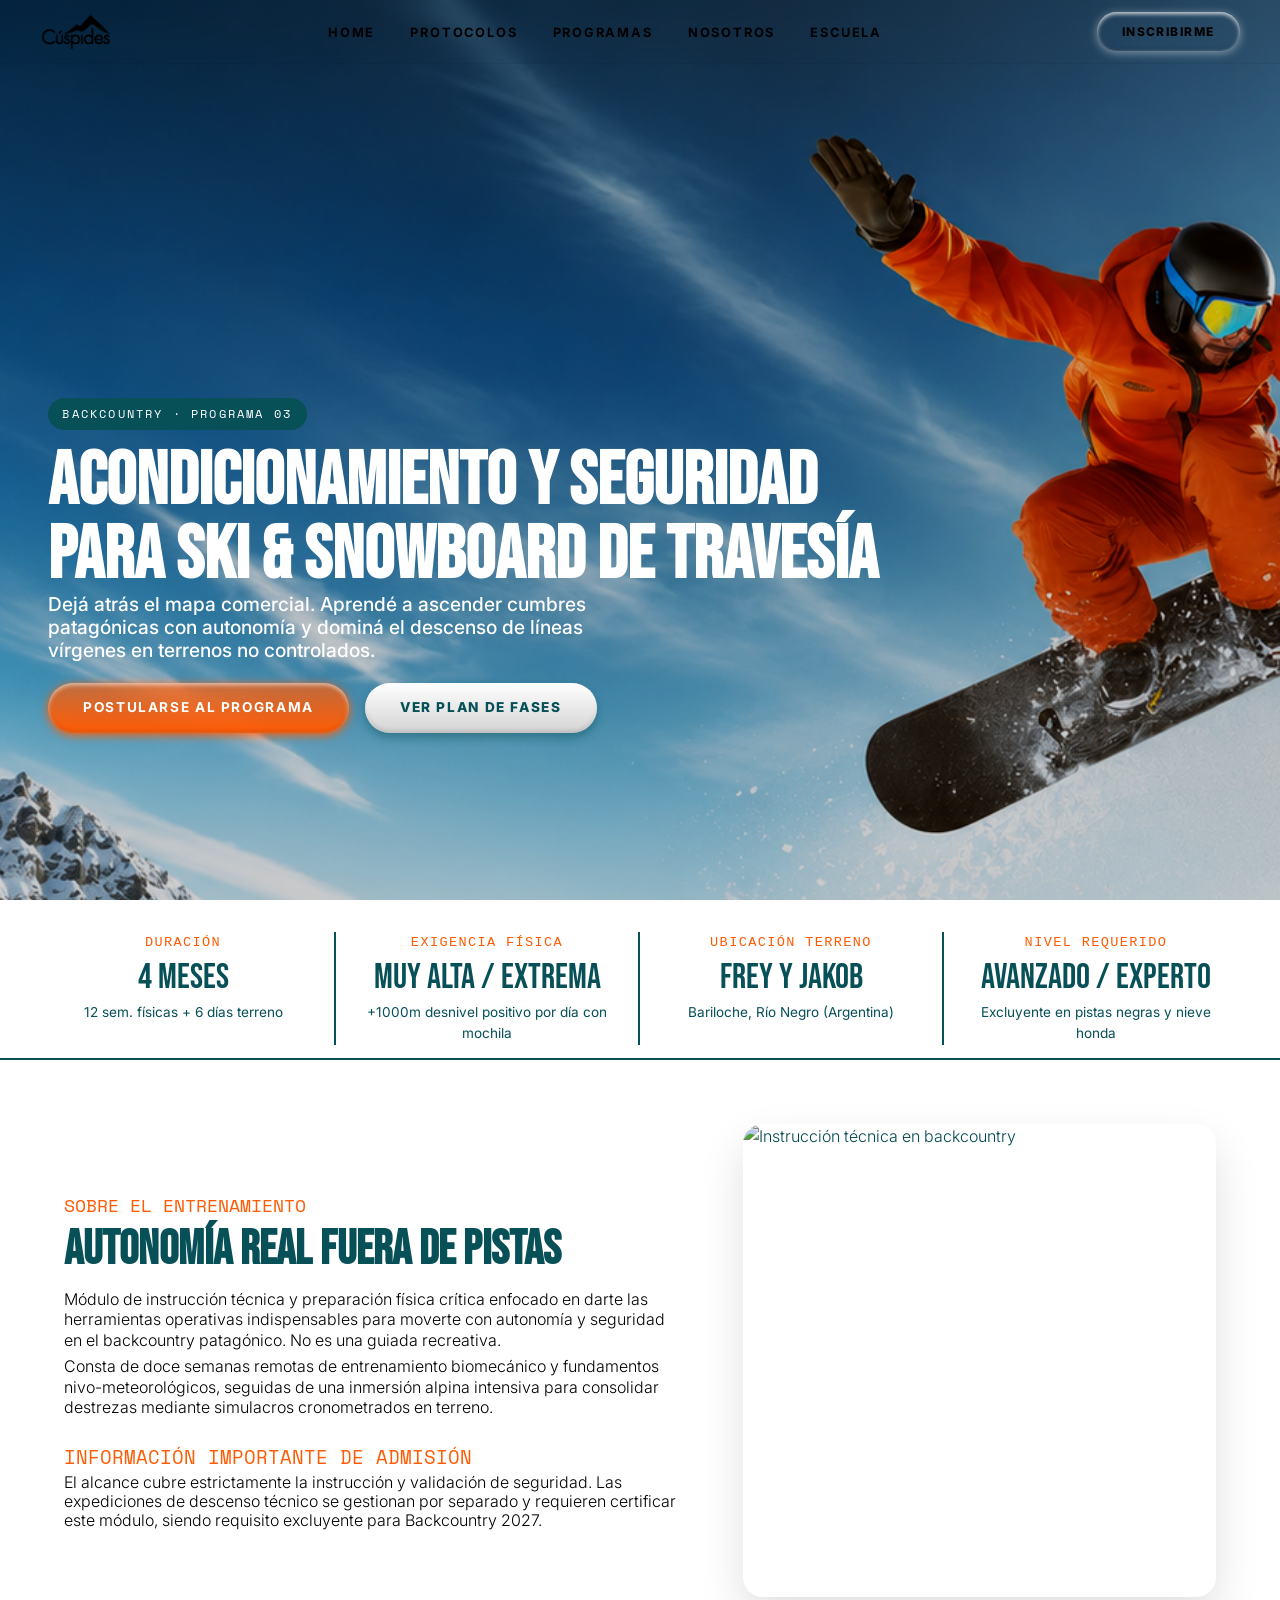
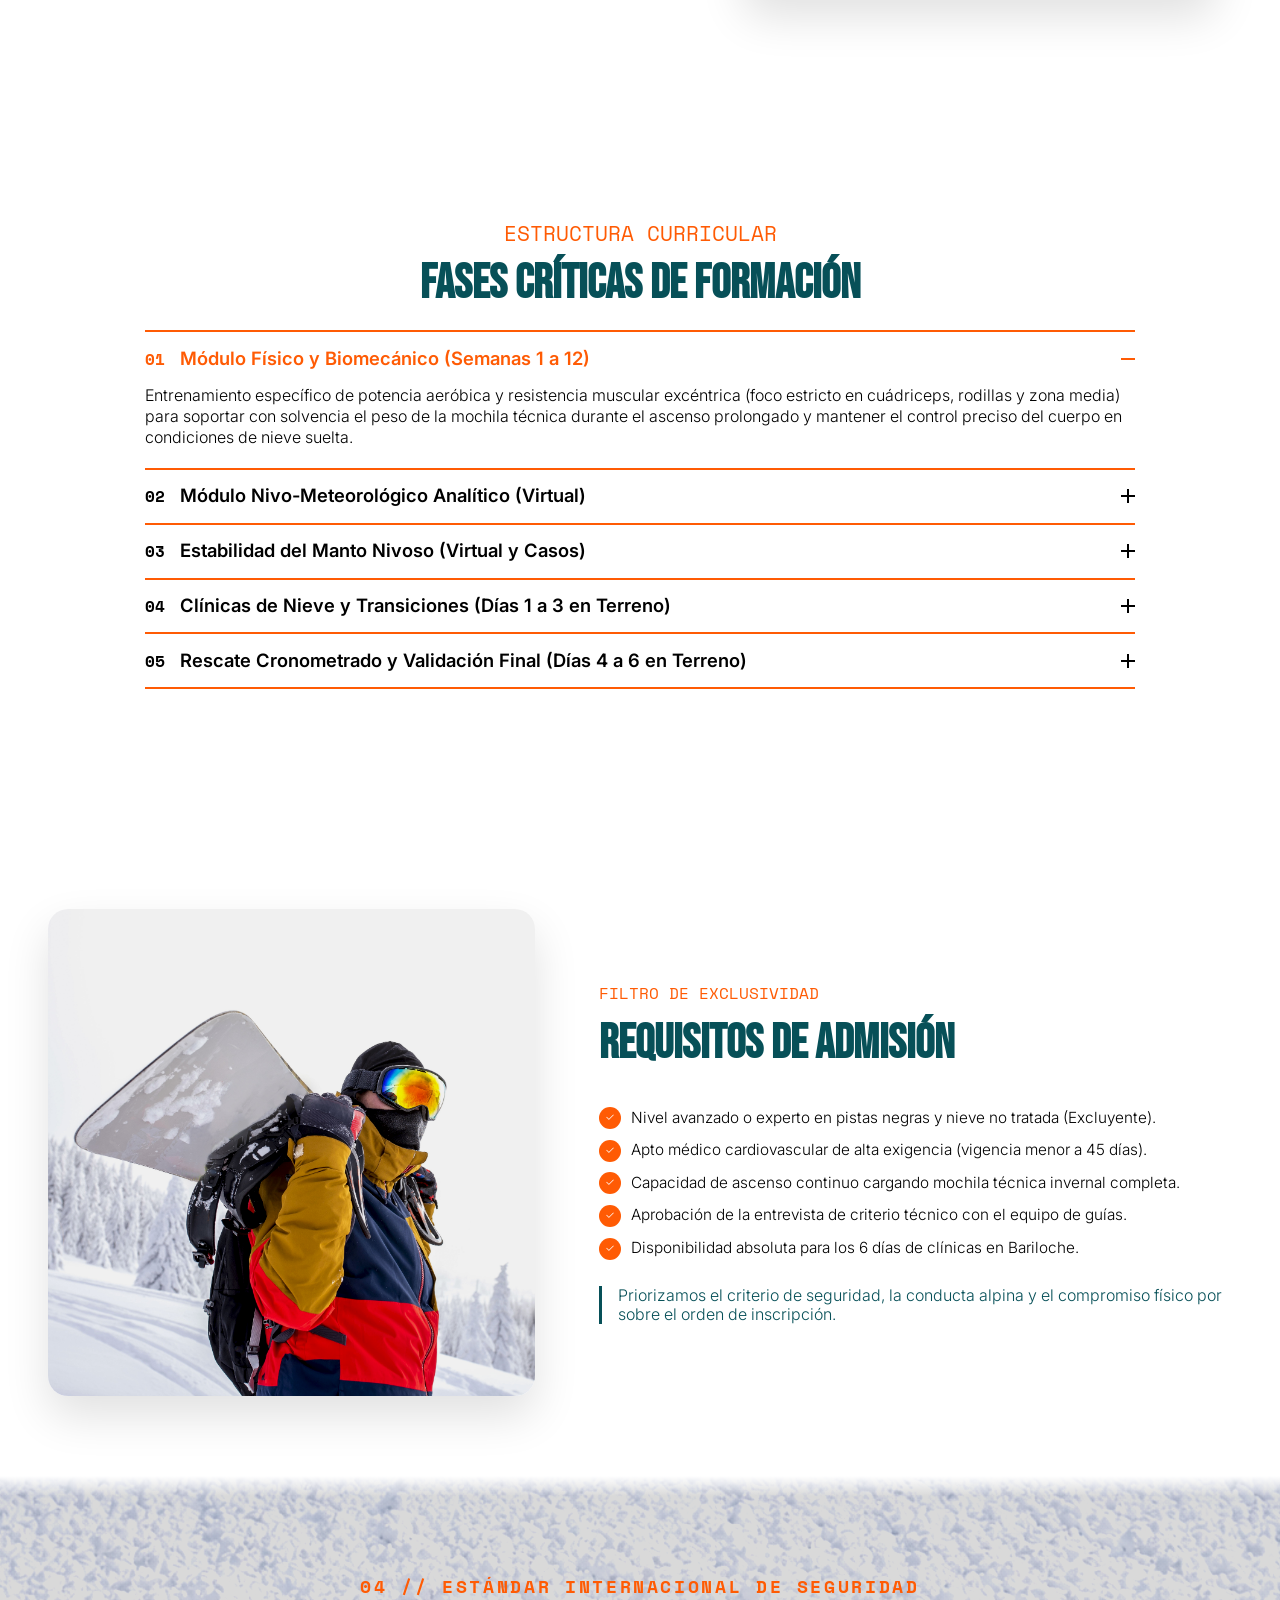
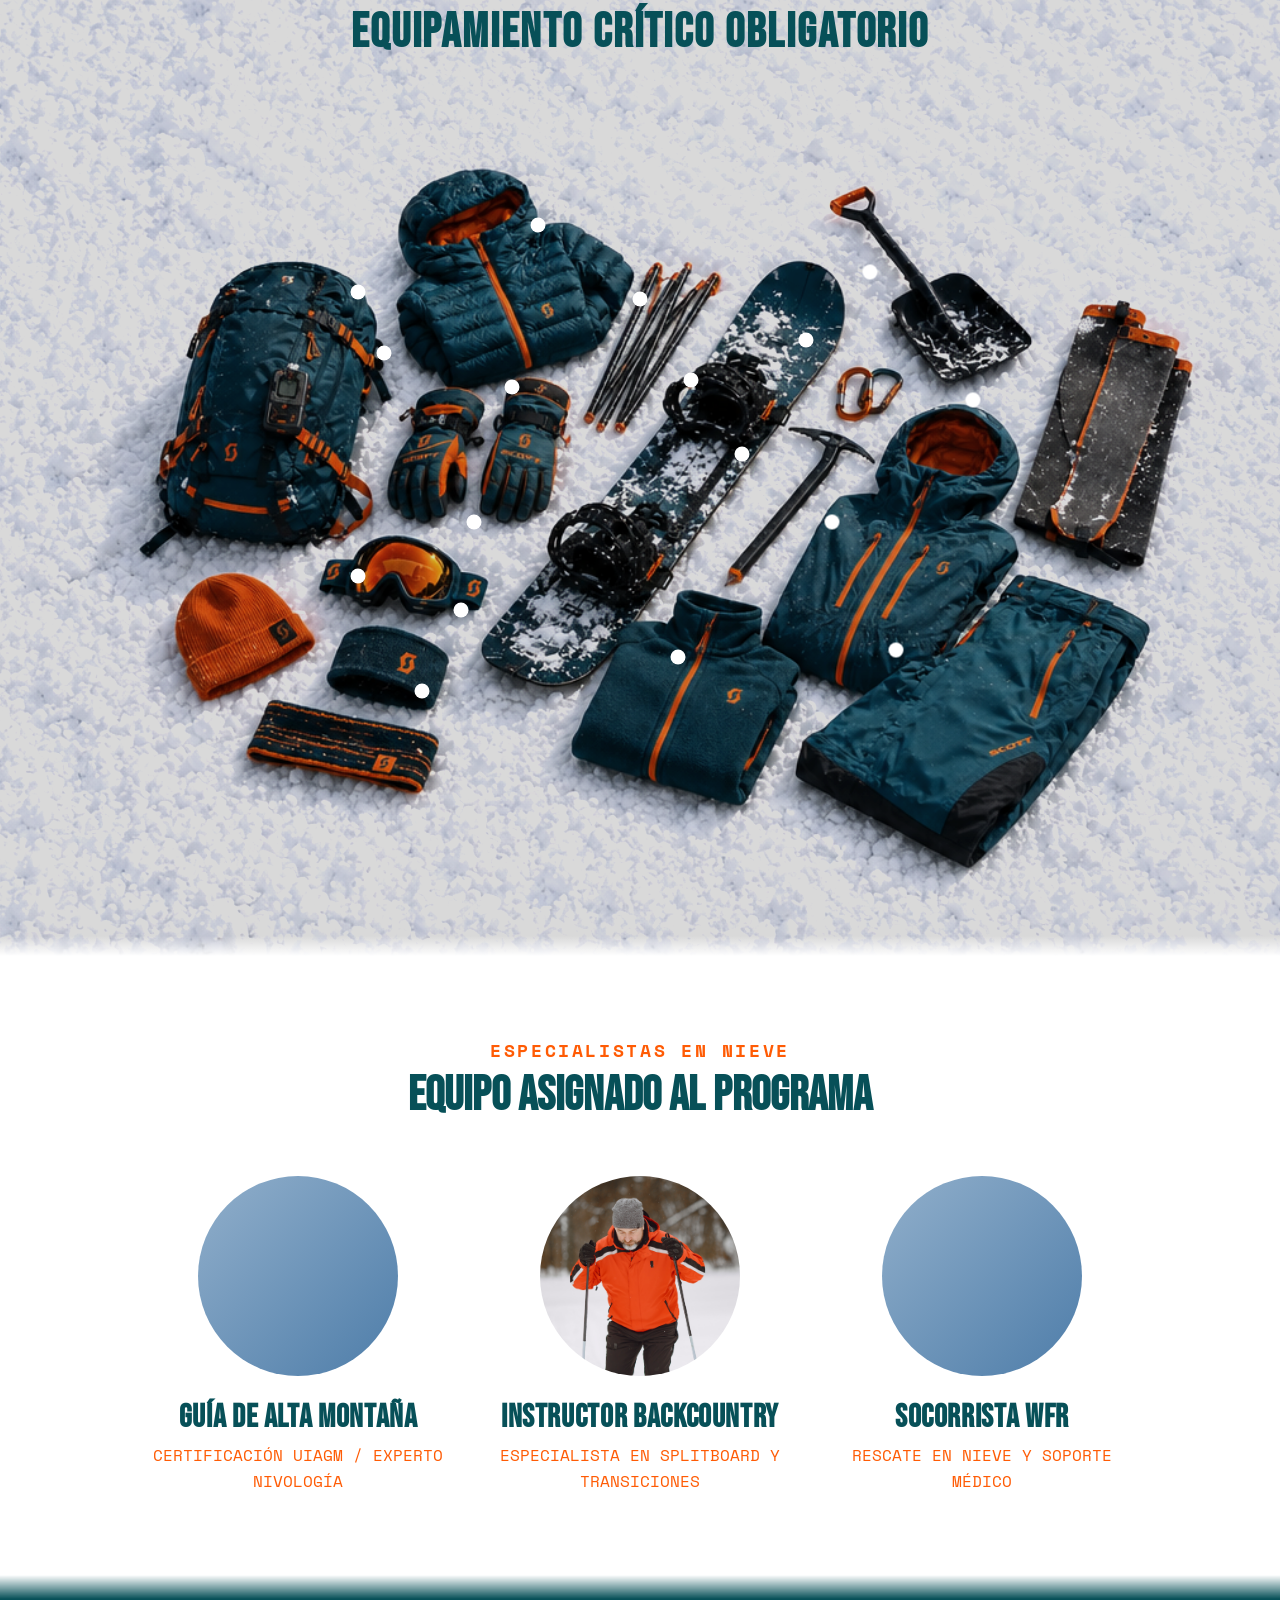
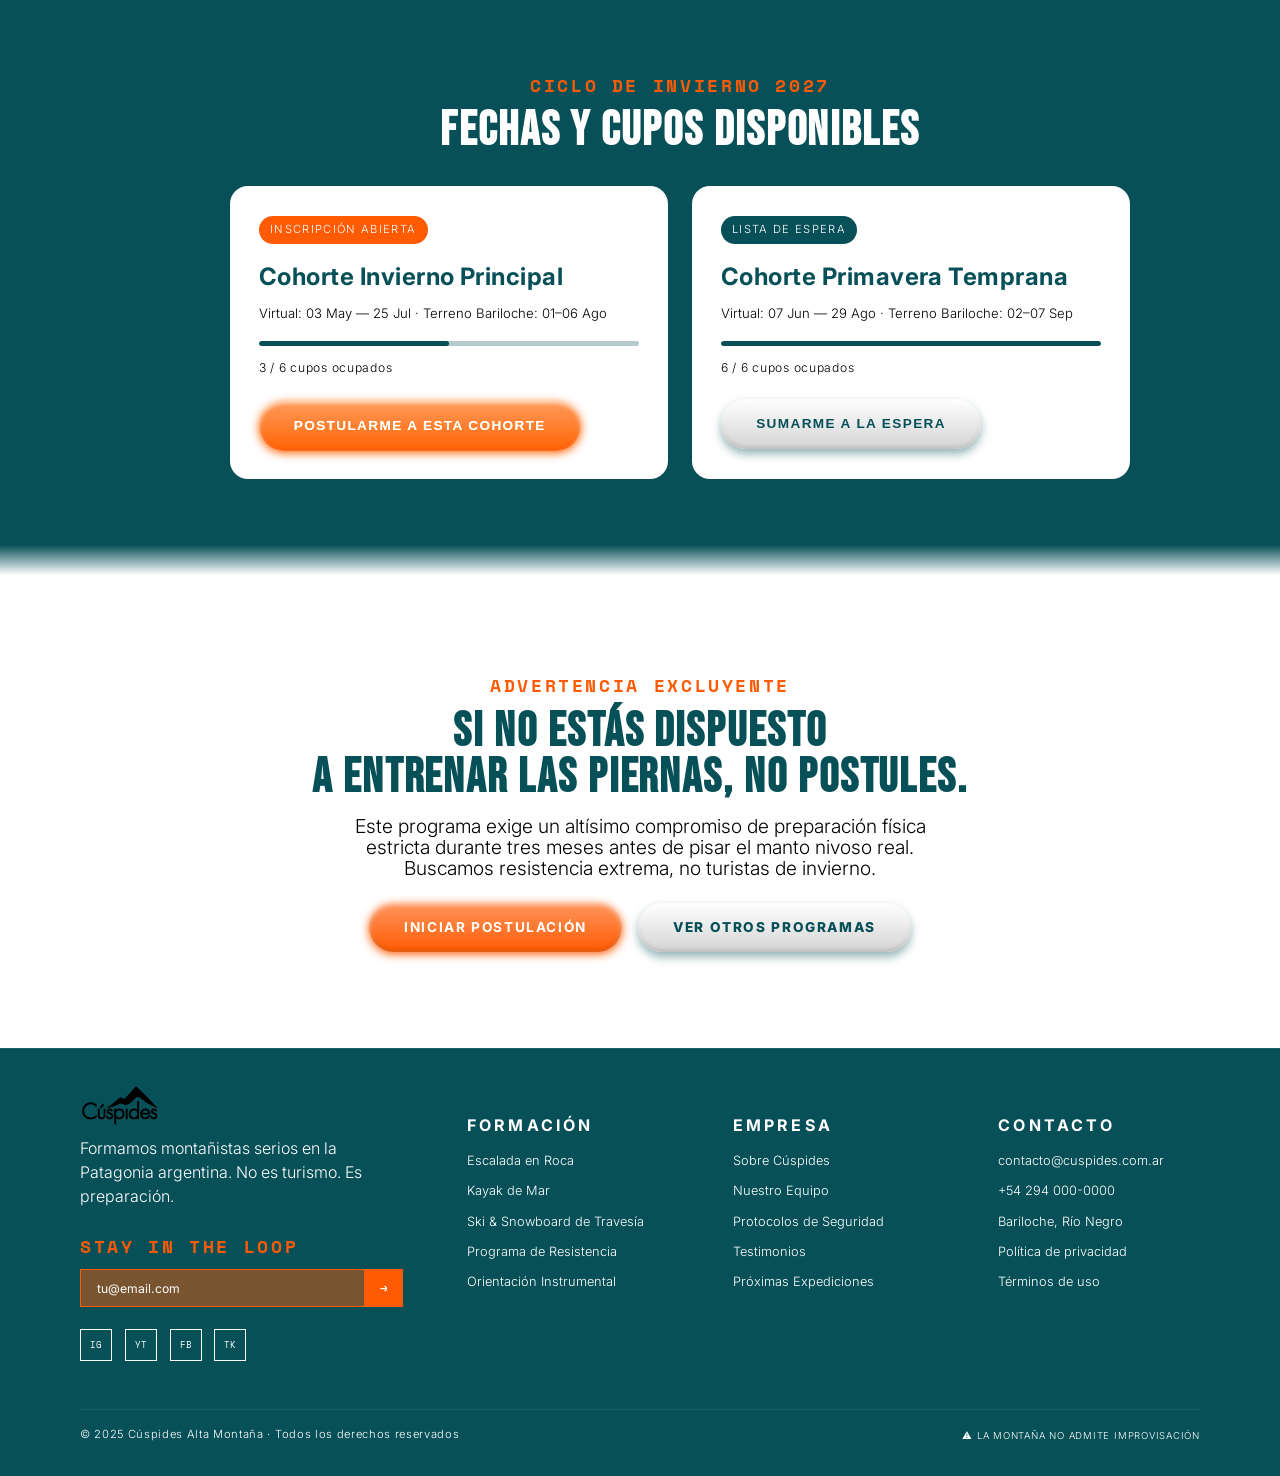
==== commit 9a225f25: "mm" ====
--- a/detalle.html
+++ b/detalle.html
@@ -13,33 +13,32 @@
 
   
  <header class="header">
-    <a href="#" class="nav-logo"><img src="fotos/marca2.png" alt="Cúspides" class="logo-img"/></a>
+    <a href="#home" class="nav-logo"><img src="fotos/marca2.png" alt="Cúspides" class="logo-img"/></a>
     <ul class="nav-links">
-      <li><a href="#">HOME</a></li>
-      <li><a href="#protocolos">PROTOCOLOS</a></li>
-      <li><a href="#programas">PROGRAMAS</a></li>
-      <li><a href="#nosotros">NOSOTROS</a></li>
-      <li><a href="#escuela">ESCUELA</a></li>
+      <li><a href="index.html">HOME</a></li>
+      <li><a href="index.html">PROTOCOLOS</a></li>
+      <li><a href="index.html">PROGRAMAS</a></li>
+      <li><a href="index.html">NOSOTROS</a></li>
+      <li><a href="index.html">ESCUELA</a></li>
     </ul>
-    <a href="#programas" class="nav-cta nav-cta--pill">Inscribirme</a>
+    <a href="#fechas" class="nav-cta nav-cta--pill">Inscribirme</a>
   </header>
 
   
   
   <!-- HERO DEL CURSO -->
-  <section class="curso-hero">
+  <section class="curso-hero" id="home"> 
     <div class="curso-hero-media">
-      <img src="fotos/2%20(3).jpg" alt="Rider ascendiendo una pendiente de nieve virgen con pieles de foca en Bariloche" class="curso-hero-img"/>
+      <img src="fotos/33.png" alt="Rider ascendiendo una pendiente de nieve virgen con pieles de foca en Bariloche" class="curso-hero-img"/>
       <div class="curso-hero-fade"></div>
     </div>
     <div class="curso-hero-content">
       <span class="curso-badge">Backcountry · Programa 03</span>
       <h1 class="curso-hero-title">Acondicionamiento y Seguridad para Ski & Snowboard de Travesía</h1>
       <p class="curso-hero-sub">
-        Dejá atrás los medios de elevación y las pistas pisadas. El verdadero descenso empieza donde termina el mapa comercial. Este programa te prepara para ascender cumbres patagónicas de manera autónoma y buscar líneas de nieve virgen en terrenos no controlados.
-      </p>
+        Dejá atrás el mapa comercial. Aprendé a ascender cumbres patagónicas con autonomía y dominá el descenso de líneas vírgenes en terrenos no controlados. </p>
       <div class="curso-hero-btns">
-        <a href="#postular" class="btn btn--primary">Postularse al Programa</a>
+        <a href="#fechas" class="btn btn--primary">Postularse al Programa</a>
         <a href="#modulos" class="btn btn--secondary">Ver Plan de Fases</a>
       </div>
     </div>
@@ -80,7 +79,7 @@
     <div class="curso-programa-container">
       
       <div class="curso-programa-left">
-        <p class="curso-sub">Sobre el Entrenamiento</p>
+        <p class="curso-sub">SOBRE EL ENTRENAMIENTO</p>
         <h2 class="curso-title">Autonomía Real Fuera de Pistas</h2>
         <div class="curso-programa-texto">
           <p>
@@ -91,7 +90,7 @@
           </p>
         </div>
         <div class="precards-regla-box curso-regla-box">
-          <span class="regla-tag">Información Importante de Admisión</span>
+          <span class="regla-tag">INFORMACIÓN IMPORTANTE DE ADMISIÓN</span>
           <p>
             El alcance cubre estrictamente la instrucción y validación de seguridad. Las expediciones de descenso técnico se gestionan por separado y requieren certificar este módulo, siendo requisito excluyente para Backcountry 2027.
           </p>
@@ -101,7 +100,7 @@
       <!-- COLUMNA DERECHA: IMAGEN (Agregada acá) -->
       <div class="curso-programa-right">
         <div class="curso-img-wrap">
-          <img src="tu-imagen-de-snowboard.jpg" alt="Instrucción técnica en backcountry" class="curso-img">
+          <img src="fotos/2%20(3).jpg" alt="Instrucción técnica en backcountry" class="curso-img">
         </div>
       </div>
 
@@ -112,7 +111,7 @@
 <section class="curso-modulos-seccion reveal" id="modulos">
     <div class="faq-container curso-modulos-container">
       <div class="curso-modulos-header">
-        <p class="modulos-eyebrow">Estructura Curricular</p>
+        <p class="modulos-eyebrow">ESTRUCTURA CURRICULAR</p>
         <h2 class="modulos-title">Fases Críticas de Formación</h2>
       </div>
       <div class="faq-lista curso-modulos-lista">
@@ -178,7 +177,7 @@
         <img src="fotos/instr.jpg" class="curso-requisitos-img" alt="Postulante rindiendo pruebas físicas invernales en la Patagonia"/>
       </div>
       <div class="curso-requisitos-content">
-       <p class="curso-eyebrow">Filtro de Exclusividad</p>
+       <p class="curso-eyebrow">FILTRO DE EXCLUSIVIDAD</p>
         <h2 class="curso-title">Requisitos de Admisión</h2>
         <ul class="curso-check-lista">
           <li><span class="curso-check">✓</span> Nivel avanzado o experto en pistas negras y nieve no tratada (Excluyente).</li>
@@ -207,7 +206,7 @@
     <div class="gear-stage">
       <img class="gear-img" id="gearImg" src="fotos/equipo.png" alt="Equipamiento técnico de seguridad y travesía Cúspides"/>
 
-      <div class="hotspot" style="left: 15%; top: 35%;" data-col="left">
+      <div class="hotspot" style="left: 28%; top: 28%;" data-col="left">
         <div class="dot-pulse"></div>
         <div class="gear-tooltip">
           <div class="tooltip-title">Mochila Técnica de Montaña</div>
@@ -215,7 +214,7 @@
         </div>
       </div>
 
-      <div class="hotspot" style="left: 15%; top: 32%;" data-col="left">
+      <div class="hotspot" style="left: 30%; top: 37%;" data-col="left">
         <div class="dot-pulse"></div>
         <div class="gear-tooltip">
           <div class="tooltip-title">ARVA / Tracker</div>
@@ -223,7 +222,7 @@
         </div>
       </div>
 
-      <div class="hotspot" style="left: 10%; top: 68%;" data-col="left">
+      <div class="hotspot" style="left: 28%; top: 70%;" data-col="left">
         <div class="dot-pulse"></div>
         <div class="gear-tooltip">
           <div class="tooltip-title">Gorro Térmico</div>
@@ -231,7 +230,7 @@
         </div>
       </div>
 
-      <div class="hotspot" style="left: 26%; top: 60%;" data-col="left">
+      <div class="hotspot" style="left: 37%; top: 62%;" data-col="left">
         <div class="dot-pulse"></div>
         <div class="gear-tooltip">
           <div class="tooltip-title">Gafas (Goggles)</div>
@@ -239,7 +238,7 @@
         </div>
       </div>
 
-      <div class="hotspot" style="left: 23%; top: 73%;" data-col="left">
+      <div class="hotspot" style="left: 36%; top: 75%;" data-col="left">
         <div class="dot-pulse"></div>
         <div class="gear-tooltip">
           <div class="tooltip-title">Cinta Térmica / Vincha</div>
@@ -247,7 +246,14 @@
         </div>
       </div>
 
-      <div class="hotspot" style="left: 33%; top: 44%;" data-col="left">
+      <div class="hotspot" style="left: 33%; top: 87%;" data-col="left">
+        <div class="dot-pulse"></div>
+        <div class="gear-tooltip">
+          <div class="tooltip-title">Ski straps / Cinta para esquies</div>
+          <div class="tooltip-desc">Elemento de acople mecánico diseñado para inmovilizar y agrupar de forma paralela un par de esquís.</div>
+        </div>
+      </div>
+      <div class="hotspot" style="left: 40%; top: 42%;" data-col="left">
         <div class="dot-pulse"></div>
         <div class="gear-tooltip">
           <div class="tooltip-title">Guantes Técnicos</div>
@@ -255,7 +261,7 @@
         </div>
       </div>
 
-      <div class="hotspot" style="left: 35%; top: 18%;" data-col="left">
+      <div class="hotspot" style="left: 42%; top: 18%;" data-col="left">
         <div class="dot-pulse"></div>
         <div class="gear-tooltip">
           <div class="tooltip-title">Plumón / Campera de Abrigo</div>
@@ -263,7 +269,7 @@
         </div>
       </div>
 
-      <div class="hotspot" style="left: 49%; top: 29%;" data-col="left">
+      <div class="hotspot" style="left: 50%; top: 29%;" data-col="left">
         <div class="dot-pulse"></div>
         <div class="gear-tooltip">
           <div class="tooltip-title">Sonda de Aluminio</div>
@@ -280,7 +286,7 @@
         </div>
       </div>
 
-      <div class="hotspot" style="left: 60%; top: 52%;" data-col="right">
+      <div class="hotspot" style="left: 58%; top: 52%;" data-col="right">
         <div class="dot-pulse"></div>
         <div class="gear-tooltip">
           <div class="tooltip-title">Piolet Ligero</div>
@@ -288,7 +294,7 @@
         </div>
       </div>
 
-      <div class="hotspot" style="left: 68%; top: 37%;" data-col="right">
+      <div class="hotspot" style="left: 63%; top: 35%;" data-col="right">
         <div class="dot-pulse"></div>
         <div class="gear-tooltip">
           <div class="tooltip-title">Mosquetones HMS</div>
@@ -296,7 +302,7 @@
         </div>
       </div>
 
-      <div class="hotspot" style="left: 76%; top: 25%;" data-col="right">
+      <div class="hotspot" style="left: 68%; top: 25%;" data-col="right">
         <div class="dot-pulse"></div>
         <div class="gear-tooltip">
           <div class="tooltip-title">Pala de Nieve</div>
@@ -304,7 +310,7 @@
         </div>
       </div>
 
-      <div class="hotspot" style="left: 89%; top: 44%;" data-col="right">
+      <div class="hotspot" style="left: 76%; top: 44%;" data-col="right">
         <div class="dot-pulse"></div>
         <div class="gear-tooltip">
           <div class="tooltip-title">Pieles de Foca</div>
@@ -312,7 +318,7 @@
         </div>
       </div>
 
-      <div class="hotspot" style="left: 71%; top: 62%;" data-col="right">
+      <div class="hotspot" style="left: 65%; top: 62%;" data-col="right">
         <div class="dot-pulse"></div>
         <div class="gear-tooltip">
           <div class="tooltip-title">Indumentaria / Caparazón Exterior</div>
@@ -320,7 +326,7 @@
         </div>
       </div>
 
-      <div class="hotspot" style="left: 52%; top: 79%;" data-col="right">
+      <div class="hotspot" style="left: 53%; top: 82%;" data-col="right">
         <div class="dot-pulse"></div>
         <div class="gear-tooltip">
           <div class="tooltip-title">Capa Intermedia (Fleece)</div>
@@ -328,7 +334,7 @@
         </div>
       </div>
 
-      <div class="hotspot" style="left: 76%; top: 81%;" data-col="right">
+      <div class="hotspot" style="left: 70%; top: 81%;" data-col="right">
         <div class="dot-pulse"></div>
         <div class="gear-tooltip">
           <div class="tooltip-title">Pantalón Técnico Impermeable</div>
@@ -343,7 +349,7 @@
   <section class="curso-staff-seccion reveal" id="staff">
     <div class="curso-staff-header">
       <p class="section-eyebrow">Especialistas en Nieve</p>
-      <h2 class="staff-title">Staff Asignado al Programa</h2>
+      <h2 class="staff-title">Equipo Asignado al Programa</h2>
     </div>
     <div class="curso-staff-grid">
       <div class="curso-staff-card">
@@ -351,21 +357,21 @@
           <img src="fotos/22.jpg" alt="Instructor principal experto en nivo-meteorología y seguridad" onerror="this.parentElement.classList.add('curso-staff-fallback')"/>
         </div>
         <h3>Guía de Alta Montaña</h3>
-        <span class="curso-staff-rol">Certificación UIAGM / Experto Nivología</span>
+        <span class="staff-rol">Certificación UIAGM / Experto Nivología</span>
       </div>
       <div class="curso-staff-card">
         <div class="curso-staff-img-wrap">
           <img src="fotos/guia.jpg" alt="Instructor asistente especialista en backcountry técnico" onerror="this.parentElement.classList.add('curso-staff-fallback')"/>
         </div>
         <h3>Instructor Backcountry</h3>
-        <span class="curso-staff-rol">Especialista en Splitboard y Transiciones</span>
+        <span class="staff-rol">Especialista en Splitboard y Transiciones</span>
       </div>
       <div class="curso-staff-card">
         <div class="curso-staff-img-wrap">
           <img src="fotos/soco.jpg" alt="Socorrista de montaña especializado en entorno invernal" onerror="this.parentElement.classList.add('curso-staff-fallback')"/>
         </div>
         <h3>Socorrista WFR</h3>
-        <span class="curso-staff-rol">Rescate en Nieve y Soporte Médico</span>
+        <span class="staff-rol">Rescate en Nieve y Soporte Médico</span>
       </div>
     </div>
   </section>
@@ -384,7 +390,7 @@
           <div class="curso-fecha-barra"><div class="curso-fecha-barra-fill" style="width:50%"></div></div>
           <span>3 / 6 cupos ocupados</span>
         </div>
-        <a href="#postular" class="curso-btn">Postularme a esta Cohorte</a>
+        <a href="#postular" class="fecha-btn">Postularme a esta Cohorte</a>
       </div>
       <div class="curso-fecha-card">
         <span class="curso-fecha-tag curso-fecha-tag--espera">Lista de Espera</span>
@@ -394,7 +400,7 @@
           <div class="curso-fecha-barra"><div class="curso-fecha-barra-fill" style="width:100%"></div></div>
           <span>6 / 6 cupos ocupados</span>
         </div>
-        <a href="#postular" class="curso-btn">Sumarme a la Espera</a>
+        <a href="#postular" class="-btn">Sumarme a la Espera</a>
       </div>
     </div>
   </section>
@@ -409,22 +415,22 @@
       </p>
       <div class="curso-cta-btns">
         <a href="#" class="btn btn--primary">Iniciar Postulación</a>
-        <a href="index.html#seccion-cards" class="btn btn--secondary">Ver Otros Programas</a>
-      </div>
-    </div>
-  </section>
-
-  <!-- FOOTER -->
-<footer id="newsletter">
+        <a href="index.html" class="btn btn--secondary">Ver Otros Programas</a>
+      </div>
+    </div>
+  </section>
+
+  <!-- FOOTER -->  <!-- FOOTER -->
+  <footer id="newsletter">
     <div class="footer-top">
       <div>
-        <a href="#" class="footer-logo"><img src="fotos/marca2.png" alt="Cúspides" class="logo-img logo-img--footer"></a>
+        <a href="#" class="logo"><img src="fotos/marca2.png" alt="Cúspides" class="logo"/></a>
         <p class="footer-tagline">
           Formamos montañistas serios en la Patagonia argentina. No es turismo. Es preparación.
         </p>
         <p class="section-eyebrow" style="margin-bottom:0.6rem;">Stay in the Loop</p>
         <div class="footer-newsletter">
-          <input class="footer-input" type="email" placeholder="tu@email.com">
+          <input class="footer-input" type="email" placeholder="tu@email.com"/>
           <button class="footer-btn">→</button>
         </div>
         <div class="footer-socials">
@@ -437,27 +443,27 @@
       <div class="footer-col">
         <h4>Formación</h4>
         <ul>
-          <li><a href="#">Introducción a la Alta Montaña</a></li>
-          <li><a href="#">Escalada en Hielo</a></li>
-          <li><a href="#">Travesías Invernales</a></li>
-          <li><a href="#">Expediciones Glaciares</a></li>
-          <li><a href="#">Programa Elite</a></li>
+          <li><a href="#programas">Escalada en Roca</a></li>
+          <li><a href="#programs">Kayak de Mar</a></li>
+          <li><a href="detalle.html">Ski & Snowboard de Travesía</a></li>
+          <li><a href="#programas">Programa de Resistencia</a></li>
+          <li><a href="#programas">Orientación Instrumental </a></li>
         </ul>
       </div>
       <div class="footer-col">
         <h4>Empresa</h4>
         <ul>
-          <li><a href="#">Sobre Cúspides</a></li>
-          <li><a href="#">Nuestro Equipo</a></li>
-          <li><a href="#">Protocolos de Seguridad</a></li>
-          <li><a href="#">Testimonios</a></li>
-          <li><a href="#">Próximas Expediciones</a></li>
+          <li><a href="#index">Sobre Cúspides</a></li>
+          <li><a href="#nosotros">Nuestro Equipo</a></li>
+          <li><a href="#protocolos">Protocolos de Seguridad</a></li>
+          <li><a href="#testimonios">Testimonios</a></li>
+          <li><a href="#escuela">Próximas Expediciones</a></li>
         </ul>
       </div>
       <div class="footer-col">
         <h4>Contacto</h4>
         <ul>
-          <li><a href="#">contacto@cuspides.com.ar</a></li>
+           <li><a href="#">contacto@cuspides.com.ar</a></li>
           <li><a href="#">+54 294 000-0000</a></li>
           <li><a href="#">Bariloche, Río Negro</a></li>
           <li><a href="#">Política de privacidad</a></li>
@@ -469,7 +475,7 @@
       <span class="footer-legal">© 2025 Cúspides Alta Montaña · Todos los derechos reservados</span>
       <span class="footer-warning">⚠ La montaña no admite improvisación</span>
     </div>
-</footer>
+  </footer>
 
   <script src="script1.js"></script>
 
--- a/detalle.css
+++ b/detalle.css
@@ -70,6 +70,7 @@
 }
 
 /*botones*/
+/* ── 4. BOTONES (SISTEMA INTERACTIVO INVERTIDO — CAPTURA) ── *//* 1. Base del botón (Solo estructura, sin colores) */
 .btn {
   display: inline-flex;
   align-items: center;
@@ -84,41 +85,68 @@
   white-space: nowrap; 
   border-radius: 50px; 
   box-sizing: border-box;
-  transition: transform 0.25s ease, background-color 0.25s ease, color 0.25s ease, border-color 0.25s ease, box-shadow 0.25s ease;
+  transition: all 0.3s ease;
   cursor: pointer;
 }
 
-/* Botón Principal (Postularse: Base Naranja -> Hover Blanco)[cite: 6] */
-.btn {
-  background-color: #FF5B04; 
-  color: #FFFFFF;
-  border: 2px solid #FF5B04; 
-}
-
-.btn:hover {
+/* 2. Botón Principal (Cristal Naranja) */
+.btn--primary {
+  color: #ffffff;
+background: linear-gradient(to bottom , #ff5b04a5 0%, #FF5B04 100%);
+
+  
+  /* Desenfoque del fondo */
+  backdrop-filter: blur(12px);
+  -webkit-backdrop-filter: blur(12px); /* Obligatorio para Safari */
+  
+  
+  /* LA MAGIA AQUÍ: Luz pegando arriba (inset blanco) y sombra abajo (inset negro) */
+  box-shadow: 
+    inset 0 2px 4px rgba(255, 255, 255, 0.6), /* Brillo superior */
+    inset 0 -2px 4px rgba(0, 0, 0, 0.15),     /* Sombra inferior interna */
+    0 2px 10px #FF5B04;       /* Sombra exterior flotante */
+}
+
+.btn--primary:hover {
   transform: translateY(-2px);
-  background-color: var(--color-white);
-  color: #FF5B04;
-  border-color: #FF5B04;
-  box-shadow: 0 6px 20px rgba(255, 91, 4, 0.5); 
-}
-
-/* Botón Secundario (Saber Más: Base Blanca -> Hover Naranja)[cite: 6] */
+   background: linear-gradient(to bottom , #ffffff 0%, #b1b1b1 180%);
+ color: #075058;
+  box-shadow: 
+    inset 0 2px 4px rgba(255, 255, 255, 0.8),
+    inset 0 -2px 4px rgba(0, 0, 0, 0.15),
+    0 5px 10px rgba(7, 80, 88, 0.43);
+}
+
+/* 3. Botón Secundario (Cristal Claro/Blanco) */
 .btn--secondary {
-  background-color: var(--color-white) !important; 
-  color: #FF5B04 !important;
-  border: 2px solid #FF5B04 !important;
-  box-shadow: 0 4px 15px rgba(0, 0, 0, 0.06); 
+  color: #075058;
+  font-weight: 800;
+   background: linear-gradient(to bottom , #ffffff 0%, #b1b1b1 180%);
+  /* Gradiente blanco translúcido */
+  backdrop-filter: blur(12px);
+  -webkit-backdrop-filter: blur(12px);
+
+  /* Mismo truco de luz para el botón claro */
+  box-shadow: 
+    inset 0 2px 4px rgba(255, 255, 255, 0.8),
+    inset 0 -2px 4px rgba(0, 0, 0, 0.15),
+    0 5px 10px rgba(7, 80, 88, 0.43);
 }
 
 .btn--secondary:hover {
-  transform: translateY(-2px) !important;
-  background-color: #FF5B04 !important;
-  color: var(--color-white) !important;
-  border-color: #FF5B04 !important;
-  box-shadow: 0 6px 20px rgba(255, 91, 4, 0.4) !important;
-}
-
+  color: #ffffff;
+background: linear-gradient(to bottom , #ff5b04a5 0%, #FF5B04 100%);
+
+  
+  /* Desenfoque del fondo */
+  backdrop-filter: blur(12px);
+  -webkit-backdrop-filter: blur(12px); /* Obligatorio para Safari */
+  /* LA MAGIA AQUÍ: Luz pegando arriba (inset blanco) y sombra abajo (inset negro) */
+  box-shadow: 
+    inset 0 2px 4px rgba(255, 255, 255, 0.6), /* Brillo superior */
+    inset 0 -2px 4px rgba(0, 0, 0, 0.15),     /* Sombra inferior interna */
+    0 5px 10px #FF5B04;     
+}
 /* ── 3. NAV FLOTANTE TRANSPARENTE ── */
 .header {
   position: fixed;        
@@ -166,13 +194,9 @@
   font-weight: 700;
   letter-spacing: 0.14em;
   text-transform: uppercase;
-  color: #FF5B04;
+  color: #000000;
   text-decoration: none;
   transition: color 0.2s;
-}
-
-.nav-links a:hover { 
-  color: #075058; 
 }
 
 .nav-cta--pill {
@@ -180,20 +204,54 @@
   align-items: center;
   justify-content: center;
   padding: 10px 25px; 
-  font-family: Arial, sans-serif;
-  font-size: 0.85rem;
-  font-weight: 700;
+  font-family: 'inter', sans-serif;
+  font-size: 0.75rem;
   text-transform: uppercase;
-  letter-spacing: 0.1em;
+  letter-spacing: 0.12em;
   text-decoration: none;
   white-space: nowrap; 
   border-radius: 50px; 
-  background: #FF5B04;
-  color: var(--color-bg); 
-  box-shadow: 0 4px 15px rgba(255, 91, 4, 0.4); 
-  transition: transform 0.2s ease, filter 0.2s ease;
+  
+  color: #000000;
+  font-weight: 800;
+background-color: transparent;
+  backdrop-filter: blur(12px);
+  -webkit-backdrop-filter: blur(12px);
+  /* Mismo truco de luz para el botón claro */
+  box-shadow: 
+    inset 0 2px 4px rgba(255, 255, 255, 0.8),
+    inset 0 -2px 4px rgba(0, 0, 0, 0.15),
+    0 2px 10px rgba(255, 255, 255, 0.44);
+}
+
+.nav-cta--pill:hover { 
+  
+   background: linear-gradient(to bottom , #ffffff 50%, #dbdbdb 180%);
+  /* Gradiente blanco translúcido */
+  backdrop-filter: blur(12px);
+  transform: translateY(-2px);
+  color: #075058;
+  box-shadow: 
+    inset 0 2px 4px rgba(255, 255, 255, 0.8),
+    inset 0 -2px 4px rgba(0, 0, 0, 0.15),
+    0 5px 10px #ffffff;/* Sombra exterior flotante */
+  display: inline-flex;
+  align-items: center;
+  justify-content: center;
+  padding: 10px 25px; 
+  font-family: var(--font-cuerpo), sans-serif;
+  font-size: 0.75rem;
+  text-transform: uppercase;
+  letter-spacing: 0.12em;
+  text-decoration: none;
+  white-space: nowrap; 
+  border-radius: 50px; 
+  box-sizing: border-box;
+  transition: background-color 0.25s ease, color 0.25s ease, border-color 0.25s ease, box-shadow 0.25s ease;
   cursor: pointer;
-}
+} 
+
+
 /* Control responsive para que no colapse en pantallas chicas */
 @media (max-width: 992px) {
   .header {
@@ -230,7 +288,8 @@
 
 .curso-hero-img {
   width: 100%;
-  height: 100%;
+  height: 130%;
+  top: 10px;
   object-fit: cover;
   filter: brightness(0.8) saturate(1.1) contrast(1.05);
 }
@@ -238,6 +297,7 @@
 .curso-hero-content {
   position: relative;
   z-index: 2;
+top:-100px;
   padding: 4rem 3rem 4.2rem;
   max-width: 1200px;
 }
@@ -258,16 +318,16 @@
   font-size: clamp(2.6rem, 6vw, 4.6rem);
   line-height: 1;
   color: #ffffff;
-  width: 900px;
+  width: 880px;
 }
 .curso-hero-sub {
   font-family: 'Inter', sans-serif;
   font-weight: 500;
   font-size: 1.2rem;
-  line-height: 1;
+  line-height: 1.2;
   color: #ffffff;
   max-width: 560px;
-  margin-bottom: 1.8rem;
+  margin-bottom: 1.3rem;
 }
 .curso-hero-btns { display: flex; gap: 1rem; flex-wrap: wrap; }
 
@@ -350,7 +410,7 @@
 .curso-sub {
   color: #FF5B04;
   font-size: 1.1rem;
-  margin-bottom: 10px;
+  margin-bottom: -7px;
   font-family: 'space mono'
 }
 
@@ -404,50 +464,27 @@
 /* 1. Contenedor principal con padding para que respiren los textos */
 .curso-modulos-seccion {
   position: relative;
-  background-color: #075056; /* Tu verde oscuro exacto */
   overflow: hidden;
   padding-top: 140px;    /* Espacio para el degradado superior */
   padding-bottom: 140px; /* Espacio para el degradado inferior */
 }
 
-/* 2. Base estructural de las capas de fusión */
-.curso-modulos-seccion::before,
-.curso-modulos-seccion::after {
-  content: "";
-  position: absolute;
-  left: 0;
-  width: 100%;
-  height: 40px; /* Profundidad del fundido a blanco */
-  pointer-events: none; /* Permite clickear los elementos de abajo sin problemas */
-  z-index: 10; /* Asegura que tape los bordes de la sección */
-}
-
-/* 3. Fusión superior (Blanco a Transparente) */
-.curso-modulos-seccion::before {
-  top: 0;
-  background: linear-gradient(to bottom, #ffffff 0%, rgba(255, 255, 255, 0) 100%);
-}
-
-/* 4. Fusión inferior (Transparente a Blanco) */
-.curso-modulos-seccion::after {
-  bottom: 0;
-  background: linear-gradient(to top, #ffffff 0%, rgba(255, 255, 255, 0) 100%);
-}
-
 .curso-modulos-container { 
   max-width: 990px; 
   margin: 0 auto;
 }
 .modulos-eyebrow { 
   text-align: center;
+  font-size: 1.3rem;
  color: var(--color-eyebrow);    
   font-family: var(--font-mono);
-  margin-bottom: 0.6rem; 
+  margin-bottom: -0.3rem; 
   margin-top: 1rem;
 }
 
 .modulos-title { 
-  color: white; 
+  color: #075058; 
+  font-size: 3rem;
   max-width: 1200px;
   text-align: center;
   font-family: var(--font-titulos);
@@ -472,7 +509,7 @@
   background: none;
   border: none;
   padding: 0.9rem 0;
-  color: white; /* Color oscuro principal para un contraste perfecto */
+  color: #000000; /* Color oscuro principal para un contraste perfecto */
   font-family: 'Inter', sans-serif;
   font-size: 1.15rem;
   font-weight: 600;
@@ -493,7 +530,7 @@
 /* Numeración de los módulos */
 .curso-modulo-num {
   font-family: 'Space Mono', monospace;
-  color: white; /* Cambiado a oscuro para legibilidad */
+  color: #000000; /* Cambiado a oscuro para legibilidad */
   margin-right: 0.6rem;
   font-size: 0.85em;
   font-weight: 700;
@@ -511,7 +548,7 @@
   font-family: 'Inter', sans-serif;
   font-size: 1rem;
   line-height: 1.3;
-  color: white; /* Texto oscuro ultra legible sobre el azul */
+  color: #000000; /* Texto oscuro ultra legible sobre el azul */
   padding: 0 0 1.3rem 0;
   margin: 0;
 }
@@ -528,7 +565,7 @@
 .faq-icono::after {
   content: '';
   position: absolute;
-  background-color: white;
+  background-color: #000000;
   transition: background-color 0.25s ease, transform 0.3s ease;
 }
 /* Línea horizontal del '+' */
@@ -587,7 +624,11 @@
 }
 .curso-eyebrow {
 color: var(--color-eyebrow);  
+  font-size: 1rem;
    font-family: var(--font-mono);
+}
+.curso-title{
+  font-size: 3rem;
 }
 .curso-check-lista {
   list-style: none;
@@ -644,7 +685,7 @@
 .equipamiento::before {
   content: "";
   position: absolute;
-  top: 0; left: 0; width: 100%; height: 100%;
+  top: 0; left: 0; width: 100%; height: 120%;
   background-image: url("fotos/equipo.png");
   background-size: cover;
   background-position: center center;
@@ -671,7 +712,7 @@
   position: absolute;
   left: 0;
   width: 100%;
-  height: 50px; /* Profundidad del esfumado */
+  height: 20px; /* Profundidad del esfumado */
   pointer-events: none;
   z-index: 20; /* Por encima de todo para pisar el fondo y los hotspots fugar a blanco */
 }
@@ -708,8 +749,8 @@
 }
 
 /* (El resto de tus estilos de .hotspot, .dot-pulse y .gear-tooltip se mantienen igual que antes) */
-
-/* ── HOTSPOTS & INTERACTIVIDAD (Se mantienen idénticos) ── */
+/* ── HOTSPOTS & INTERACTIVIDAD ── */
+/* ── HOTSPOTS & INTERACTIVIDAD ── */
 .hotspot {
   position: absolute;
   transform: translate(-50%, -50%);
@@ -717,16 +758,22 @@
   z-index: 10;
 }
 
+/* 🎯 EL ARREGLO: El contenedor salta al frente al pasar el mouse */
+.hotspot:hover,
+.hotspot.active {
+  z-index: 110; 
+}
+
 .dot-pulse {
   width: 15px;
   height: 15px;
   border-radius: 50%;
   background: #ffffff;
-  box-shadow: 0 0 0 0 #D96B27;
+  box-shadow: 0 0 0 0 #FF5B04;
   animation: pulse-dot 2.4s ease-out infinite;
   transition: transform 0.2s;
   position: relative;
-  z-index: 2;
+  z-index: 4;
 }
 
 .hotspot:hover .dot-pulse,
@@ -747,7 +794,7 @@
   content: '';
   position: absolute;
   top: 50%;
-  height: 1px;
+  height: 2px;
   background: #D96B27;
   transition: opacity 0.2s ease;
   opacity: 0;
@@ -771,21 +818,21 @@
   opacity: 1; 
 }
 
-/* ── TOOLTIPS INTERNOS ── */
+/* ── TOOLTIPS INTERNOS (Las cajas de texto que se habían borrado) ── */
 .gear-tooltip {
   position: absolute;
   top: 50%;
-  width: 280px;
-  background: rgba(7, 80, 86, 0.95); /* Tu verde oscuro Cúspides */
+  width: 300px;
+  background: #ffffff; 
   backdrop-filter: blur(12px);
   -webkit-backdrop-filter: blur(12px);
-  border: 1px solid #D96B27; /* Borde naranja ocre */
+  border: 2px solid #D96B27; 
   padding: 0.9rem 1.05rem;
-  opacity: 0;
+  opacity: 0; /* Esto es clave: los oculta por defecto */
   pointer-events: none;
   transition: opacity 0.22s ease, transform 0.22s ease;
-  z-index: 30;
-  border-radius: 0px; /* Look brutalista */
+  z-index: 100;
+  border-radius: 20px; 
 }
 
 .hotspot[data-col="left"] .gear-tooltip {
@@ -794,7 +841,7 @@
 }
 .hotspot[data-col="left"]:hover .gear-tooltip,
 .hotspot[data-col="left"].active .gear-tooltip {
-  opacity: 1;
+  opacity: 1; /* Esto los hace aparecer al pasar el mouse */
   transform: translateY(-50%) translateX(0);
 }
 
@@ -805,20 +852,25 @@
 .hotspot[data-col="right"]:hover .gear-tooltip,
 .hotspot[data-col="right"].active .gear-tooltip {
   opacity: 1;
-  transform: translateY(-50%) translateX(0);
+  transform: translateY(-30%) translateX(0);
 }
 
 .tooltip-title {
   font-family: var(--font-titulos);
- --color-titles: #075058;
+  color: #075058; /* Ajusté esto para que te tome bien tu azul/verde oscuro */
+  margin-top: 0.8rem;
+  font-size: 1.5rem;
+  line-height: 24px;
+  margin-bottom: 0.5rem;
 }
 
 .tooltip-desc {
   font-family: 'Inter', sans-serif;
-  font-size: 0.85rem;
-  color: rgba(255, 255, 255, 0.9);
-  line-height: 1.45;
-}
+  font-size: 0.8rem;
+  color: #000000;
+  line-height: 1.4;
+}
+
 /* ── STAFF ASIGNADO ── */
 .curso-staff-seccion { padding: 5rem 3rem; }
 .curso-staff-header { text-align: center; margin-bottom: 2.6rem; }
@@ -835,40 +887,60 @@
   border-radius: 50%;
   overflow: hidden;
   margin: 0 auto 1rem;
-  width: 140px;
+  width: 200px;
   background: linear-gradient(135deg, #91afcb, #4e7da9);
 }
 .curso-staff-img-wrap img { width: 100%; height: 100%; object-fit: cover; }
 .curso-staff-fallback img { opacity: 0; }
 .curso-staff-card h3 {
   font-family: 'Bebas Neue', sans-serif;
-  font-size: 1.3rem;
+  font-size: 2rem;
   letter-spacing: 0.02em;
-  color: #91afcb;
+  color: #075058;
 }
 
 .staff-title{
    --color-titles: #075058;
+  font-size: 3rem;
   font-family: var(--font-titulos);
-  margin-top: -0.8rem;
-}
-
-.curso-staff-rol {
+  margin-top: -1rem;
+}
+
+.staff-rol {
   font-family: 'Space Mono', monospace;
-  font-size: 0.86rem;
-  margin-top: -10px;
-  line-height: 0.5rem;
+  font-size: 1rem;
+  line-height: 1rem;
   text-transform: uppercase;
-  color: #4e7da9;
+  color: #FF5B04;
 }
 
 /* ── FECHAS Y CUPOS ── */
+
 .curso-fechas-seccion {
-  background-color: #cedeef;
-  padding: 5rem 3rem;
-}
+  width: 100%; 
+  height: 80%; 
+  padding: 6rem 0 6rem 5rem;
+  background-color: transparent; 
+  overflow: hidden; 
+  position: relative;
+}
+
+.curso-fechas-seccion::before {
+  content: "";
+  position: absolute;
+  top: 0;
+  bottom: 0;
+  right: 0;
+  left: 0;
+  background-color: #075058; 
+  -webkit-mask-image: linear-gradient(to bottom, transparent 0%, #000000 4%, #000000 95%, transparent 100%);
+  mask-image: linear-gradient(to bottom, transparent 0%, #000000 4%, #000000 95%, transparent 100%);
+  z-index: -1; 
+  pointer-events: none; 
+}
+
 .curso-fechas-header { text-align: center; margin-bottom: 2rem; }
-.curso-fechas-header .section-title {  --color-titles: #075058;font-family: var(--font-titulos);}
+.curso-fechas-header .section-title {  --color-titles: white;font-family: var(--font-titulos);}
 .curso-fechas-grid {
   display: grid;
   grid-template-columns: repeat(2, 1fr);
@@ -889,16 +961,16 @@
   letter-spacing: 0.12em;
   text-transform: uppercase;
   color: #ffffff;
-  background: #91afcb;
+  background: #FF5B04;
   padding: 0.3rem 0.7rem;
   border-radius: 50px;
   margin-bottom: 0.9rem;
 }
-.curso-fecha-tag--espera { background: #91afcb; }
+.curso-fecha-tag--espera { background: #075058; }
 .curso-fecha-card h3 {
   font-family: 'inter', sans-serif;
   font-size: 1.5rem;
-  color: #ffffff;
+  color: #075058;
   letter-spacing: 0.02em;
   margin-bottom: 0.4rem;
 }
@@ -912,23 +984,23 @@
 .curso-fecha-barra {
   width: 100%;
   height: 5px;
-  background: #91afcb;
+  background: rgba(7, 80, 88, 0.3);
   border-radius: 50px;
   overflow: hidden;
   margin-bottom: 0.5rem;
 }
 .curso-fecha-barra-fill {
   height: 100%;
-  background: #4e7da9;
+  background: #075058;
   border-radius: 50px;
 }
 .curso-fecha-cupo span {
   font-family: 'inter', monospace;
   font-size: 0.76rem;
   letter-spacing: 0.06em;
-  color: #4e7da9;
-}
-.curso-btn{
+  color: #000000;
+}
+.fecha-btn{  
     display: inline-flex;
     align-items: center;
     justify-content: center;
@@ -942,30 +1014,21 @@
     white-space: nowrap;
     border-radius: 50px;
     background: linear-gradient(135deg, #ffffff 0%, #c8d4d0 100%);
-    color: #4e7da9;
+    color: white;
     filter: brightness(1.1);
-    box-shadow: 0 4px 15px #91afcb;
     transition: transform 0.2s ease, filter 0.2s ease;
-  cursor: pointer;}
-/* ── CTA FINAL ── */
-.curso-cta-seccion {
-  padding: 6rem 3rem;
-  text-align: center;
-}
-
-.curso-cta-container { max-width: 700px; margin: 0 auto; }
-.curso-cta-title { text-align: center;  --color-titles: #075058; font-family: var(--font-titulos); }
-.curso-cta-texto {
-  font-family: 'Inter', sans-serif;
-  font-size: 1.5rem;
-  width: 600px;
-  color: #000000;
-  line-height: 1.5rem;
-  margin-top: -1rem;
-  margin-bottom: 1.5rem;
-}
-
-.curso-cta-btns {
+  cursor: pointer;
+background: linear-gradient(to bottom , #ff5b04a5 0%, #FF5B04 100%);
+  /* Desenfoque del fondo */
+  backdrop-filter: blur(12px);
+  -webkit-backdrop-filter: blur(12px); /* Obligatorio para Safari */
+  /* LA MAGIA AQUÍ: Luz pegando arriba (inset blanco) y sombra abajo (inset negro) */
+  box-shadow: 
+    inset 0 2px 4px rgba(255, 255, 255, 0.6), /* Brillo superior */
+    inset 0 -2px 4px rgba(0, 0, 0, 0.15),     /* Sombra inferior interna */
+    0 2px 10px #FF5B04;       /* Sombra exterior flotante */
+}
+.-btn{  
     display: inline-flex;
     align-items: center;
     justify-content: center;
@@ -978,118 +1041,68 @@
     text-decoration: none;
     white-space: nowrap;
     border-radius: 50px;
-    background: linear-gradient(135deg, #ffffff 0%, #c8d4d0 100%);
-    color: #4e7da9;
-    filter: brightness(1.1);
-    box-shadow: 0 4px 15px #91afcb;
-    transition: transform 0.2s ease, filter 0.2s ease;
-  cursor: pointer;}
+  transform: translateY(-2px);
+   background: linear-gradient(to bottom , #ffffff 0%, #b1b1b1 180%);
+ color: #075058;
+  box-shadow: 
+    inset 0 2px 4px rgba(255, 255, 255, 0.8),
+    inset 0 -2px 4px rgba(0, 0, 0, 0.15),
+    0 5px 10px rgba(7, 80, 88, 0.43);
+  backdrop-filter: blur(12px);
+  -webkit-backdrop-filter: blur(12px); /* Obligatorio para Safari */
+  /* LA MAGIA AQUÍ: Luz pegando arriba (inset blanco) y sombra abajo (inset negro) */
+      /* Sombra exterior flotante */
+}
+/* ── CTA FINAL ── */
+.curso-cta-seccion {
+  padding: 6rem 3rem;
+  text-align: center;
+}
+
+.curso-cta-container { max-width: 700px; margin: 0 auto; }
+.curso-cta-title {   --color-titles: #075058; font-family: var(--font-titulos); }
+.curso-cta-texto {
+  font-family: 'Inter', sans-serif;
+  font-size: 1.2rem;
+  width: 600px;
+  color: #000000;
+  line-height: 1.3rem;
+  
+  /* Esto centra la caja del texto */
+  margin-left: auto;
+  margin-right: auto;
+  
+  /* Tus márgenes de arriba y abajo que ya tenías */
+  margin-top: -1rem;
+  margin-bottom: 1.5rem;
+}
+.curso-cta-btns {
+  display: flex;             /* ¡Importante! Asegurate de que esto esté */
+  justify-content: center;   /* Esto te los centra si es que los querés en el medio */
+  gap: 1rem;                 /* <--- Aumentá este número (antes estaba en 2rem) */
+}
 
 
     /* ── FOOTER ── */
-    footer {
-      background: #91afcb;
-      border-top: 1px solid #91afcb;
-      padding: 4rem 5rem 2rem;
-    }
-    .footer-top {
-      display: grid;
-      grid-template-columns: 1.6fr 1fr 1fr 1fr;
-      gap: 3rem;
-      padding-bottom: 3rem;
-      border-bottom: 1px solid #4e7da9;
-    }
-    .footer-logo {
-      font-family: 'Bebas Neue', sans-serif;
-      font-size: 1.4rem;
-      letter-spacing: 0.22em;
-      color: var(--white);
-      text-decoration: none;
-      display: block;
-      margin-bottom: 1rem;
-    }
-    .footer-tagline {
-      font-size: 0.99rem;
-      color: #000000;
-      line-height: 1.2;
-      margin-bottom: 1.5rem;
-      max-width: 300px;
-    }
-    .footer-newsletter { display:flex; }
-    .footer-input {
-      flex: 1;
-      padding: 0.65rem 1rem;
-      background: rgba(255, 255, 255, 0.43);
-      border: 1px solid #4e7da9;
-      border-right: none;
-      color: var(--white);
-      font-family: 'Inter', sans-serif;
-      font-size: 0.76rem;
-      outline: none;
-    }
-    .footer-input::placeholder { color: #4e7da9; }
-    .footer-btn {
-      padding: 0.65rem 1rem;
-      background: var(--white);
-      border: none;
-      color: var(--botanical-dk);
-      font-family: 'Space Mono', monospace;
-      font-size: 0.72rem;
-      font-weight: 700;
-      cursor: pointer;
-      transition: opacity 0.2s;
-    }
-    .footer-btn:hover { opacity: 0.85; }
-    .footer-col h4 {
-      font-family: 'bebas neue', monospace;
-      font-size: 1.3rem;
-      letter-spacing: 0.2em;
-      text-transform: uppercase;
-      color: #4e7da9;
-      margin-bottom: 1rem;
-    }
-    .footer-col ul { list-style:none; display:flex; flex-direction:column; gap:0.6rem; }
-    .footer-col ul a {
-      font-size: 0.88rem;
-      color: #ffffff;
-      text-decoration: none;
-      transition: color 0.2s;
-    }
-
-    .footer-col ul a:hover { color: var(--white); }
-    .footer-socials { display:flex; gap:0.8rem; margin-top:1.4rem; }
-    .social-icon {
-      width: 32px; height: 32px;
-      border: 2px solid #ffffff;
-      display: flex; align-items: center; justify-content: center;
-      font-family: 'bebas neue', monospace;
-      font-size: 0.85rem;
-      color: #ffffff;
-      cursor: pointer;
-      text-decoration: none;
-      transition: border-color 0.2s, color 0.2s;
-    }
-    .social-icon:hover { border-color: var(--white); color: var(--white); }
-    .footer-bottom {
-      display: flex;
-      justify-content: space-between;
-      align-items: center;
-      padding-top: 1.5rem;
-    }
-    .footer-legal {
-      font-family: 'inter', monospace;
-      font-size: 0.78rem;
-      letter-spacing: 0.06em;
-      color: white;
-    }
-    .footer-warning {
-      font-family: 'inter', monospace;
-      font-size: 0.66rem;
-      letter-spacing: 0.08em;
-      text-transform: uppercase;
-      color: white;
-    }
-
+footer { background: var(--color-muted); border-top: 1px solid rgba(255,255,255,0.08); padding: 4rem 5rem 2rem; }
+.footer-top { display: grid; grid-template-columns: 1.6fr 1fr 1fr 1fr; gap: 4rem; padding-bottom: 3rem; border-bottom: 1px solid rgba(255,255,255,0.08); }
+.logo { width: 50%; display: block; margin-bottom: 0.5rem; margin-top: -30px; }
+.footer-tagline { font-size: 1rem; color: var(--color-white); line-height: 1.5; margin-bottom: 1.5rem; max-width: 350px; }
+.footer-newsletter { display:flex; }
+.footer-input { flex: 1; padding: 0.65rem 1rem; background: rgba(255, 91, 4, 0.46); border: 1px solid #FF5B04; border-right: none; color: var(--color-white); font-family: var(--font-cuerpo); font-size: 0.76rem; outline: none; }
+.footer-input::placeholder { color: var(--color-white); }
+.footer-btn { padding: 0.65rem 1rem; background: var(--color-accent); border: none; color: var(--color-white); font-family: var(--font-mono); font-size: 0.72rem; font-weight: 700; cursor: pointer; transition: opacity 0.2s; }
+.footer-btn:hover { opacity: 0.85; }
+.footer-col h4 { font-family: var(--font-cuerpo); font-size: 1rem; letter-spacing: 0.2em; text-transform: uppercase; color: #ffffff; margin-bottom: 0.5rem; }
+.footer-col ul { list-style:none; display:flex; flex-direction:column; gap:0.3rem; }
+.footer-col ul a { font-size: 0.8rem; color: var(--color-white); text-decoration: none; transition: color 0.2s; }
+.footer-col ul a:hover { color: var(--color-accent); }
+.footer-socials { display:flex; gap:0.8rem; margin-top:1.4rem; }
+.social-icon { width: 32px; height: 32px; border: 1px solid var(--color-white); display: flex; align-items: center; justify-content: center; font-family: var(--font-mono); font-size: 0.55rem; color: var(--color-white); cursor: pointer; text-decoration: none; transition: border-color 0.2s, color 0.2s; }
+.social-icon:hover { border-color: #FF5B04; color: #FF5B04; }
+.footer-bottom { display: flex; justify-content: space-between; align-items: center; padding-top: 1rem; }
+.footer-legal { font-family: var(--font-cuerpo); font-size: 0.7rem; letter-spacing: 0.06em; color: var(--color-white); }
+.footer-warning { font-family: var(--font-cuerpo); font-size: 0.6rem; letter-spacing: 0.08em; text-transform: uppercase; color: var(--color-white); }
 
 
 /* ── RESPONSIVE ── */
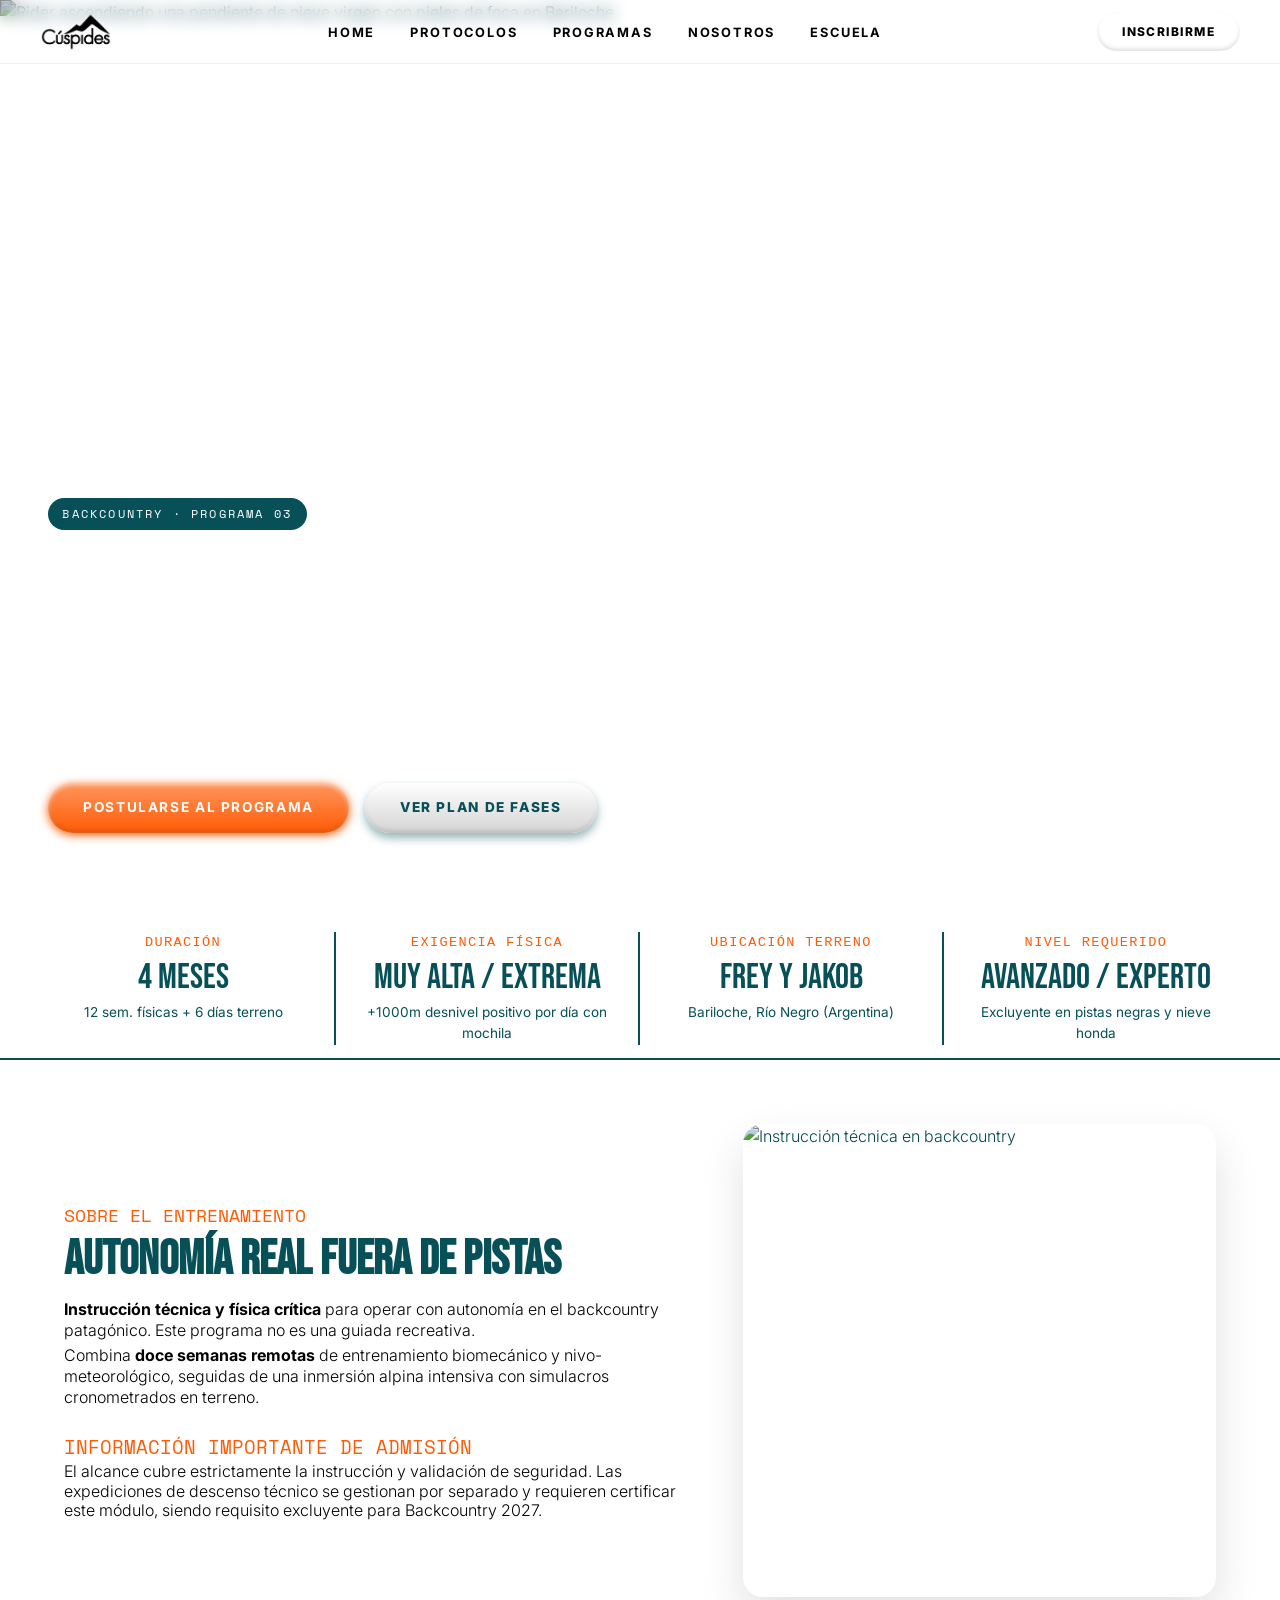
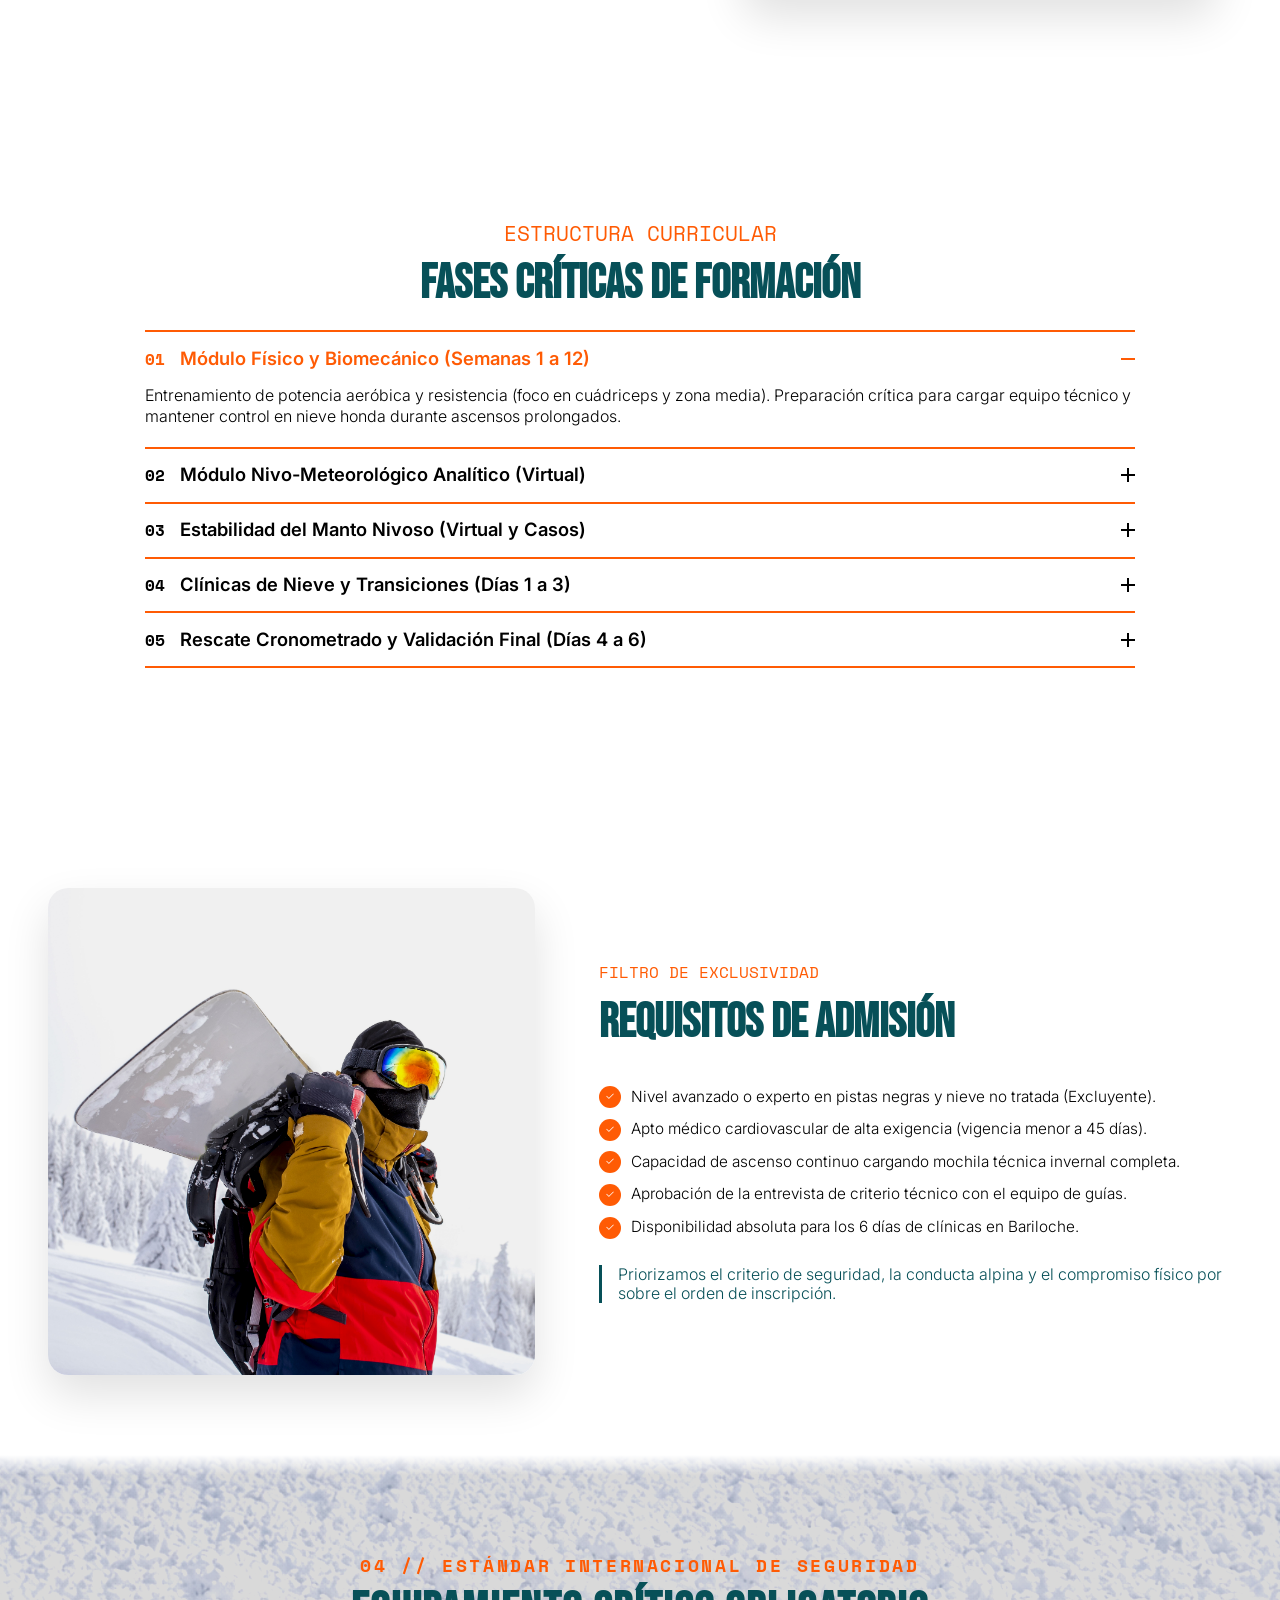
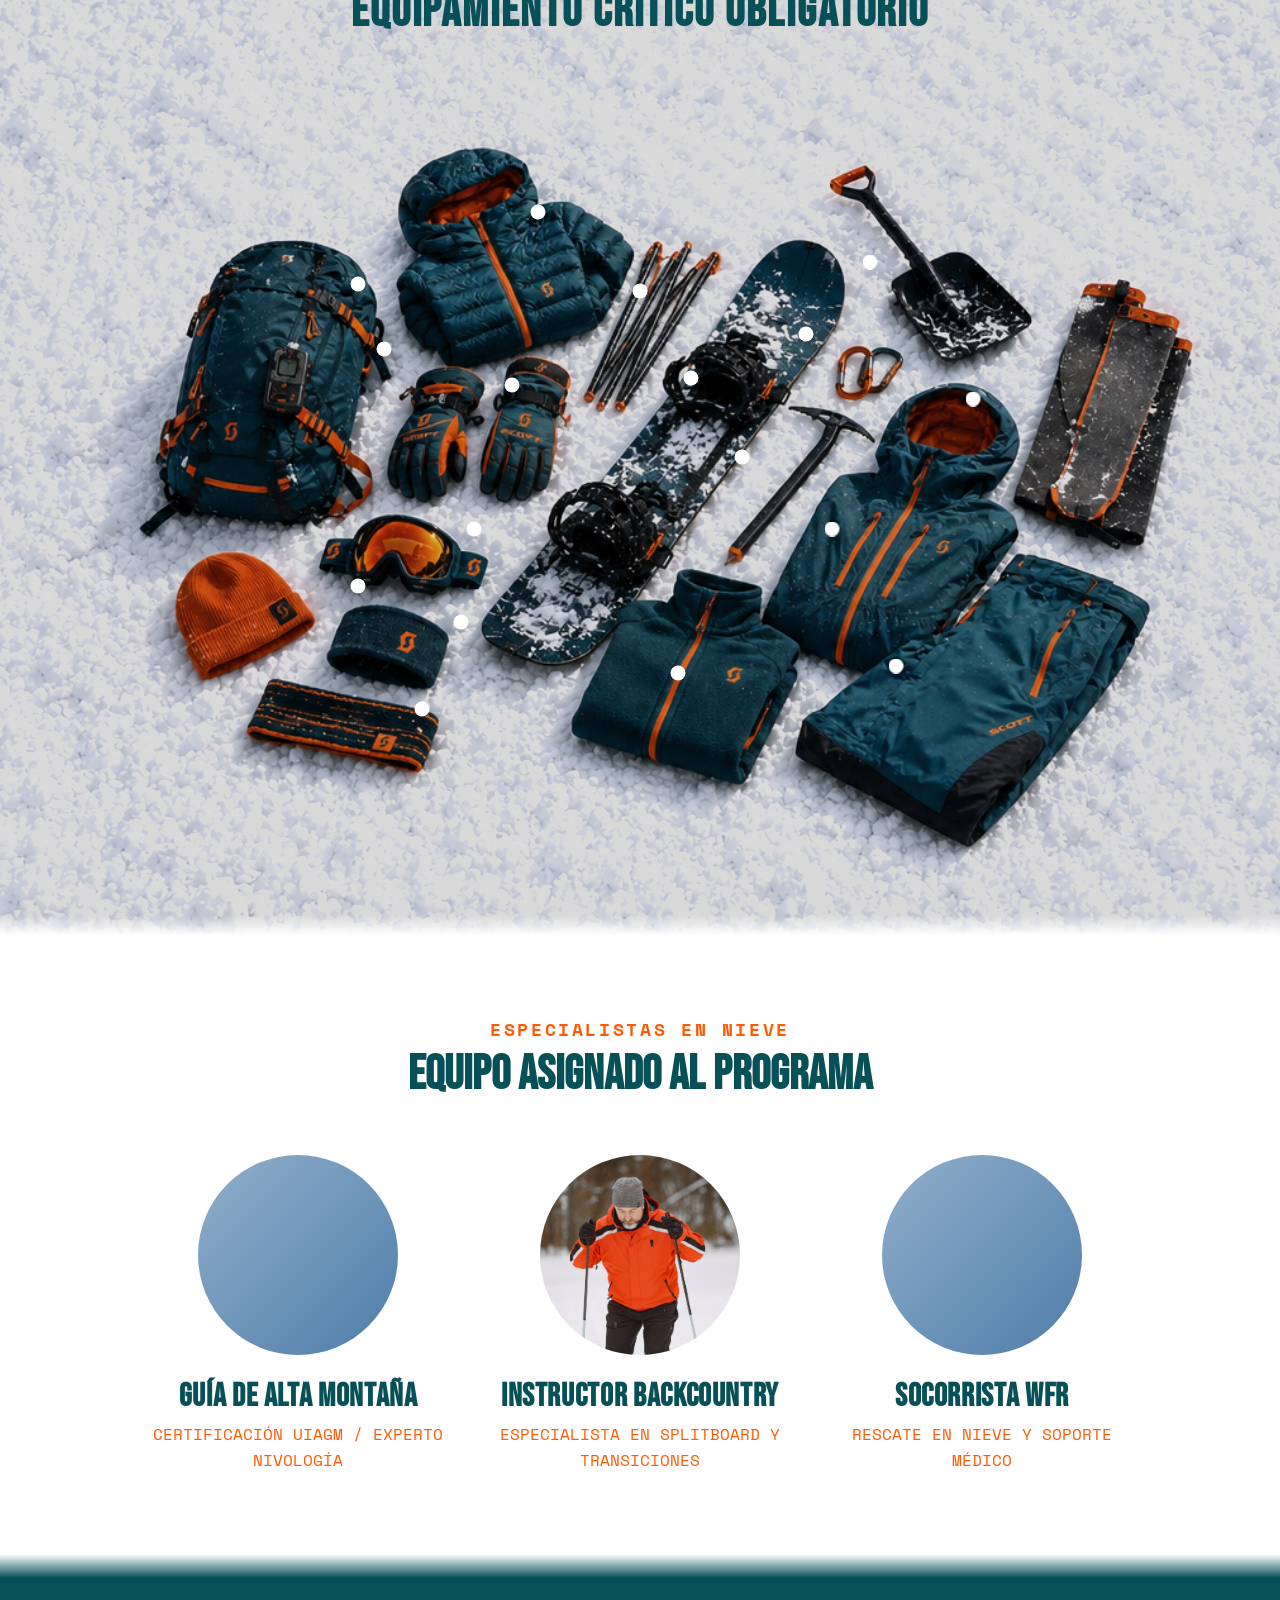
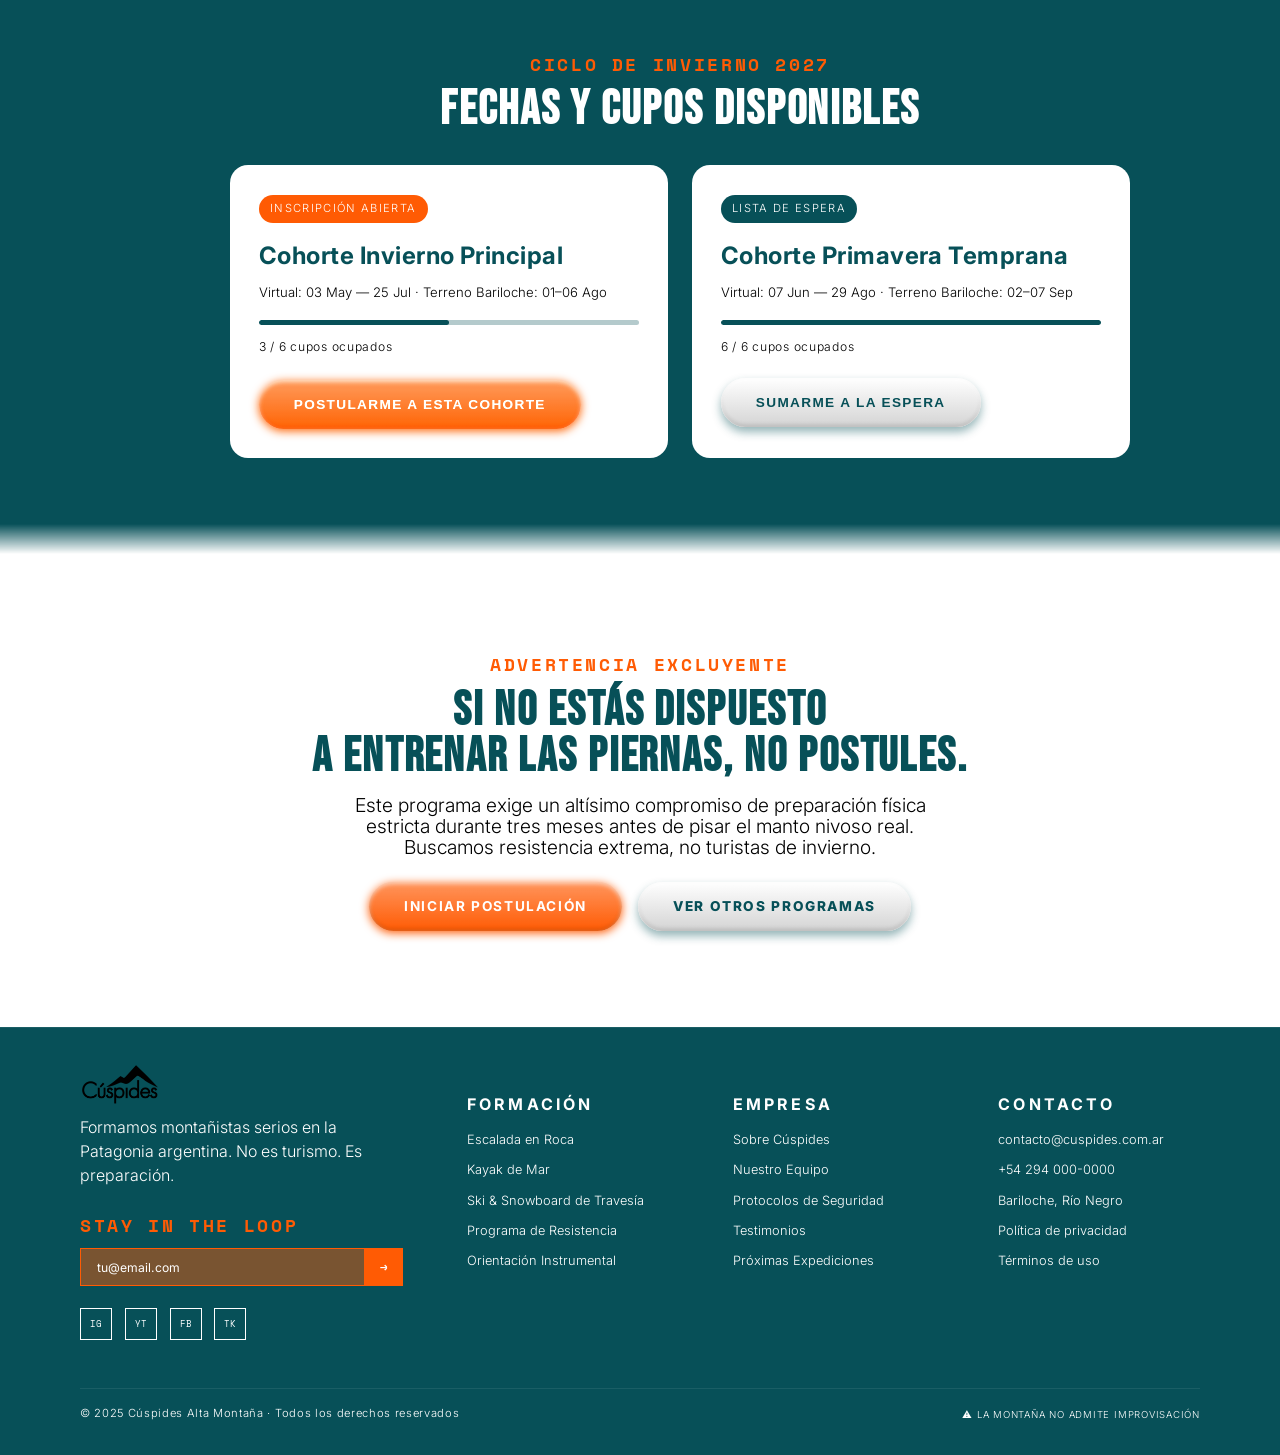
==== commit 54570481: "cambiso" ====
--- a/detalle.html
+++ b/detalle.html
@@ -11,25 +11,38 @@
 </head>
 <body>
 
+<header class="header">
+  <a href="index.html" class="nav-logo"><img src="fotos/marca2.png" alt="Cúspides" class="logo-img"/></a>
   
- <header class="header">
-    <a href="#home" class="nav-logo"><img src="fotos/marca2.png" alt="Cúspides" class="logo-img"/></a>
-    <ul class="nav-links">
-      <li><a href="index.html">HOME</a></li>
-      <li><a href="index.html">PROTOCOLOS</a></li>
-      <li><a href="index.html">PROGRAMAS</a></li>
-      <li><a href="index.html">NOSOTROS</a></li>
-      <li><a href="index.html">ESCUELA</a></li>
-    </ul>
-    <a href="#fechas" class="nav-cta nav-cta--pill">Inscribirme</a>
-  </header>
-
+  <!-- 1. Botón Hamburguesa animable -->
+  <button class="hamburger-btn" id="hamburger" aria-label="Abrir menú">
+    <span class="line"></span>
+    <span class="line"></span>
+    <span class="line"></span>
+  </button>
   
+  <!-- 2. Menú de enlaces -->
+  <ul class="nav-links" id="nav-menu">
+    <li><a href="index.html" class="nav-link">HOME</a></li>
+    <li><a href="index.html" class="nav-link">PROTOCOLOS</a></li>
+    <li><a href="index.html" class="nav-link">PROGRAMAS</a></li>
+    <li><a href="index.html" class="nav-link">NOSOTROS</a></li>
+    <li><a href="index.html" class="nav-link">ESCUELA</a></li>
+    
+    <!-- Botón para el menú de celular -->
+    <li class="mobile-cta-item" style="margin-top: 1.5rem; display: none;">
+      <a href="#fechas" class="btn btn--primary nav-link">Inscribirme</a>
+    </li>
+  </ul>
+  
+  <!-- Botón clásico (visible solo en PC) -->
+  <a href="#fechas" class="nav-cta nav-cta--pill desktop-cta">Inscribirme</a>
+</header>  
   
   <!-- HERO DEL CURSO -->
   <section class="curso-hero" id="home"> 
     <div class="curso-hero-media">
-      <img src="fotos/33.png" alt="Rider ascendiendo una pendiente de nieve virgen con pieles de foca en Bariloche" class="curso-hero-img"/>
+      <img src="fotos/2%20(1).jpg" alt="Rider ascendiendo una pendiente de nieve virgen con pieles de foca en Bariloche" class="curso-hero-img"/>
       <div class="curso-hero-fade"></div>
     </div>
     <div class="curso-hero-content">
@@ -83,11 +96,9 @@
         <h2 class="curso-title">Autonomía Real Fuera de Pistas</h2>
         <div class="curso-programa-texto">
           <p>
-            Módulo de instrucción técnica y preparación física crítica enfocado en darte las herramientas operativas indispensables para moverte con autonomía y seguridad en el backcountry patagónico. No es una guiada recreativa.
-          </p>
+           <strong>Instrucción técnica y física crítica</strong> para operar con autonomía en el backcountry patagónico. Este programa no es una guiada recreativa.</p>
           <p>
-            Consta de doce semanas remotas de entrenamiento biomecánico y fundamentos nivo-meteorológicos, seguidas de una inmersión alpina intensiva para consolidar destrezas mediante simulacros cronometrados en terreno.
-          </p>
+            Combina <strong>doce semanas remotas</strong> de entrenamiento biomecánico y nivo-meteorológico, seguidas de una inmersión alpina intensiva con simulacros cronometrados en terreno.</p>
         </div>
         <div class="precards-regla-box curso-regla-box">
           <span class="regla-tag">INFORMACIÓN IMPORTANTE DE ADMISIÓN</span>
@@ -109,67 +120,71 @@
 
   <!-- MÓDULOS (ACORDEÓN) -->
 <section class="curso-modulos-seccion reveal" id="modulos">
-    <div class="faq-container curso-modulos-container">
-      <div class="curso-modulos-header">
-        <p class="modulos-eyebrow">ESTRUCTURA CURRICULAR</p>
-        <h2 class="modulos-title">Fases Críticas de Formación</h2>
-      </div>
-      <div class="faq-lista curso-modulos-lista">
-
-        <div class="faq-item active">
-          <button class="faq-pregunta">
-            <span><span class="curso-modulo-num">01</span> Módulo Físico y Biomecánico (Semanas 1 a 12)</span>
-            <span class="faq-icono"></span>
-          </button>
-          <div class="faq-respuesta">
-            <p>Entrenamiento específico de potencia aeróbica y resistencia muscular excéntrica (foco estricto en cuádriceps, rodillas y zona media) para soportar con solvencia el peso de la mochila técnica durante el ascenso prolongado y mantener el control preciso del cuerpo en condiciones de nieve suelta.</p>
-          </div>
-        </div>
-
-        <div class="faq-item">
-          <button class="faq-pregunta">
-            <span><span class="curso-modulo-num">02</span> Módulo Nivo-Meteorológico Analítico (Virtual)</span>
-            <span class="faq-icono"></span>
-          </button>
-          <div class="faq-respuesta">
-            <p>Introducción teórica y analítica a la lectura de capas de nieve, interpretación de boletines de peligro oficiales, análisis de frentes de tormenta patagónicos y protocolos mecánicos de trazado de ruta segura en laderas expuestas para evitar gatillar avalanchas de placa.</p>
-          </div>
-        </div>
-
-        <div class="faq-item">
-          <button class="faq-pregunta">
-            <span><span class="curso-modulo-num">03</span> Estabilidad del Manto Nivoso (Virtual y Casos)</span>
-            <span class="faq-icono"></span>
-          </button>
-          <div class="faq-respuesta">
-            <p>Estudio de los tests de estabilidad de mantos (compresión, fractura y palas). Metodología de descarte de pendientes por orientación térmica, análisis del histórico de viento local y diseño de planes de contingencia operativa ante atrapamientos en alta montaña.</p>
-          </div>
-        </div>
-
-        <div class="faq-item">
-          <button class="faq-pregunta">
-            <span><span class="curso-modulo-num">04</span> Clínicas de Nieve y Transiciones (Días 1 a 3 en Terreno)</span>
-            <span class="faq-icono"></span>
-          </button>
-          <div class="faq-respuesta">
-            <p>Despliegue alpino e inmersión en los exigentes entornos de los refugios Frey y Jakob en Bariloche. Prácticas reales en el terreno de transiciones dinámicas (pasar de modo caminar a modo descender con velocidad), y perfeccionamiento de las técnicas de ascenso en vueltas de maría (kick turns) en pendientes empinadas.</p>
-          </div>
-        </div>
-
-        <div class="faq-item">
-          <button class="faq-pregunta">
-            <span><span class="curso-modulo-num">05</span> Rescate Cronometrado y Validación Final (Días 4 a 6 en Terreno)</span>
-            <span class="faq-icono"></span>
-          </button>
-          <div class="faq-respuesta">
-            <p>Simulacros reales en terreno no controlado: protocolos de búsqueda con ARVA, paleado técnico, ensamblaje de sondas y rescate de compañeros bajo el reloj. Evaluación final de la autonomía técnica del aspirante y control de descenso técnico fluido sobre líneas complejas elegidas por el staff.</p>
-          </div>
-        </div>
-
-      </div>
-    </div>
-  </section>
-
+  <div class="faq-container curso-modulos-container">
+    <div class="curso-modulos-header">
+      <p class="modulos-eyebrow">ESTRUCTURA CURRICULAR</p>
+      <h2 class="modulos-title">Fases Críticas de Formación</h2>
+    </div>
+    <div class="faq-lista curso-modulos-lista">
+
+      <!-- Módulo 01 -->
+      <div class="faq-item active">
+        <button class="faq-pregunta">
+          <span><span class="curso-modulo-num">01</span> Módulo Físico y Biomecánico (Semanas 1 a 12)</span>
+          <span class="faq-icono"></span>
+        </button>
+        <div class="faq-respuesta">
+          <p>Entrenamiento de potencia aeróbica y resistencia (foco en cuádriceps y zona media). Preparación crítica para cargar equipo técnico y mantener control en nieve honda durante ascensos prolongados.</p>
+        </div>
+      </div>
+
+      <!-- Módulo 02 -->
+      <div class="faq-item">
+        <button class="faq-pregunta">
+          <span><span class="curso-modulo-num">02</span> Módulo Nivo-Meteorológico Analítico (Virtual)</span>
+          <span class="faq-icono"></span>
+        </button>
+        <div class="faq-respuesta">
+          <p>Lectura de mantos y boletines oficiales. Análisis de frentes de tormenta patagónicos y protocolos para el trazado de rutas seguras en laderas críticas.</p>
+        </div>
+      </div>
+
+      <!-- Módulo 03 -->
+      <div class="faq-item">
+        <button class="faq-pregunta">
+          <span><span class="curso-modulo-num">03</span> Estabilidad del Manto Nivoso (Virtual y Casos)</span>
+          <span class="faq-icono"></span>
+        </button>
+        <div class="faq-respuesta">
+          <p>Aplicación de tests de estabilidad (compresión, fractura). Metodología de descarte de pendientes por orientación y viento. Diseño de planes de contingencia ante incidentes.</p>
+        </div>
+      </div>
+
+      <!-- Módulo 04 -->
+      <div class="faq-item">
+        <button class="faq-pregunta">
+          <span><span class="curso-modulo-num">04</span> Clínicas de Nieve y Transiciones (Días 1 a 3)</span>
+          <span class="faq-icono"></span>
+        </button>
+        <div class="faq-respuesta">
+          <p>Inmersión técnica en Refugios Frey y Jakob. Prácticas de transiciones dinámicas (ascenso-descenso) y optimización de técnicas de progresión (kick turns) en terreno vertical.</p>
+        </div>
+      </div>
+
+      <!-- Módulo 05 -->
+      <div class="faq-item">
+        <button class="faq-pregunta">
+          <span><span class="curso-modulo-num">05</span> Rescate Cronometrado y Validación Final (Días 4 a 6)</span>
+          <span class="faq-icono"></span>
+        </button>
+        <div class="faq-respuesta">
+          <p>Simulacros en terreno no controlado: protocolos ARVA, técnicas de paleado y rescate bajo cronómetro. Evaluación final de autonomía técnica y fluidez sobre líneas complejas.</p>
+        </div>
+      </div>
+
+    </div>
+  </div>
+</section>
   <!-- REQUISITOS DE ADMISIÓN -->
   <section class="curso-requisitos-seccion reveal" id="requisitos">
     <div class="curso-requisitos-container">
--- a/detalle.css
+++ b/detalle.css
@@ -179,15 +179,23 @@
   width: auto;
   display: block;
 }
+/* --- ESTILOS DE ESCRITORIO (BASE) --- */
 
 .nav-links {
   display: flex;
   gap: 2.2rem;
   list-style: none;
-  padding: 0;                     
-  margin: 0;                      
-}
-
+  padding: 0;
+  margin: 0;
+}
+
+/* El botón hamburguesa NO debe verse en desktop */
+.hamburger-btn {
+  display: none !important; 
+}
+.nav-toggle {
+  display: none;
+}
 .nav-links a {
   font-family: var(--font-sans);
   font-size: 0.8rem;
@@ -252,22 +260,6 @@
 } 
 
 
-/* Control responsive para que no colapse en pantallas chicas */
-@media (max-width: 992px) {
-  .header {
-    justify-content: space-between;
-    padding: 0 1.5rem;
-  }
-  .nav-spacer { display: none; }
-  .nav-logo { flex: initial; }
-  .curso-subnav-container { 
-    flex: initial; 
-    overflow-x: auto; 
-    max-width: 75%;
-  }
-  .curso-subnav-container::-webkit-scrollbar { display: none; }
-}
-
 
 /* ── HERO DEL CURSO ── */
 .curso-hero {
@@ -297,7 +289,6 @@
 .curso-hero-content {
   position: relative;
   z-index: 2;
-top:-100px;
   padding: 4rem 3rem 4.2rem;
   max-width: 1200px;
 }
@@ -738,7 +729,7 @@
   position: relative;
   width: 100%;
   max-width: 1400px;
-  height: 75vh;
+  height: 80vh;
   margin: 0 auto;
   user-select: none;
   z-index: 10; /* Los hotspots y tooltips quedan en esta capa operativa segura */
@@ -808,7 +799,7 @@
 }
 
 .hotspot[data-col="right"]::after {
-  left: calc(100% - 6px);
+  left: calc(100% - 9px);
   width: 6vw;
   transform: translateY(-50%);
 }
@@ -846,8 +837,8 @@
 }
 
 .hotspot[data-col="right"] .gear-tooltip {
-  left: calc(100% + 6vw + 8px);
-  transform: translateY(-50%) translateX(-6px);
+  left: calc(90% + 6vw - 30px);
+  transform: translateY(-50%) translateX(-2px);
 }
 .hotspot[data-col="right"]:hover .gear-tooltip,
 .hotspot[data-col="right"].active .gear-tooltip {
@@ -948,12 +939,24 @@
   max-width: 900px;
   margin: 0 auto;
 }
+.curso-fechas-gridd {
+  display: grid;
+  grid-template-columns: repeat(2, 1fr);
+  gap: 1.5rem;
+  max-width: 900px;
+  margin: 0 auto;
+}
 .curso-fecha-card {
   background: #ffffff;
   border-radius: 18px;
   padding: 1.8rem;
 }
 
+.curso-fecha-cardd {
+  background: #ffffff;
+  border-radius: 18px;
+  padding: 1.8rem;
+}
 .curso-fecha-tag {
   display: inline-block;
   font-family: 'inter';
@@ -1103,27 +1106,449 @@
 .footer-bottom { display: flex; justify-content: space-between; align-items: center; padding-top: 1rem; }
 .footer-legal { font-family: var(--font-cuerpo); font-size: 0.7rem; letter-spacing: 0.06em; color: var(--color-white); }
 .footer-warning { font-family: var(--font-cuerpo); font-size: 0.6rem; letter-spacing: 0.08em; text-transform: uppercase; color: var(--color-white); }
-
-
-/* ── RESPONSIVE ── */
-@media (max-width: 900px) {
-  .curso-breadcrumb { padding: 5.6rem 1.4rem 0.8rem; }
-  .curso-seccion,
-  .curso-requisitos-seccion,
-  .curso-equipo-seccion,
-  .curso-staff-seccion { padding: 3.5rem 1.4rem; }
-  .curso-modulos-seccion,
-  .curso-fechas-seccion { padding: 3.5rem 1.4rem; }
-  .curso-hero-content { padding: 3rem 1.4rem 3rem; }
-  .curso-specsbar { grid-template-columns: repeat(2, 1fr); }
-  .curso-spec:nth-child(2) { border-right: none; }
-  .curso-subnav { padding: 0 1.4rem; gap: 1.2rem; }
+/* Oculta el botón del menú móvil en la PC */
+.mobile-cta-item {
+  display: none;
+}
+
+/* Estilo para las 3 rayitas */
+.hamburger-btn .line {
+  display: block;
+  width: 25px;
+  height: 3px;
+  background-color: #FF5B04;
+  margin: 5px auto;
+  transition: all 0.3s ease-in-out;
+}
+
+/* Animación cuando el menú se abre (transforma a una X) */
+.hamburger-btn.active .line:nth-child(1) {
+  transform: translateY(8px) rotate(45deg);
+}
+.hamburger-btn.active .line:nth-child(2) {
+  opacity: 0;
+}
+.hamburger-btn.active .line:nth-child(3) {
+  transform: translateY(-8px) rotate(-45deg);
+}
+/* ── RESPONSIVE COMPLETO (Ajustado a 768px) ── */
+@media (max-width: 768px) {
+  /* Oculta el botón de la barra superior y muestra el del menú interno */
+  .desktop-cta { display: none !important; }
+  .mobile-cta-item { display: block !important; }
+/* Restauramos el efecto vidrio en el menú mobile */
+  /* Forzamos el efecto de vidrio en el botón dentro del menú mobile */
+  .nav-links .btn.btn--primary.nav-link {
+    
+  color: #075058;
+  font-weight: 800;
+   background: linear-gradient(to bottom , #ffffff 0%, #b1b1b1 180%);
+  /* Gradiente blanco translúcido */
+  backdrop-filter: blur(12px);
+  -webkit-backdrop-filter: blur(12px);
+ font-size: 1rem !important; 
+  /* Mismo truco de luz para el botón claro */
+  box-shadow: 
+    inset 0 2px 4px rgba(255, 255, 255, 0.8),
+    inset 0 -2px 4px rgba(0, 0, 0, 0.15),
+    0 5px 10px rgba(7, 80, 88, 0.43);
+  }
+
+  /* Cambiar el tamaño de los enlaces en el menú mobile */
+.nav-links a {
+    font-size: 1.2rem !important; /* Ajustá este valor según lo que necesites */
+    font-weight: 600;
+  color: #075058/* Opcional: para hacerlo más fino o más negrita */
+}
+
+  
+  /* Hacemos aparecer el botón hamburguesa */
+  .hamburger-btn {
+    display: flex !important;
+  }
+
+  /* Sobrescribimos el estilo del menú para mobile */
+  .nav-links {
+    position: fixed;
+    top: 0;
+    left: 0;
+    width: 100%;
+    height: 100vh;
+    background: var(--color-bg);
+    flex-direction: column; /* Cambiamos a columna */
+    justify-content: center;
+    align-items: center;
+    gap: 1.5rem;
+    transform: translateY(-100%); /* Oculto por defecto */
+    transition: transform 0.3s ease-in-out;
+    z-index: 1000;
+  }
+
+  /* La clase que agrega el JS cuando clickeas */
+  .nav-links.activo {
+    transform: translateY(0) !important;
+  }
+
+  /* 2. Hero Section: Forzado manual hacia abajo */
+  /* 2. Hero Section: Contenedor como Flexbox real */
+.curso-hero {
+  height: 100vh;
+  display: flex !important;      /* Forzamos flexbox */
+  flex-direction: column;        /* Apilamos elementos */
+  justify-content: flex-end;     /* Empujamos todo al fondo */
+  padding-bottom: 1rem;          /* Espacio desde abajo */
+  overflow: hidden;
+}
+
+.curso-hero-content {
+  position: relative;
+  z-index: 2;
+  text-align: center;
+  padding:  2rem;             /* Sin padding arriba */
+  margin-top: auto;              /* Se empuja hacia abajo por el flex del padre */
+}
+
+/* IMPORTANTE: Si tenías un 'top' o 'margin-top' fijo en alguna parte, anúlalo: */
+.curso-hero-content {
+  margin-top: auto !important; 
+}
+  
+  .curso-hero-media {
+    position: absolute;
+    top: 0;
+    left: 0;
+    width: 100%;
+    height: 100%;
+    z-index: 1;
+  }
+
+  .curso-hero-img {
+    width: 100%;
+    height: 100%; /* Ocupa el 100% del contenedor padre */
+    object-fit: cover;
+    object-position: 80% center; /* Mantiene tu encuadre hacia la derecha */
+    display: block; /* Elimina espacios residuales de línea */
+  }
+  .curso-hero-title { 
+    width: 100%; 
+    font-size: 2.3rem; /* ⬅️ Título más chico (antes estaba en 3rem) */
+    line-height: 1.05;
+    margin-bottom: 0.8rem;
+  }
+  .curso-hero-sub { 
+    font-size: 0.95rem; /* ⬅️ Texto de abajo más chico (antes estaba en 1.2rem) */
+    line-height: 1.4;
+    margin: 0 auto 1.5rem; 
+    padding: 0 0.5rem; /* Le da un poquito de aire a los costados */
+  }
+  .curso-hero-btns { 
+    flex-direction: column; 
+    width: 100%; 
+    gap: 1rem;
+  }
+  .curso-hero-btns .btn { 
+    width: 100%; 
+  }
+ /* 3. Carrusel Horizontal Automático para Especificaciones Rápidas */
+  .categories { 
+    height: auto; 
+    padding: 1.5rem 0 0; /* ⬅️ Sacamos el espacio de abajo del contenedor general */
+  }
+  
+  .categories-grid { 
+    display: flex; 
+    flex-wrap: nowrap; 
+    overflow-x: auto; 
+    scroll-snap-type: x mandatory; 
+    -webkit-overflow-scrolling: touch;
+    padding-bottom: 1.5rem; /* ⬅️ Este va a ser el único espacio visible entre el texto y la línea final */
+    gap: 0.5rem; 
+    padding-left: 1.5rem; 
+    padding-right: 1.5rem; 
+  }
+  
+  .categories-grid::-webkit-scrollbar { 
+    display: none; 
+  }
+  
+  .cat-item { 
+    min-width: 75vw; 
+    scroll-snap-align: center; 
+    border: none; /* ⬅️ Eliminamos la sombra/línea tenue individual de la tarjeta */
+    padding: 0; /* ⬅️ Sacamos el relleno extra para que no empuje la línea hacia abajo */
+    flex-shrink: 0; 
+  }
+  /* 4. Alinear Grillas de Contenido a 1 Columna */
+  
+  /* Ajustes para la sección Programa en móvil */
+  .curso-programa-left {
+    text-align: center;
+  }
+
+  /* Achicar el eyebrow "SOBRE EL ENTRENAMIENTO" y su margen */
+  .curso-sub {
+    font-size: 1rem; /* Texto más chico */
+    margin-bottom: 0.2rem; /* Línea más arriba */
+  }
+
+  /* Achicar el título principal */
+  .curso-title {
+    font-size: 3rem; /* Título más compacto */
+    line-height: 1;
+    margin-bottom: 1rem;
+  }
+
+  /* Achicar textos descriptivos */
+  .curso-programa-texto p {
+    font-size: 0.9rem;
+    margin-bottom: 0.8rem;
+  }
+
+  /* Ajustes para "INFORMACIÓN IMPORTANTE DE ADMISIÓN" */
+  .curso-regla-box {
+    margin-top: 1rem;
+  }
+
+  .regla-tag {
+    font-size: 1rem; /* Eyebrow más chico */
+    margin-bottom: 0.3rem; /* Línea mucho más cerca del párrafo */
+    line-height: 1.2;
+  }
+
+  .curso-regla-box p {
+    font-size: 0.9rem; /* Texto de admisión más compacto */
+    line-height: 1.3;
+  }
+  
+  /* Ajuste de título para Módulos */
+  .modulos-title {
+    font-size: 3rem;    /* Achicamos el tamaño de fuente */
+    line-height: 1;    /* Cerramos el espacio entre líneas */
+    margin-top: 0.5rem;
+    margin-bottom: 1rem;/* Achicamos el margen inferior para subir la línea naranja */
+  }
+  /* Ajuste para la lista de Requisitos de Admisión */
+  .curso-check-lista {
+    display: flex;
+    flex-direction: column;
+    align-items: flex-start; /* Alinea los ítems al inicio del bloque */
+    max-width: 340px;        /* Contiene el ancho para que quede prolijo y centrado en el celu */
+    margin: 1.5rem auto;     /* Centra todo el bloque de la lista en la pantalla */
+  }
+
+  .curso-check-lista li {
+    display: flex;
+    align-items: flex-start; /* Alinea el check exactamente con la primera línea de cada texto */
+    text-align: left;        /* Fuerza al texto a ir a la izquierda junto al check */
+    line-height: 1.25;       /* ⬅️ Achica la línea del texto (interlineado más cerrado) */
+    gap: 0.8rem;             /* Espacio horizontal entre el check y el texto */
+    margin-bottom: 0.8rem;   /* Espacio vertical entre cada requisito */
+    font-size: 0.9rem;       /* Un pelín más chico para que sintonice con el resto */
+  }
+
+  .curso-check {
+    margin-top: 0.1rem;      /* Ajuste milimétrico para centrar el círculo con la primera palabra */
+    flex-shrink: 0;          /* Evita que el círculo se aplaste si el texto es largo */
+  }
   .curso-programa-container,
-  .curso-requisitos-container { grid-template-columns: 1fr; gap: 2.2rem; }
+  .curso-requisitos-container { grid-template-columns: 1fr; gap: 2.2rem; text-align: center; }
   .curso-requisitos-container { direction: ltr; }
   .curso-equipo-grid,
   .curso-staff-grid,
-  .curso-fechas-grid { grid-template-columns: 1fr; }
-  .curso-cta-btns { flex-direction: column; align-items: stretch; }
-}
-
+  .curso-fechas-grid { grid-template-columns: 1fr; gap: 2rem; }
+  
+  /* Ajustes de Padding de Secciones */
+  .curso-seccion,
+  .curso-requisitos-seccion,
+  .curso-staff-seccion,
+  .curso-modulos-seccion,
+  .curso-fechas-seccion { padding: 3.5rem 1.5rem; }
+  
+  /* Cta Final: Botones apilados al 100% */
+  .curso-cta-texto { width: 100%; }
+  .curso-cta-btns { flex-direction: column; align-items: stretch; width: 100%; }
+  .curso-cta-btns .btn { width: 100%; }
+
+  /* Equipamiento Interactivo */
+  .equipamiento { padding: 2rem 0; }
+ 
+  .hotspot::after { display: none !important; }
+
+  /* Ajuste tamaño hotspot */
+  .hotspot { width: 25px; height: 25px; }
+  .dot-pulse { width: 20px; height: 20px; }
+/* FORZAMOS EL CENTRADO TOTAL */
+  /* 1. Anulamos las reglas del padre que puedan cortar el tooltip */
+  .gear-stage { overflow: visible !important; }
+
+  /* 2. El tooltip ahora es soberano: se centra en la pantalla, no en el punto */
+  .gear-tooltip {
+    /* Reset total de posiciones desktop */
+    position: fixed !important;
+    top: 50% !important;
+    left: 50% !important;
+    right: auto !important;
+    bottom: auto !important;
+    transform: translate(-50%, -50%) !important;
+    margin: 0 !important;
+    /* Dimensiones */
+    width: 60vw !important;
+    max-height: 70vh !important;
+    /* Estilos */
+    overflow-y: auto !important;
+    padding: 15px !important;
+    box-sizing: border-box !important;
+    border-radius: 20px !important;
+    background: #ffffff !important;
+    border: 2px solid #D96B27 !important;
+    z-index: 99999 !important;
+    /* Aseguramos visibilidad */
+    display: none !important; 
+    opacity: 1 !important;
+    pointer-events: auto !important;
+    transition: none !important;
+  }
+
+  /* 3. Anulamos los estilos de desktop que separaban izquierda/derecha */
+  .hotspot[data-col="left"] .gear-tooltip {
+    right: auto !important;
+    left: 250% !important;
+    transform: translate(-50%, -50%) !important;
+    opacity: 1 !important;
+  }
+
+  .hotspot[data-col="right"] .gear-tooltip {
+    right: auto !important;
+    left: -150% !important;
+    transform: translate(-50%, -50%) !important;
+    opacity: 1 !important;
+  }
+
+  /* 4. Activación: Solo necesitamos esto */
+  .hotspot.active .gear-tooltip {
+    display: block !important;
+  }
+
+/* Cambiar fondo a versión vertical para mobile */
+  .equipamiento::before {
+    background-image: url("fotos/p.png") !important; /* ⬅️ Cambiá este nombre por el archivo de tu foto vertical */
+    background-size: cover;
+    background-position: center center;
+  }
+  /* Coordenadas móviles: Solo edita el top y left aquí abajo */
+  /* 1. Mochila */
+  .hotspot:nth-child(2) { left: 21% !important; top: 8% !important; }
+  /* 2. ARVA */
+  .hotspot:nth-child(3) { left: 30% !important; top: 12% !important; }
+  /* 3. Gorro */
+  .hotspot:nth-child(4) { left: 18% !important; top: 51% !important; }
+  /* 4. Gafas */
+  .hotspot:nth-child(5) { left: 25% !important; top: 40% !important; }
+  /* 5. Vincha */
+  .hotspot:nth-child(6) { left: 20% !important; top: 60% !important; }
+  /* 6. Ski straps */
+  .hotspot:nth-child(7) { left: 20% !important; top: 68% !important; }
+  /* 7. Guantes */
+  .hotspot:nth-child(8) { left: 22% !important; top: 28% !important; }
+  /* 8. Plumón */
+  .hotspot:nth-child(9) { left: 57% !important; top: 11% !important; }
+  /* 9. Sonda */
+  .hotspot:nth-child(10) { left: 62% !important; top: 28% !important; }
+  /* 10. Splitboard */
+  .hotspot:nth-child(11) { left: 45% !important; top: 45% !important; }
+  /* 11. Piolet */
+  .hotspot:nth-child(12) { left: 59% !important; top: 50% !important; }
+  /* 12. Mosquetones */
+  .hotspot:nth-child(13) { left: 62% !important; top: 37% !important; }
+  /* 13. Pala */
+  .hotspot:nth-child(14) { left: 79% !important; top: 25% !important; }
+  /* 14. Pieles */
+  .hotspot:nth-child(15) { left: 82% !important; top: 45% !important; }
+  /* 15. Indumentaria */
+  .hotspot:nth-child(16) { left: 40% !important; top: 81% !important; }
+  /* 16. Capa intermedia */
+  .hotspot:nth-child(17) { left: 70% !important; top: 65% !important; }
+  /* 17. Pantalón */
+  .hotspot:nth-child(18) { left: 70% !important; top: 90% !important; }
+  
+  .staff-title {
+    margin-top: 0.5rem;
+  line-height: 1.1; /* Reduce el espacio entre líneas de texto */
+  margin-bottom: 0.5rem; /* Reduce el espacio con el siguiente elemento */
+}
+ /* Ajuste del contenedor que agrupa las tarjetas */
+.curso-fechas-grid {
+  display: flex;
+  flex-direction: column;
+  gap: 10px; /* Aumenta este número para separar más una tarjeta de la otra */
+  padding: 0 2px; /* Esto le da aire a los lados para que no toquen el borde de la pantalla */
+}
+
+/* Ajuste del contenedor grande */
+.curso-fecha-card {
+  /* Si necesitas que las tarjetas no sean tan anchas en escritorio, podés agregar esto: */
+  max-width: 550px; 
+  margin: 0 auto; /* Esto las mantiene centradas si les das un ancho máximo */
+  
+  /* Mantenemos tu padding interno para que el contenido respire */
+  padding: 20px; 
+}
+/* Usamos el contenedor padre para dar más fuerza a la regla */
+.curso-fechas-grid .curso-fecha-card {
+  display: flex !important;
+  flex-direction: column !important;
+  width: 100% !important; /* Forzamos ancho completo */
+  max-width: 500px !important;
+  margin: 0 auto 10px auto !important; /* Margen inferior para separarlas */
+  padding: 25px !important;
+  box-sizing: border-box !important;
+}
+/* Ajuste del título */
+.curso-fecha-card h3 {
+  font-size: 1.5rem; /* Achicamos un poco para mobile */
+  margin: 0 1;
+  line-height: 1.1;
+}
+
+/* Ajuste del detalle */
+.curso-fecha-detalle {
+  font-size: 1rem;
+  color: #000000;
+  margin: 0 1;
+}
+/* Ajuste del contenedor de cupos */
+.curso-fecha-cupo {
+  font-size: 0.95rem;
+  display: flex;
+  flex-direction: column;
+}
+  .curso-cta-container {
+    width: 100% !important;       /* Ocupa casi todo el ancho de la pantalla */
+    max-width: 100% !important;  /* Eliminamos límites estrictos */
+    padding: 0 5px !important;  /* Reducimos el aire a los lados para ganar espacio */
+    margin: 0 auto !important;   /* Mantiene el centrado */
+  }
+  /* Ajustes para la sección CTA en mobile */
+  .curso-cta-seccion .section-eyebrow {
+    font-size: 1rem !important; /* Achicamos el eyebrow */
+    letter-spacing: 1px;
+  }
+
+  .curso-cta-title {
+    font-size: 2rem !important; /* Achicamos el título */
+    line-height: 1 !important;
+    margin-bottom: 1.5rem !important;
+  }
+
+  .curso-cta-texto {
+    font-size: 0.9rem !important; /* Achicamos el párrafo */
+    line-height: 1.2 !important;
+    margin-bottom: 20px !important;
+  }
+  /* Footer a 1 Columna Centrado */
+  .footer-top { grid-template-columns: 1fr; gap: 2.5rem; text-align: center; }
+  .logo { width: 120px; margin: 0 auto 1rem; }
+  .footer-tagline { margin: 0 auto 1.5rem; }
+  .footer-socials { justify-content: center; }
+  .footer-bottom { flex-direction: column; gap: 1.5rem; text-align: center; }
+}
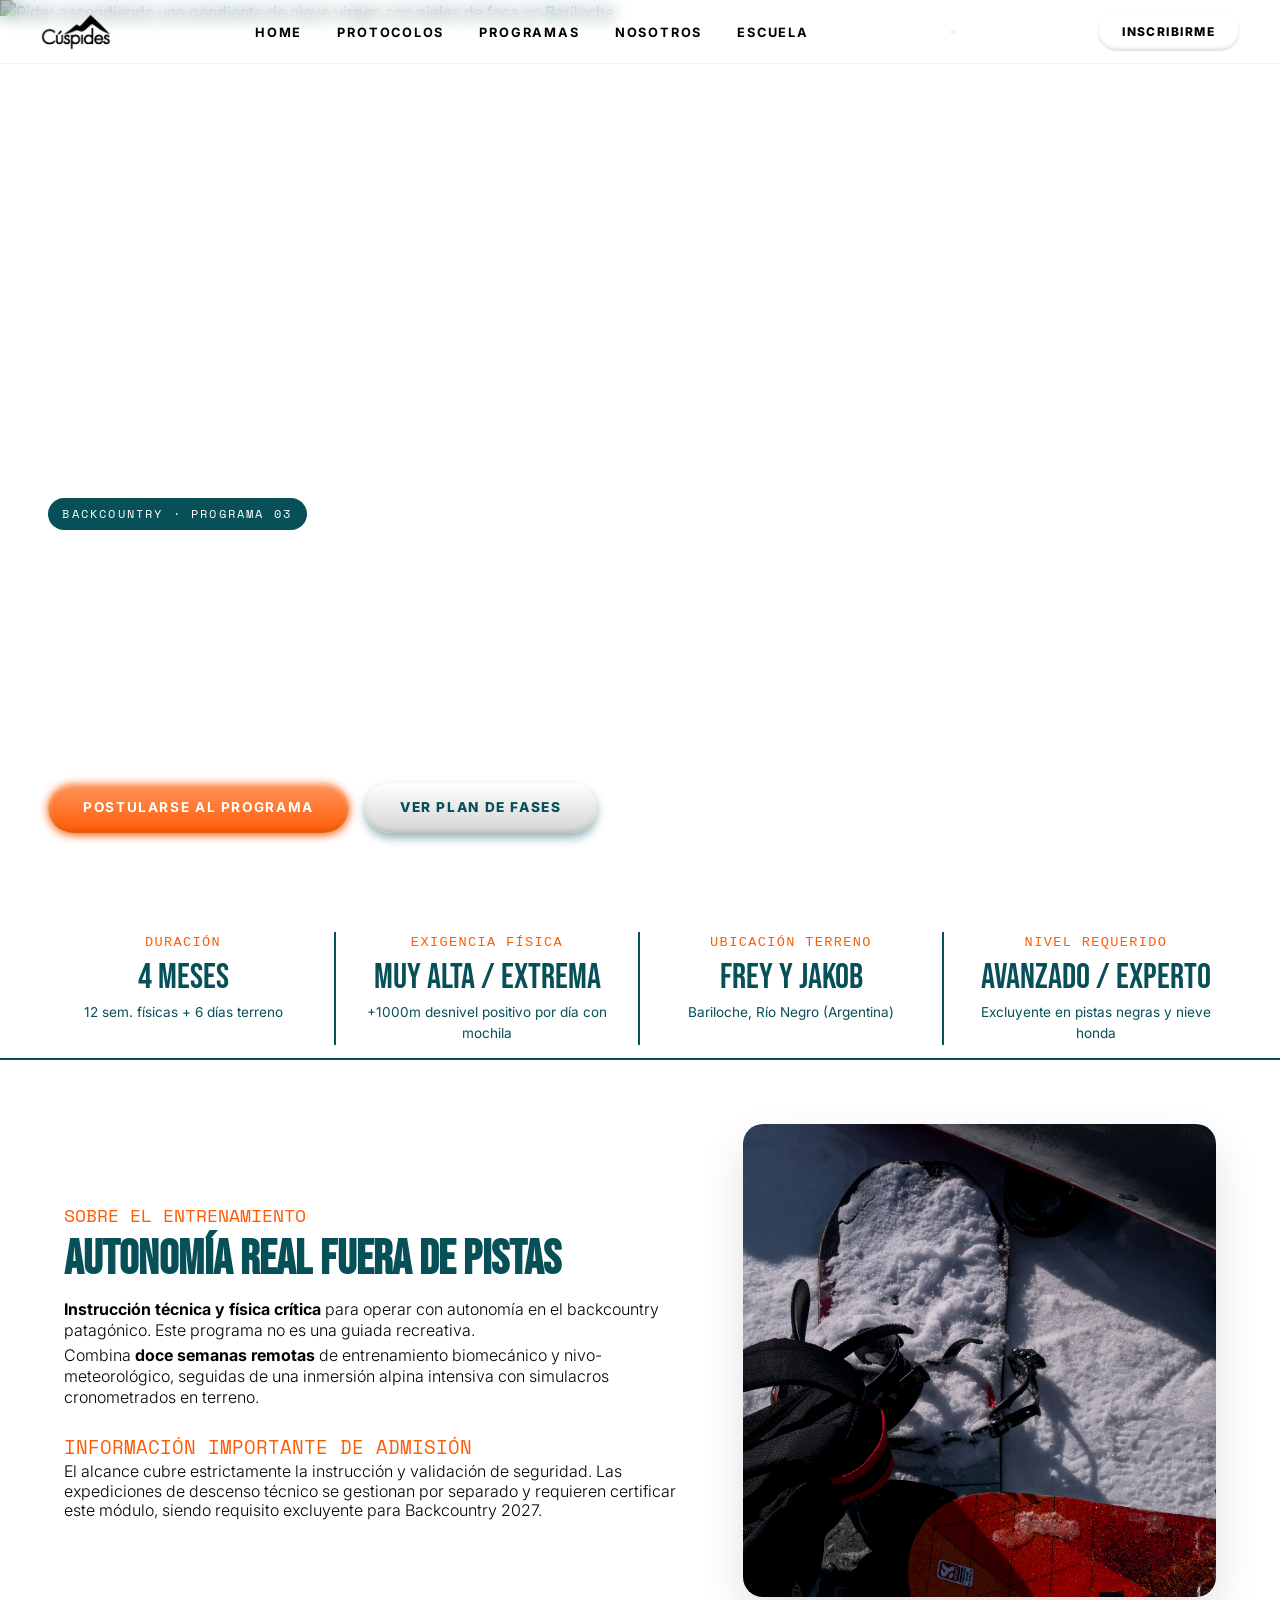
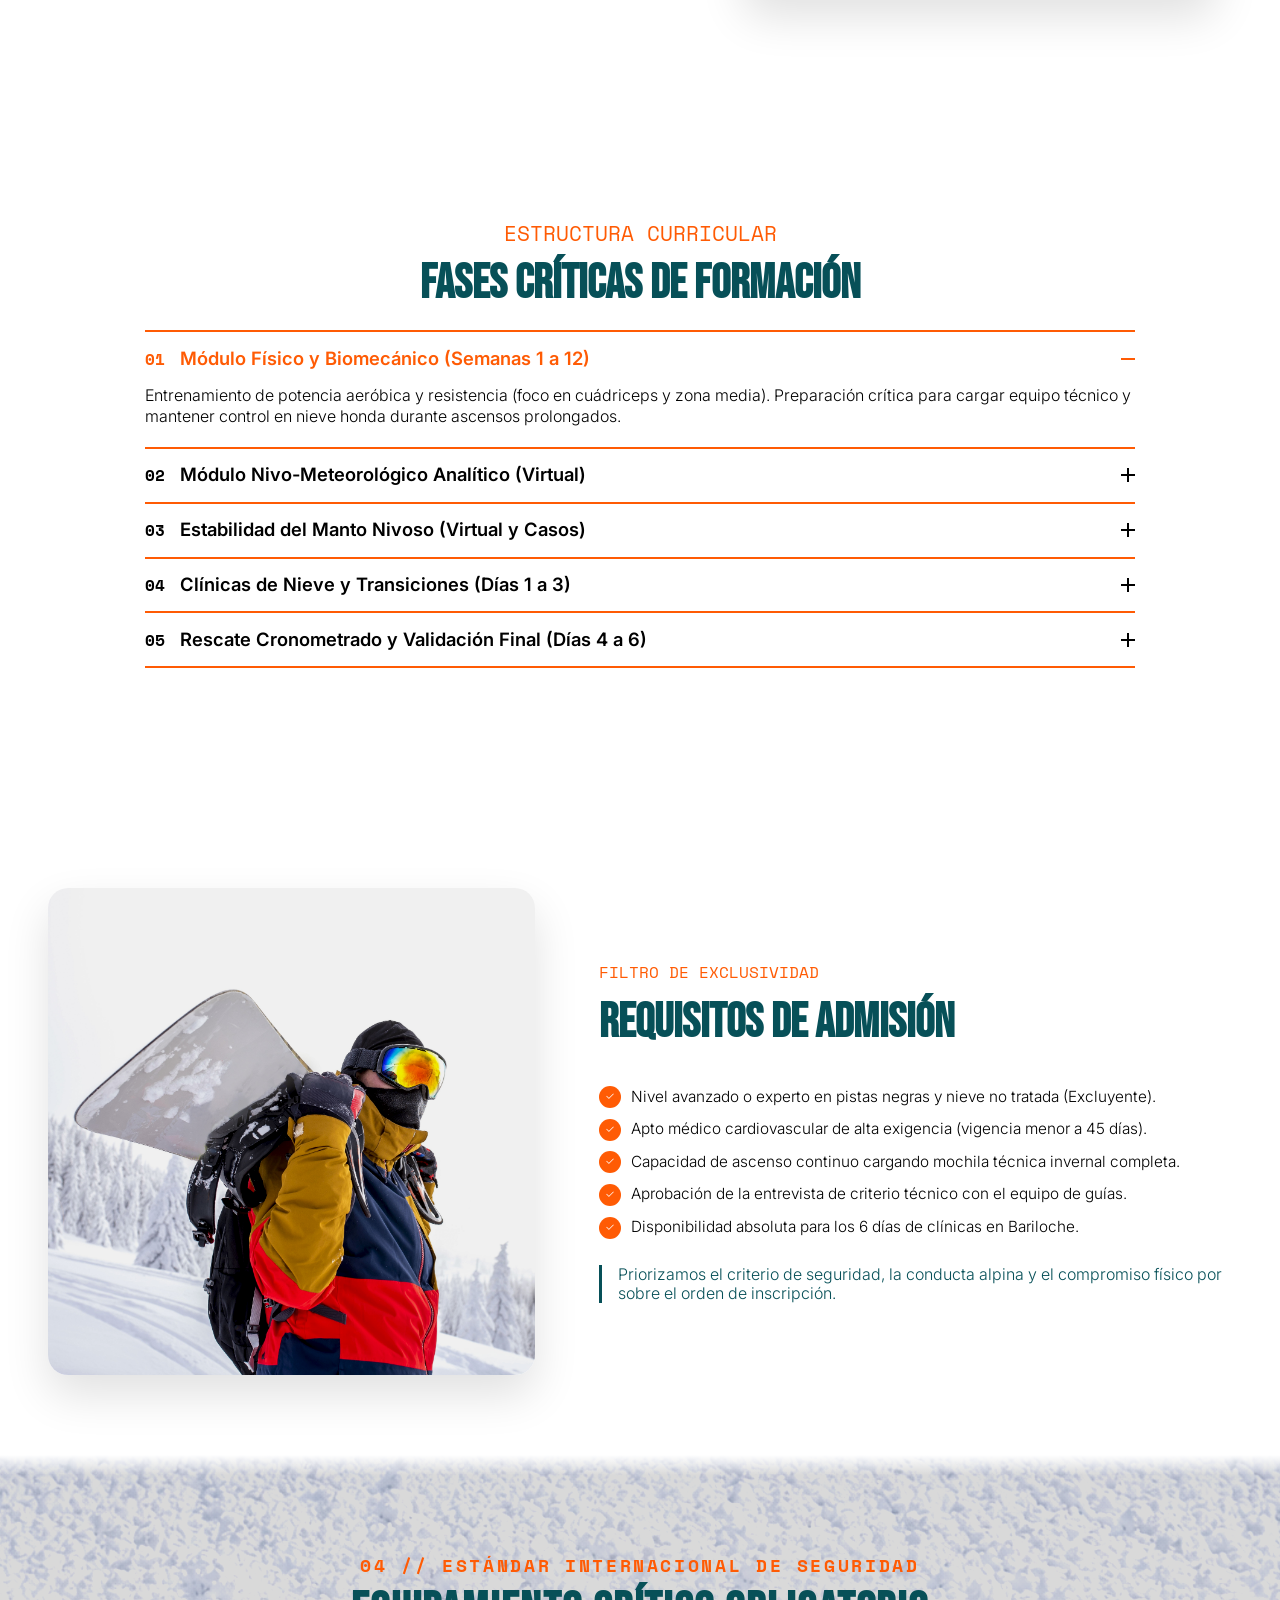
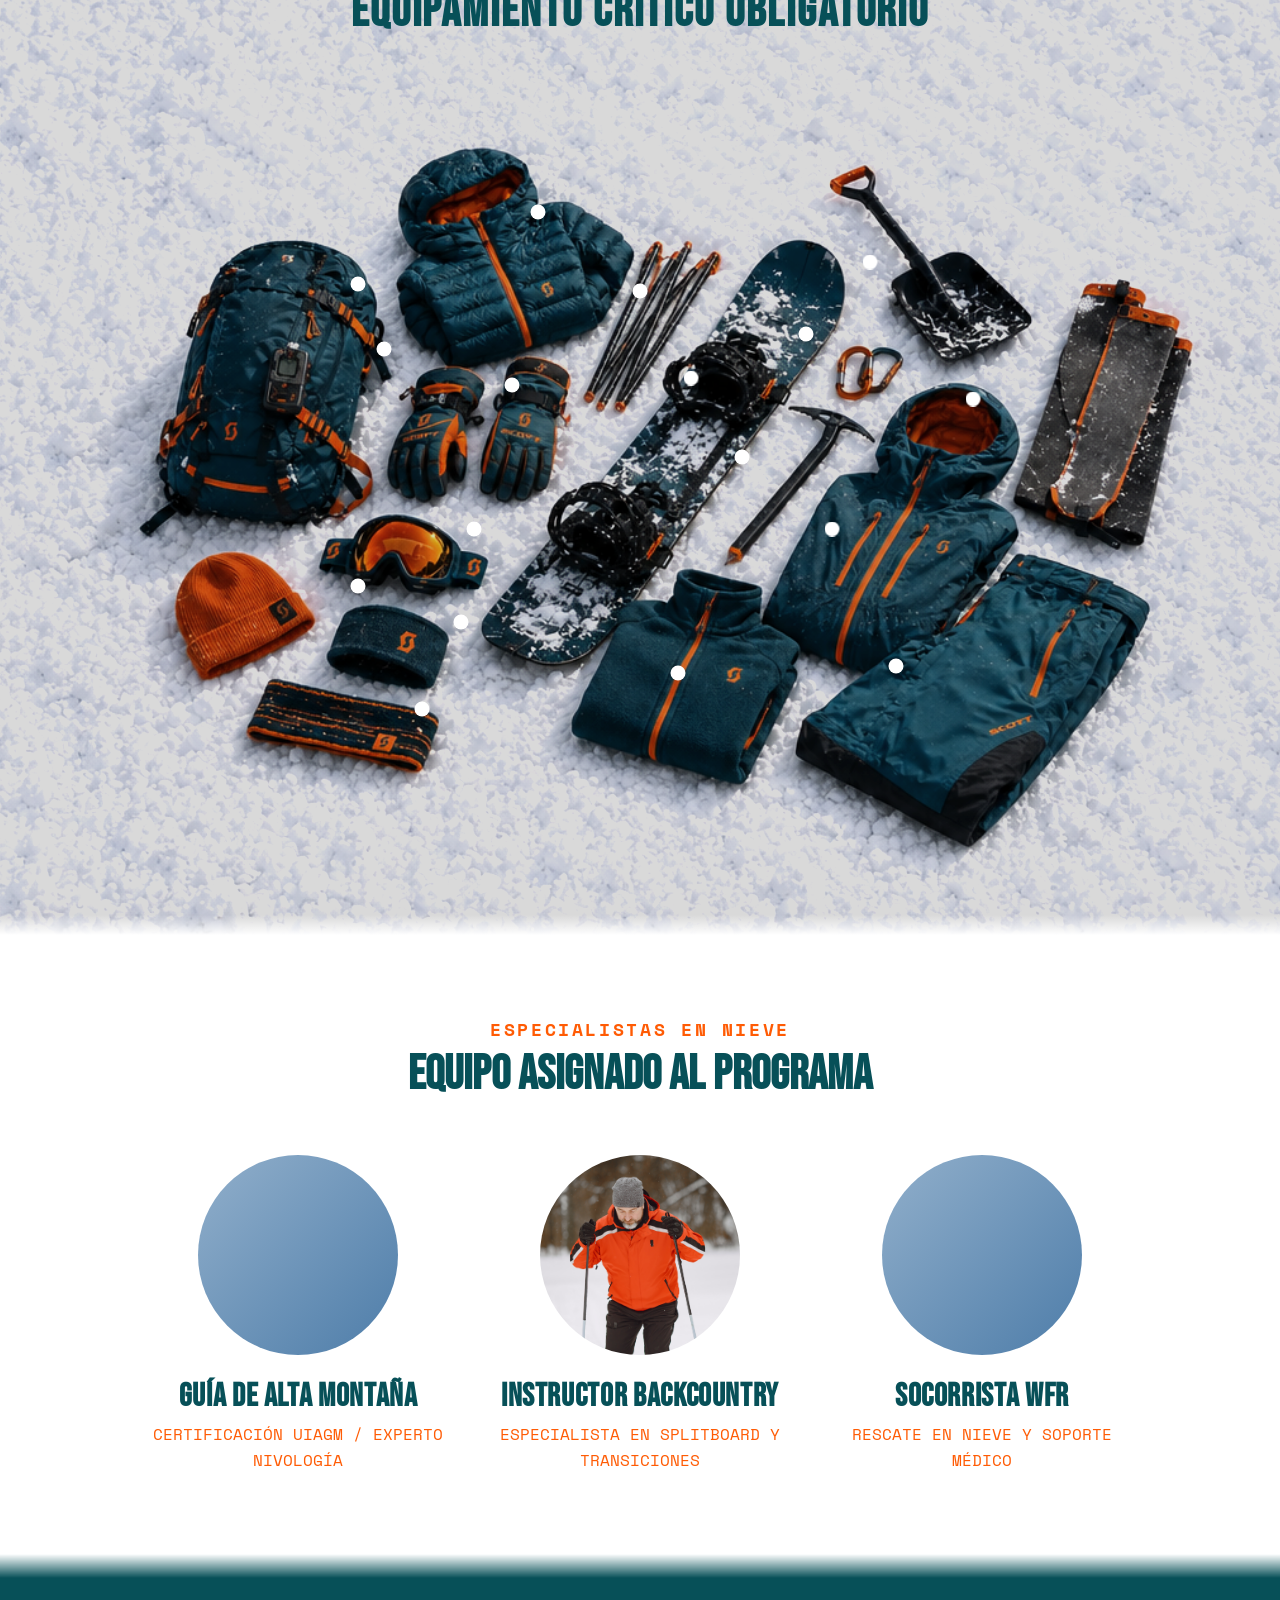
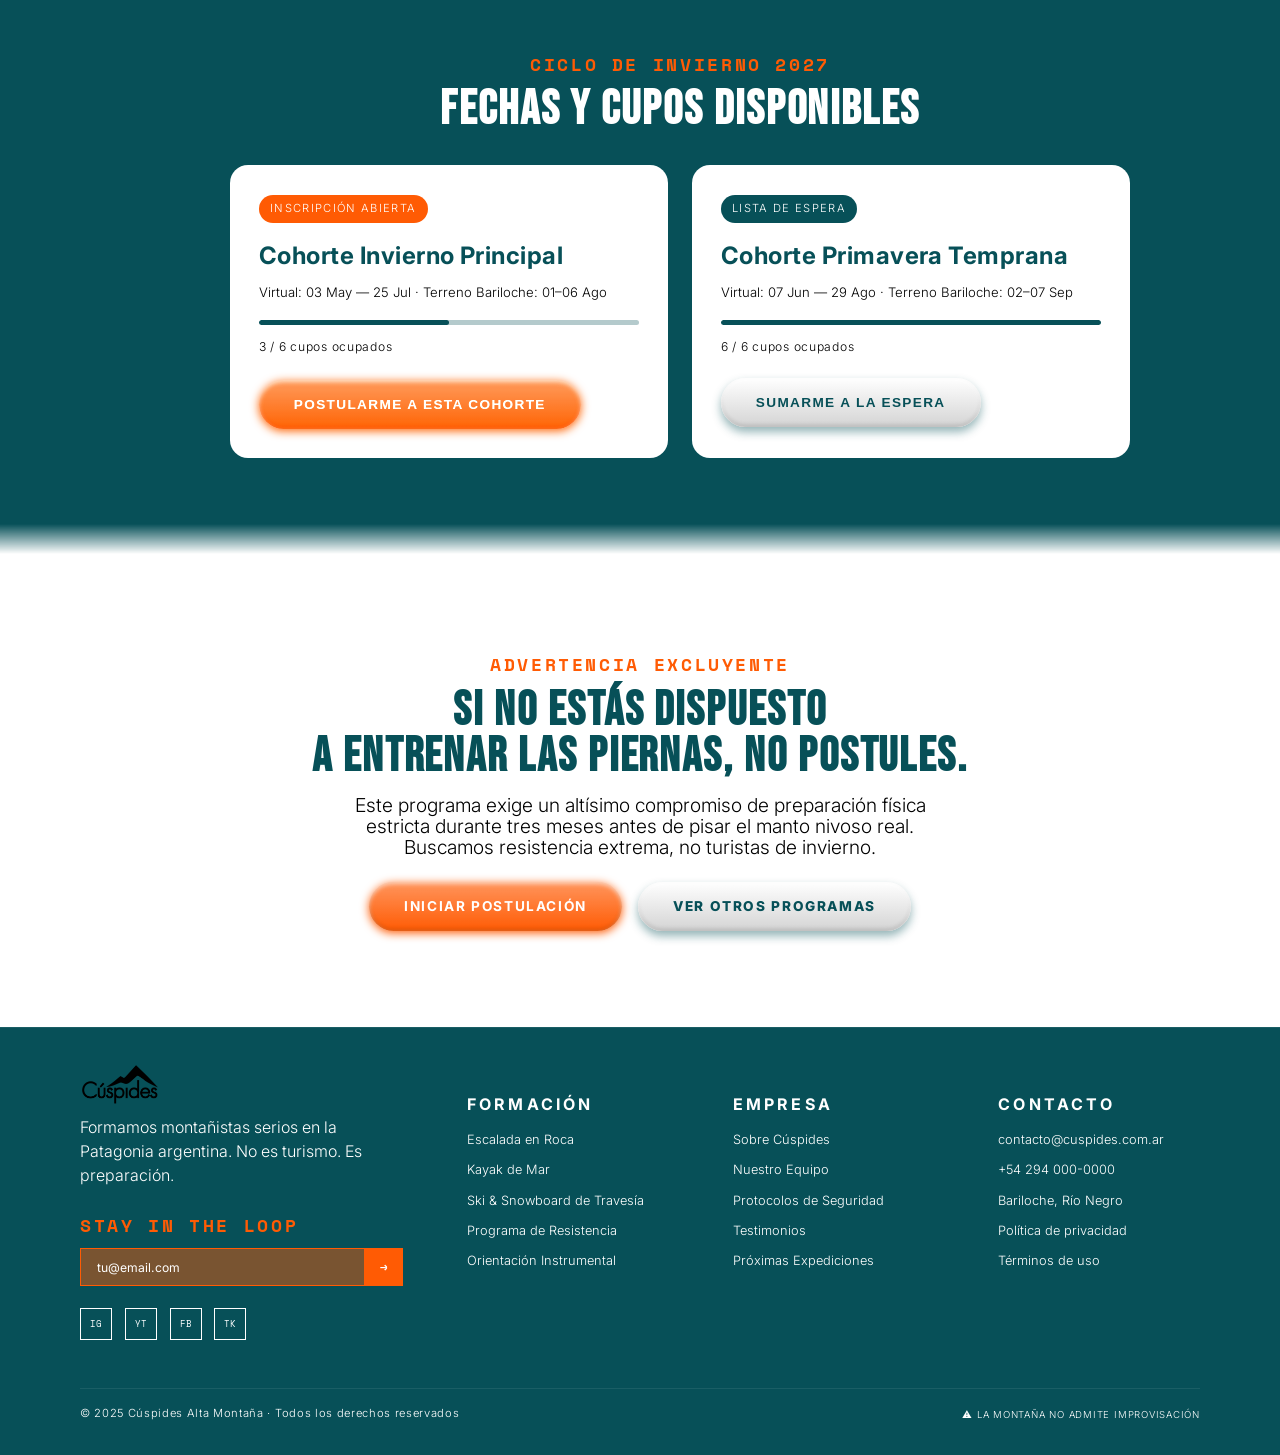
==== commit 1cd8bab4: "camb" ====
--- a/detalle.html
+++ b/detalle.html
@@ -13,13 +13,6 @@
 
 <header class="header">
   <a href="index.html" class="nav-logo"><img src="fotos/marca2.png" alt="Cúspides" class="logo-img"/></a>
-  
-  <!-- 1. Botón Hamburguesa animable -->
-  <button class="hamburger-btn" id="hamburger" aria-label="Abrir menú">
-    <span class="line"></span>
-    <span class="line"></span>
-    <span class="line"></span>
-  </button>
   
   <!-- 2. Menú de enlaces -->
   <ul class="nav-links" id="nav-menu">
@@ -34,7 +27,11 @@
       <a href="#fechas" class="btn btn--primary nav-link">Inscribirme</a>
     </li>
   </ul>
-  
+  <button class="hamburger-btn" id="hamburger" aria-label="Abrir menú">
+  <span class="line"></span>
+  <span class="line"></span>
+  <span class="line"></span>
+</button>
   <!-- Botón clásico (visible solo en PC) -->
   <a href="#fechas" class="nav-cta nav-cta--pill desktop-cta">Inscribirme</a>
 </header>  
@@ -111,7 +108,7 @@
       <!-- COLUMNA DERECHA: IMAGEN (Agregada acá) -->
       <div class="curso-programa-right">
         <div class="curso-img-wrap">
-          <img src="fotos/2%20(3).jpg" alt="Instrucción técnica en backcountry" class="curso-img">
+          <img src="fotos/ski.jpg" alt="Instrucción técnica en backcountry" class="curso-img">
         </div>
       </div>
 
@@ -284,7 +281,7 @@
         </div>
       </div>
 
-      <div class="hotspot" style="left: 50%; top: 29%;" data-col="left">
+      <div class="hotspot" style="left: 50%; top: 29%;" data-col="right">
         <div class="dot-pulse"></div>
         <div class="gear-tooltip">
           <div class="tooltip-title">Sonda de Aluminio</div>
@@ -341,7 +338,7 @@
         </div>
       </div>
 
-      <div class="hotspot" style="left: 53%; top: 82%;" data-col="right">
+      <div class="hotspot" style="left: 53%; top: 82%;" data-col="left">
         <div class="dot-pulse"></div>
         <div class="gear-tooltip">
           <div class="tooltip-title">Capa Intermedia (Fleece)</div>
--- a/detalle.css
+++ b/detalle.css
@@ -190,7 +190,7 @@
 }
 
 /* El botón hamburguesa NO debe verse en desktop */
-.hamburger-btn {
+.hamburger {
   display: none !important; 
 }
 .nav-toggle {
@@ -1111,85 +1111,12 @@
   display: none;
 }
 
-/* Estilo para las 3 rayitas */
-.hamburger-btn .line {
-  display: block;
-  width: 25px;
-  height: 3px;
-  background-color: #FF5B04;
-  margin: 5px auto;
-  transition: all 0.3s ease-in-out;
-}
-
-/* Animación cuando el menú se abre (transforma a una X) */
-.hamburger-btn.active .line:nth-child(1) {
-  transform: translateY(8px) rotate(45deg);
-}
-.hamburger-btn.active .line:nth-child(2) {
-  opacity: 0;
-}
-.hamburger-btn.active .line:nth-child(3) {
-  transform: translateY(-8px) rotate(-45deg);
-}
 /* ── RESPONSIVE COMPLETO (Ajustado a 768px) ── */
 @media (max-width: 768px) {
   /* Oculta el botón de la barra superior y muestra el del menú interno */
   .desktop-cta { display: none !important; }
   .mobile-cta-item { display: block !important; }
-/* Restauramos el efecto vidrio en el menú mobile */
-  /* Forzamos el efecto de vidrio en el botón dentro del menú mobile */
-  .nav-links .btn.btn--primary.nav-link {
-    
-  color: #075058;
-  font-weight: 800;
-   background: linear-gradient(to bottom , #ffffff 0%, #b1b1b1 180%);
-  /* Gradiente blanco translúcido */
-  backdrop-filter: blur(12px);
-  -webkit-backdrop-filter: blur(12px);
- font-size: 1rem !important; 
-  /* Mismo truco de luz para el botón claro */
-  box-shadow: 
-    inset 0 2px 4px rgba(255, 255, 255, 0.8),
-    inset 0 -2px 4px rgba(0, 0, 0, 0.15),
-    0 5px 10px rgba(7, 80, 88, 0.43);
-  }
-
-  /* Cambiar el tamaño de los enlaces en el menú mobile */
-.nav-links a {
-    font-size: 1.2rem !important; /* Ajustá este valor según lo que necesites */
-    font-weight: 600;
-  color: #075058/* Opcional: para hacerlo más fino o más negrita */
-}
-
-  
-  /* Hacemos aparecer el botón hamburguesa */
-  .hamburger-btn {
-    display: flex !important;
-  }
-
-  /* Sobrescribimos el estilo del menú para mobile */
-  .nav-links {
-    position: fixed;
-    top: 0;
-    left: 0;
-    width: 100%;
-    height: 100vh;
-    background: var(--color-bg);
-    flex-direction: column; /* Cambiamos a columna */
-    justify-content: center;
-    align-items: center;
-    gap: 1.5rem;
-    transform: translateY(-100%); /* Oculto por defecto */
-    transition: transform 0.3s ease-in-out;
-    z-index: 1000;
-  }
-
-  /* La clase que agrega el JS cuando clickeas */
-  .nav-links.activo {
-    transform: translateY(0) !important;
-  }
-
-  /* 2. Hero Section: Forzado manual hacia abajo */
+  
   /* 2. Hero Section: Contenedor como Flexbox real */
 .curso-hero {
   height: 100vh;
@@ -1375,8 +1302,8 @@
   .hotspot::after { display: none !important; }
 
   /* Ajuste tamaño hotspot */
-  .hotspot { width: 25px; height: 25px; }
-  .dot-pulse { width: 20px; height: 20px; }
+  .hotspot { width: 15px; height: 15px; }
+  .dot-pulse { width: 15px; height: 15px; }
 /* FORZAMOS EL CENTRADO TOTAL */
   /* 1. Anulamos las reglas del padre que puedan cortar el tooltip */
   .gear-stage { overflow: visible !important; }
@@ -1419,7 +1346,7 @@
 
   .hotspot[data-col="right"] .gear-tooltip {
     right: auto !important;
-    left: -150% !important;
+    left: -180% !important;
     transform: translate(-50%, -50%) !important;
     opacity: 1 !important;
   }
@@ -1431,25 +1358,25 @@
 
 /* Cambiar fondo a versión vertical para mobile */
   .equipamiento::before {
-    background-image: url("fotos/p.png") !important; /* ⬅️ Cambiá este nombre por el archivo de tu foto vertical */
+    background-image: url("fotos/mobile.png") !important; /* ⬅️ Cambiá este nombre por el archivo de tu foto vertical */
     background-size: cover;
     background-position: center center;
   }
   /* Coordenadas móviles: Solo edita el top y left aquí abajo */
   /* 1. Mochila */
-  .hotspot:nth-child(2) { left: 21% !important; top: 8% !important; }
+  .hotspot:nth-child(2) { left: 25% !important; top: 12% !important; }
   /* 2. ARVA */
-  .hotspot:nth-child(3) { left: 30% !important; top: 12% !important; }
+  .hotspot:nth-child(3) { left: 30% !important; top: 16% !important; }
   /* 3. Gorro */
-  .hotspot:nth-child(4) { left: 18% !important; top: 51% !important; }
+  .hotspot:nth-child(4) { left: 25% !important; top: 53% !important; }
   /* 4. Gafas */
-  .hotspot:nth-child(5) { left: 25% !important; top: 40% !important; }
+  .hotspot:nth-child(5) { left: 25% !important; top: 45% !important; }
   /* 5. Vincha */
-  .hotspot:nth-child(6) { left: 20% !important; top: 60% !important; }
+  .hotspot:nth-child(6) { left: 25% !important; top: 62% !important; }
   /* 6. Ski straps */
-  .hotspot:nth-child(7) { left: 20% !important; top: 68% !important; }
+  .hotspot:nth-child(7) { left: 25% !important; top: 68% !important; }
   /* 7. Guantes */
-  .hotspot:nth-child(8) { left: 22% !important; top: 28% !important; }
+  .hotspot:nth-child(8) { left: 26% !important; top: 33% !important; }
   /* 8. Plumón */
   .hotspot:nth-child(9) { left: 57% !important; top: 11% !important; }
   /* 9. Sonda */
@@ -1457,19 +1384,19 @@
   /* 10. Splitboard */
   .hotspot:nth-child(11) { left: 45% !important; top: 45% !important; }
   /* 11. Piolet */
-  .hotspot:nth-child(12) { left: 59% !important; top: 50% !important; }
+  .hotspot:nth-child(12) { left: 60% !important; top: 50% !important; }
   /* 12. Mosquetones */
-  .hotspot:nth-child(13) { left: 62% !important; top: 37% !important; }
+  .hotspot:nth-child(13) { left: 62% !important; top: 40% !important; }
   /* 13. Pala */
-  .hotspot:nth-child(14) { left: 79% !important; top: 25% !important; }
+  .hotspot:nth-child(14) { left: 79% !important; top: 20% !important; }
   /* 14. Pieles */
-  .hotspot:nth-child(15) { left: 82% !important; top: 45% !important; }
+  .hotspot:nth-child(15) { left: 77% !important; top: 40% !important; }
   /* 15. Indumentaria */
-  .hotspot:nth-child(16) { left: 40% !important; top: 81% !important; }
+  .hotspot:nth-child(16) { left: 67% !important; top: 65% !important; }
   /* 16. Capa intermedia */
-  .hotspot:nth-child(17) { left: 70% !important; top: 65% !important; }
+  .hotspot:nth-child(17) { left: 40% !important; top: 80% !important; }
   /* 17. Pantalón */
-  .hotspot:nth-child(18) { left: 70% !important; top: 90% !important; }
+  .hotspot:nth-child(18) { left: 67% !important; top: 85% !important; }
   
   .staff-title {
     margin-top: 0.5rem;
@@ -1551,4 +1478,93 @@
   .footer-tagline { margin: 0 auto 1.5rem; }
   .footer-socials { justify-content: center; }
   .footer-bottom { flex-direction: column; gap: 1.5rem; text-align: center; }
+  /* Forzamos al menú a ser visible cuando tiene la clase activo */
+  /* --- DEBUG: Forzado total --- */
+  /* --- 1. BOTÓN HAMBURGUESA --- */
+.hamburger-btn {
+  display: flex;
+  flex-direction: column;
+  justify-content: space-between;
+  width: 30px;
+  height: 20px;
+  background: transparent;
+  border: none;
+  cursor: pointer;
+  z-index: 1001;
+  -webkit-tap-highlight-color: transparent;
+  margin-left: auto;
+  margin-right: 15px;
+}
+
+.hamburger-btn .line {
+  width: 100%;
+  height: 3px;
+  background-color: #075058;
+  border-radius: 5px;
+  transition: all 0.3s ease;
+}
+
+/* Animación X del botón */
+.hamburger-btn.activo .line:nth-child(1) {
+  transform: translateY(8.5px) rotate(45deg);
+}
+.hamburger-btn.activo .line:nth-child(2) {
+  opacity: 0;
+}
+.hamburger-btn.activo .line:nth-child(3) {
+  transform: translateY(-8.5px) rotate(-45deg);
+}
+
+/* --- 2. MENÚ DESPLEGABLE (NAV-LINKS) --- */
+.nav-links {
+  position: fixed;
+  top: 0;
+  left: 0;
+  width: 100%;
+  height: 100vh;
+  background-color: #ffffff;
+  flex-direction: column;
+  justify-content: center;
+  align-items: center;
+  gap: 1rem;
+  transform: translateY(-100%); /* Oculto por defecto arriba */
+  transition: transform 0.3s ease-in-out;
+  z-index: 1000;
+  display: none; /* Aseguramos que empiece oculto */
+}
+
+/* Menú activo (visible) */
+.nav-links.activo {
+  transform: translateY(0) !important;
+  display: flex !important;
+  opacity: 1 !important;
+  visibility: visible !important;
+}
+
+/* Estilos de los enlaces dentro del menú activo */
+.nav-links.activo li {
+  display: block !important;
+  margin: 20px 0 !important;
+}
+
+.nav-links.activo a {
+  color: #075058 !important;
+  font-size: 1.2rem !important;
+  font-weight: 600;
+  display: block !important;
+}
+
+/* --- 3. ESTILO BOTÓN PRIMARIO (ENLACE) --- */
+.nav-links .btn.btn--primary.nav-link {
+  color: #075058;
+  font-weight: 800;
+  background: linear-gradient(to bottom, #ffffff 0%, #b1b1b1 180%);
+  backdrop-filter: blur(12px);
+  -webkit-backdrop-filter: blur(12px);
+  font-size: 1rem !important;
+  box-shadow: 
+    inset 0 2px 4px rgba(255, 255, 255, 0.8),
+    inset 0 -2px 4px rgba(0, 0, 0, 0.15),
+    0 5px 10px rgba(7, 80, 88, 0.43);
+}
 }
